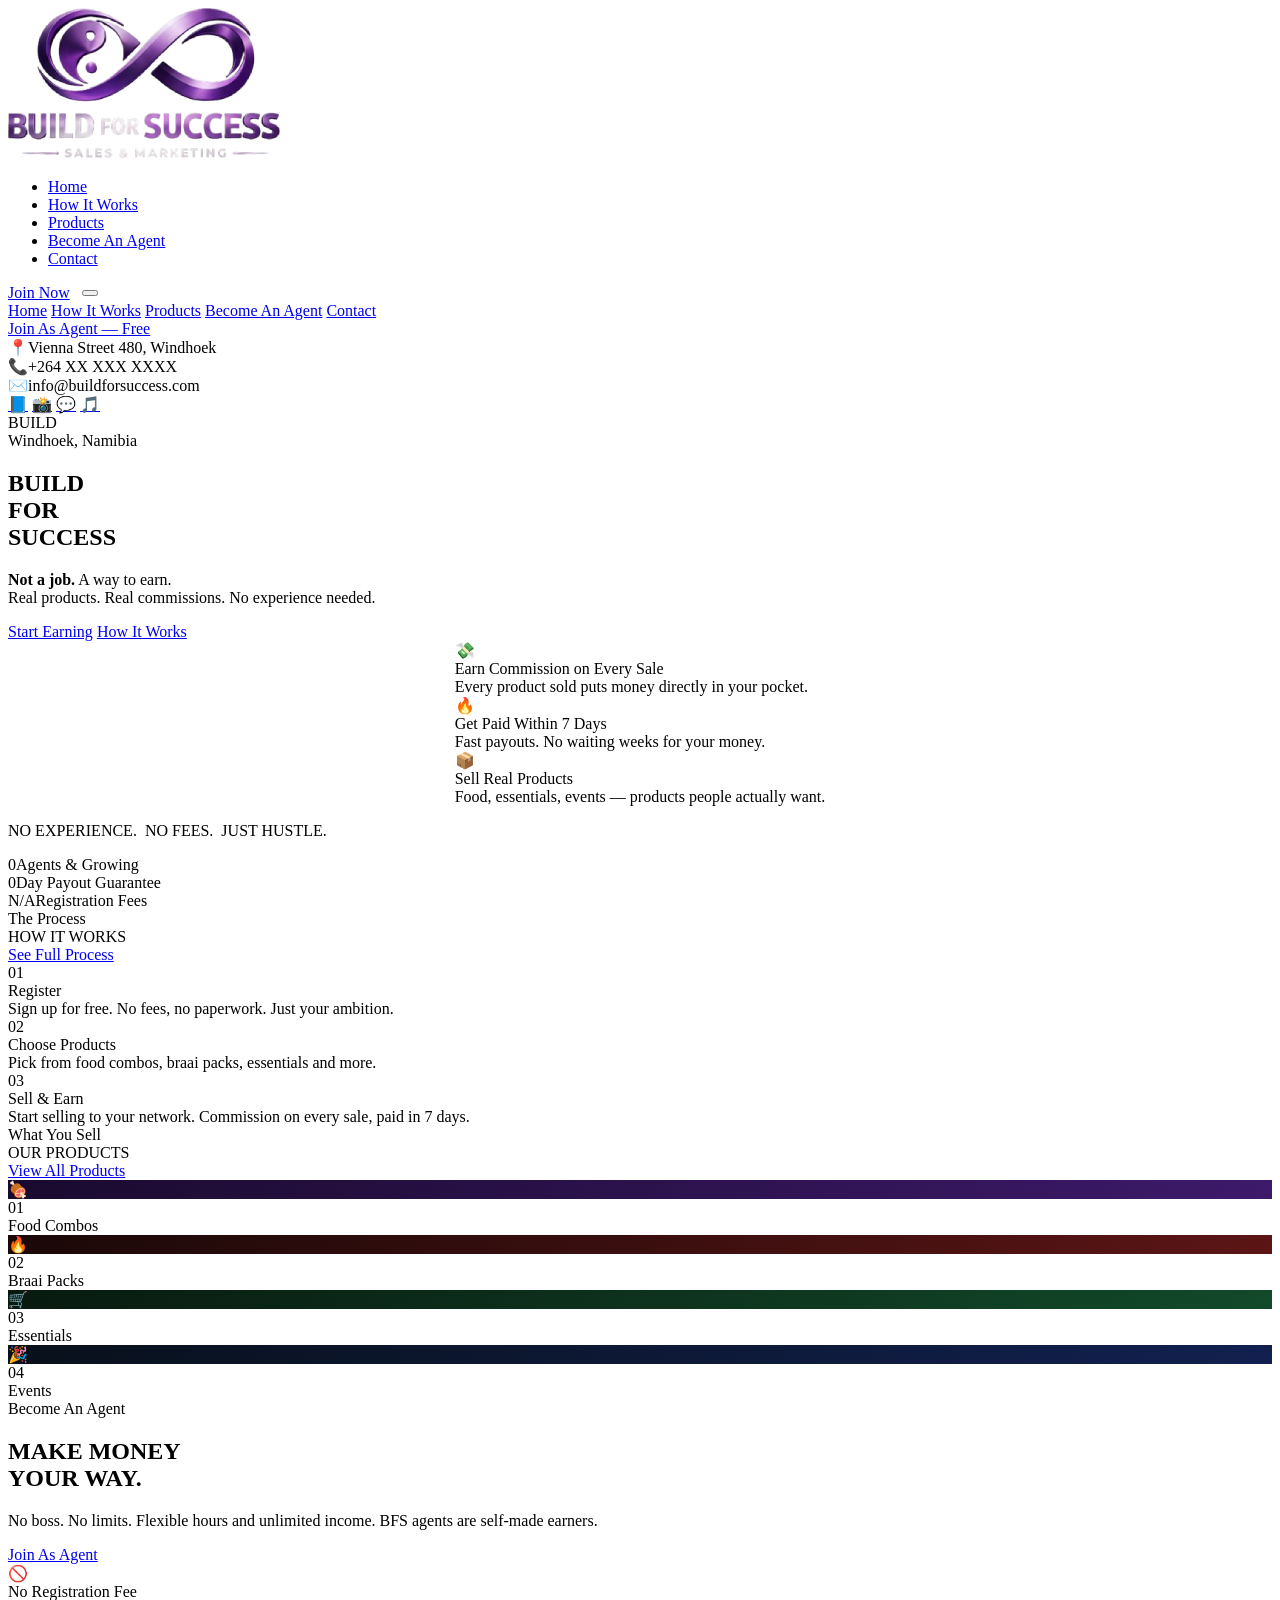
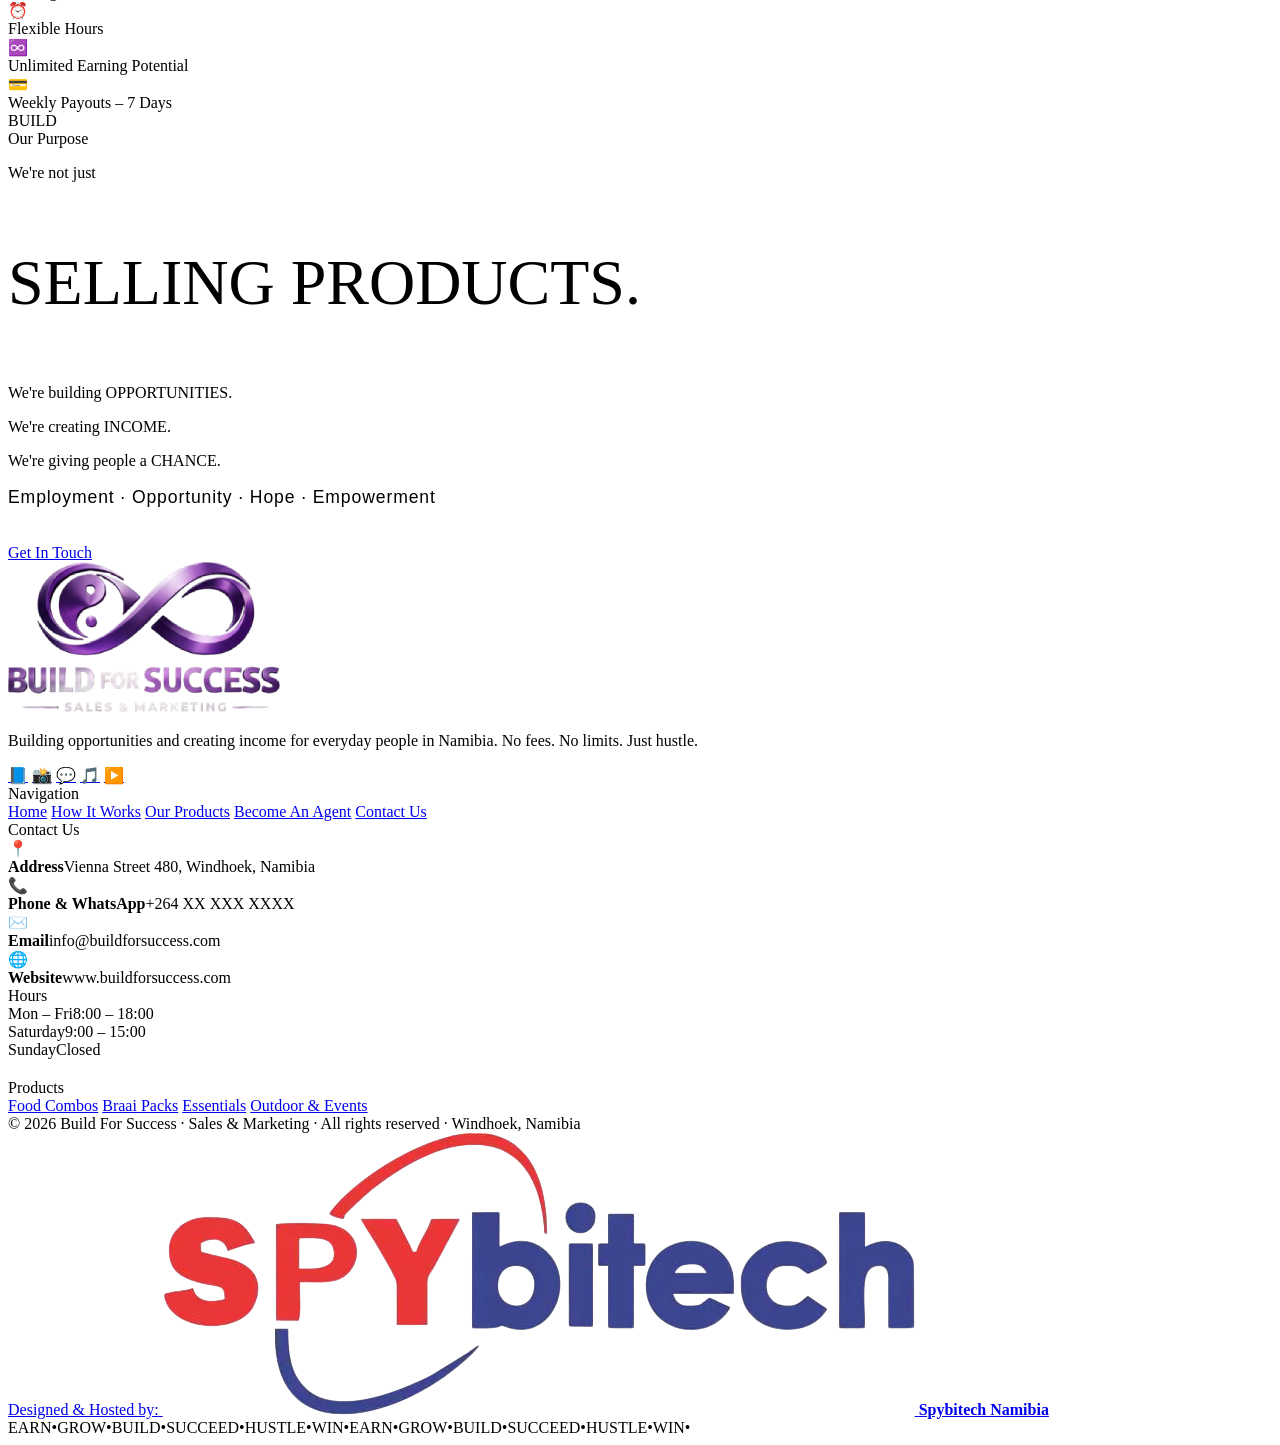
==== index.html @ 1c4d4e20 "added home page with main structure" ====
<!doctype html>
<html lang="en">
  <head>
    <meta charset="UTF-8" />
    <meta name="viewport" content="width=device-width,initial-scale=1.0" />
    <title>Build For Success – Sales & Marketing</title>
    <link rel="stylesheet" href="style.css" />
  </head>
  <body>
    <div class="cursor" id="cursor"></div>
    <div class="cursor-ring" id="cursorRing"></div>

    <nav>
      <a class="nav-logo" href="index.html"
        ><img src="image.png" alt="Build For Success"
      /></a>
      <ul class="nav-links">
        <li><a href="index.html" class="active">Home</a></li>
        <li><a href="how-it-works.html">How It Works</a></li>
        <li><a href="products.html">Products</a></li>
        <li><a href="become-agent.html">Become An Agent</a></li>
        <li><a href="contact.html">Contact</a></li>
      </ul>
      <div style="display: flex; align-items: center; gap: 12px">
        <a href="become-agent.html" class="nav-cta">Join Now</a>
        <button class="hamburger" id="hamburger" aria-label="Menu">
          <span></span><span></span><span></span>
        </button>
      </div>
    </nav>

    <div class="mobile-menu" id="mobileMenu">
      <div class="mobile-menu-links">
        <a href="index.html" class="active">Home</a>
        <a href="how-it-works.html">How It Works</a>
        <a href="products.html">Products</a>
        <a href="become-agent.html">Become An Agent</a>
        <a href="contact.html">Contact</a>
      </div>
      <a href="become-agent.html" class="mobile-menu-cta"
        >Join As Agent — Free</a
      >
      <div class="mobile-menu-contact">
        <div class="mobile-menu-contact-item">
          <span>📍</span><span>Vienna Street 480, Windhoek</span>
        </div>
        <div class="mobile-menu-contact-item">
          <span>📞</span><span>+264 XX XXX XXXX</span>
        </div>
        <div class="mobile-menu-contact-item">
          <span>✉️</span><span>info@buildforsuccess.com</span>
        </div>
      </div>
      <div class="mobile-menu-socials">
        <a href="#" title="Facebook">📘</a>
        <a href="#" title="Instagram">📸</a>
        <a href="#" title="WhatsApp">💬</a>
        <a href="#" title="TikTok">🎵</a>
      </div>
    </div>

    <!-- HERO -->
    <section id="hero">
      <div class="hero-bg"></div>
      <div class="hero-grid"></div>
      <span class="hero-bg-word">BUILD</span>
      <div class="reveal" style="position: relative; z-index: 2">
        <div class="hero-eyebrow">Windhoek, Namibia</div>
        <h1 class="hero-h1">
          BUILD<br />FOR<br /><span class="neon">SUCCESS</span>
        </h1>
        <p class="hero-sub">
          <strong>Not a job.</strong> A way to earn.<br />Real products. Real
          commissions. No experience needed.
        </p>
        <div class="btn-group">
          <a href="become-agent.html" class="btn-primary">Start Earning</a>
          <a href="how-it-works.html" class="btn-ghost">How It Works</a>
        </div>
      </div>
      <div
        class="reveal"
        style="
          display: flex;
          justify-content: center;
          align-items: center;
          position: relative;
          z-index: 2;
          transition-delay: 0.15s;
        "
      >
        <div class="cards-stack">
          <div class="float-card">
            <div class="fc-icon">💸</div>
            <div class="fc-title">Earn Commission on Every Sale</div>
            <div class="fc-sub">
              Every product sold puts money directly in your pocket.
            </div>
          </div>
          <div class="float-card">
            <div class="fc-icon">🔥</div>
            <div class="fc-title">Get Paid Within 7 Days</div>
            <div class="fc-sub">
              Fast payouts. No waiting weeks for your money.
            </div>
          </div>
          <div class="float-card">
            <div class="fc-icon">📦</div>
            <div class="fc-title">Sell Real Products</div>
            <div class="fc-sub">
              Food, essentials, events — products people actually want.
            </div>
          </div>
        </div>
      </div>
    </section>

    <!-- STRIP -->
    <div class="strip">
      <p>NO EXPERIENCE. &nbsp;<span>NO FEES.</span>&nbsp; JUST HUSTLE.</p>
    </div>

    <!-- COUNTERS -->
    <div class="counters-bar">
      <div class="counter-item reveal">
        <span class="counter-num" data-target="100">0</span
        ><span class="counter-label">Agents & Growing</span>
      </div>
      <div class="counter-item reveal" style="transition-delay: 0.1s">
        <span class="counter-num" data-target="7">0</span
        ><span class="counter-label">Day Payout Guarantee</span>
      </div>
      <div class="counter-item reveal" style="transition-delay: 0.2s">
        <span class="counter-num">N/A</span
        ><span class="counter-label">Registration Fees</span>
      </div>
    </div>

    <!-- HOW IT WORKS PREVIEW -->
    <section class="preview-section">
      <div class="preview-header">
        <div>
          <div class="section-label reveal">The Process</div>
          <div class="section-title reveal">
            HOW IT <span class="neon">WORKS</span>
          </div>
        </div>
        <a href="how-it-works.html" class="preview-link reveal"
          >See Full Process</a
        >
      </div>
      <div class="steps-preview">
        <div class="step-prev reveal">
          <div class="step-prev-num">01</div>
          <div class="step-prev-title">Register</div>
          <div class="step-prev-desc">
            Sign up for free. No fees, no paperwork. Just your ambition.
          </div>
        </div>
        <div class="step-prev reveal" style="transition-delay: 0.1s">
          <div class="step-prev-num">02</div>
          <div class="step-prev-title">Choose Products</div>
          <div class="step-prev-desc">
            Pick from food combos, braai packs, essentials and more.
          </div>
        </div>
        <div class="step-prev reveal" style="transition-delay: 0.2s">
          <div class="step-prev-num">03</div>
          <div class="step-prev-title">Sell & Earn</div>
          <div class="step-prev-desc">
            Start selling to your network. Commission on every sale, paid in 7
            days.
          </div>
        </div>
      </div>
    </section>

    <!-- PRODUCTS PREVIEW -->
    <section class="preview-section">
      <div class="preview-header">
        <div>
          <div class="section-label reveal">What You Sell</div>
          <div class="section-title reveal">
            OUR <span class="neon">PRODUCTS</span>
          </div>
        </div>
        <a href="products.html" class="preview-link reveal"
          >View All Products</a
        >
      </div>
      <div class="prod-scroll-wrap">
        <div class="prod-scroll">
          <div class="prod-card-prev reveal">
            <div
              class="prod-card-bg"
              style="background: linear-gradient(135deg, #1a0a2e, #3d1a6b)"
            >
              🍖
            </div>
            <div class="prod-overlay">
              <div class="prod-cat">01</div>
              <div class="prod-name">Food Combos</div>
            </div>
          </div>
          <div class="prod-card-prev reveal" style="transition-delay: 0.1s">
            <div
              class="prod-card-bg"
              style="background: linear-gradient(135deg, #1a0808, #5c1515)"
            >
              🔥
            </div>
            <div class="prod-overlay">
              <div class="prod-cat">02</div>
              <div class="prod-name">Braai Packs</div>
            </div>
          </div>
          <div class="prod-card-prev reveal" style="transition-delay: 0.2s">
            <div
              class="prod-card-bg"
              style="background: linear-gradient(135deg, #081a10, #124a2a)"
            >
              🛒
            </div>
            <div class="prod-overlay">
              <div class="prod-cat">03</div>
              <div class="prod-name">Essentials</div>
            </div>
          </div>
          <div class="prod-card-prev reveal" style="transition-delay: 0.3s">
            <div
              class="prod-card-bg"
              style="background: linear-gradient(135deg, #08101a, #122050)"
            >
              🎉
            </div>
            <div class="prod-overlay">
              <div class="prod-cat">04</div>
              <div class="prod-name">Events</div>
            </div>
          </div>
        </div>
      </div>
    </section>

    <!-- AGENT PREVIEW -->
    <section class="preview-section">
      <div class="agent-preview">
        <div class="agent-prev-left">
          <div class="section-label reveal">Become An Agent</div>
          <h2 class="reveal">
            MAKE MONEY<br /><span class="neon">YOUR WAY.</span>
          </h2>
          <p class="reveal">
            No boss. No limits. Flexible hours and unlimited income. BFS agents
            are self-made earners.
          </p>
          <a href="become-agent.html" class="btn-primary reveal"
            >Join As Agent</a
          >
        </div>
        <div class="benefit-mini reveal" style="transition-delay: 0.15s">
          <div class="bm-item">
            <div class="bm-icon">🚫</div>
            <div class="bm-text">No Registration Fee</div>
          </div>
          <div class="bm-item">
            <div class="bm-icon">⏰</div>
            <div class="bm-text">Flexible Hours</div>
          </div>
          <div class="bm-item">
            <div class="bm-icon">♾️</div>
            <div class="bm-text">Unlimited Earning Potential</div>
          </div>
          <div class="bm-item">
            <div class="bm-icon">💳</div>
            <div class="bm-text">Weekly Payouts – 7 Days</div>
          </div>
        </div>
      </div>
    </section>

    <!-- WHY -->
    <div class="why-preview">
      <span class="why-bg-word">BUILD</span>
      <div class="why-inner">
        <div class="section-label">Our Purpose</div>
        <p class="why-line">We're not just</p>
        <p
          class="why-line"
          style="font-size: clamp(2.5rem, 5vw, 4rem); transition-delay: 0.12s"
        >
          <span class="hl">SELLING PRODUCTS.</span>
        </p>
        <div class="why-divider"></div>
        <p class="why-line" style="transition-delay: 0.24s">
          We're building <span class="hl">OPPORTUNITIES.</span>
        </p>
        <p class="why-line" style="transition-delay: 0.36s">
          We're creating <span class="hl">INCOME.</span>
        </p>
        <p class="why-line" style="transition-delay: 0.48s">
          We're giving people a <span class="hl">CHANCE.</span>
        </p>
        <div class="why-divider"></div>
        <p
          class="why-line"
          style="
            font-size: clamp(0.9rem, 1.5vw, 1.1rem);
            color: var(--grey);
            font-family: &quot;Inter&quot;, sans-serif;
            font-weight: 400;
            letter-spacing: 0.05em;
            transition-delay: 0.6s;
          "
        >
          Employment · Opportunity · Hope · Empowerment
        </p>
        <div style="margin-top: 36px">
          <a
            href="contact.html"
            class="btn-ghost why-line"
            style="transition-delay: 0.72s"
            >Get In Touch</a
          >
        </div>
      </div>
    </div>

    <footer>
      <div class="footer-top">
        <!-- BRAND COLUMN -->
        <div class="footer-brand">
          <div class="footer-logo">
            <img src="image.png" alt="Build For Success" />
          </div>
          <p class="footer-tagline">
            Building opportunities and creating income for everyday people in
            Namibia. No fees. No limits. Just hustle.
          </p>
          <div class="footer-socials">
            <a class="footer-social-btn" href="#" title="Facebook">📘</a>
            <a class="footer-social-btn" href="#" title="Instagram">📸</a>
            <a class="footer-social-btn" href="#" title="WhatsApp">💬</a>
            <a class="footer-social-btn" href="#" title="TikTok">🎵</a>
            <a class="footer-social-btn" href="#" title="YouTube">▶️</a>
          </div>
        </div>

        <!-- NAVIGATION COLUMN -->
        <div>
          <div class="footer-col-title">Navigation</div>
          <div class="footer-nav-links">
            <a href="index.html">Home</a>
            <a href="how-it-works.html">How It Works</a>
            <a href="products.html">Our Products</a>
            <a href="become-agent.html">Become An Agent</a>
            <a href="contact.html">Contact Us</a>
          </div>
        </div>

        <!-- CONTACT COLUMN -->
        <div>
          <div class="footer-col-title">Contact Us</div>
          <div class="footer-contact-item">
            <span class="footer-contact-icon">📍</span>
            <div class="footer-contact-text">
              <strong>Address</strong>Vienna Street 480, Windhoek, Namibia
            </div>
          </div>
          <div class="footer-contact-item">
            <span class="footer-contact-icon">📞</span>
            <div class="footer-contact-text">
              <strong>Phone & WhatsApp</strong>+264 XX XXX XXXX
            </div>
          </div>
          <div class="footer-contact-item">
            <span class="footer-contact-icon">✉️</span>
            <div class="footer-contact-text">
              <strong>Email</strong>info@buildforsuccess.com
            </div>
          </div>
          <div class="footer-contact-item">
            <span class="footer-contact-icon">🌐</span>
            <div class="footer-contact-text">
              <strong>Website</strong>www.buildforsuccess.com
            </div>
          </div>
        </div>

        <!-- HOURS COLUMN -->
        <!-- HOURS + PRODUCTS (hidden on mobile via .footer-col-hours) -->
        <div class="footer-col-section footer-col-hours">
          <div class="footer-col-title">Hours</div>
          <div class="footer-hours-row">
            <span class="footer-hours-day">Mon – Fri</span
            ><span class="footer-hours-time">8:00 – 18:00</span>
          </div>
          <div class="footer-hours-row">
            <span class="footer-hours-day">Saturday</span
            ><span class="footer-hours-time">9:00 – 15:00</span>
          </div>
          <div class="footer-hours-row">
            <span class="footer-hours-day footer-hours-closed">Sunday</span
            ><span class="footer-hours-time footer-hours-closed">Closed</span>
          </div>
          <div style="margin-top: 20px">
            <div class="footer-col-title">Products</div>
            <div class="footer-nav-links">
              <a href="products.html">Food Combos</a>
              <a href="products.html">Braai Packs</a>
              <a href="products.html">Essentials</a>
              <a href="products.html">Outdoor &amp; Events</a>
            </div>
          </div>
        </div>
      </div>

      <!-- BOTTOM BAR -->
      <div class="footer-bottom">
        <div class="footer-copy">
          © 2026 <span>Build For Success</span> · Sales &amp; Marketing · All
          rights reserved · Windhoek, Namibia
        </div>
        <a class="spybitech-badge" href="#" title="Spybitech Namibia">
          <span>Designed &amp; Hosted by:</span>
          <img
            src="spybitechlogo.webp"
            alt="Spybitech Namibia Logo"
            loading="lazy"
          />
          <strong>Spybitech Namibia</strong>
        </a>
      </div>
    </footer>

    <div class="ticker-wrap">
      <div class="ticker-track">
        <span class="ticker-item">EARN</span><span class="ticker-sep">•</span
        ><span class="ticker-item">GROW</span><span class="ticker-sep">•</span
        ><span class="ticker-item">BUILD</span><span class="ticker-sep">•</span
        ><span class="ticker-item">SUCCEED</span
        ><span class="ticker-sep">•</span><span class="ticker-item">HUSTLE</span
        ><span class="ticker-sep">•</span><span class="ticker-item">WIN</span
        ><span class="ticker-sep">•</span><span class="ticker-item">EARN</span
        ><span class="ticker-sep">•</span><span class="ticker-item">GROW</span
        ><span class="ticker-sep">•</span><span class="ticker-item">BUILD</span
        ><span class="ticker-sep">•</span
        ><span class="ticker-item">SUCCEED</span
        ><span class="ticker-sep">•</span><span class="ticker-item">HUSTLE</span
        ><span class="ticker-sep">•</span><span class="ticker-item">WIN</span
        ><span class="ticker-sep">•</span>
      </div>
    </div>

    <script src="main.js"></script>
  </body>
</html>
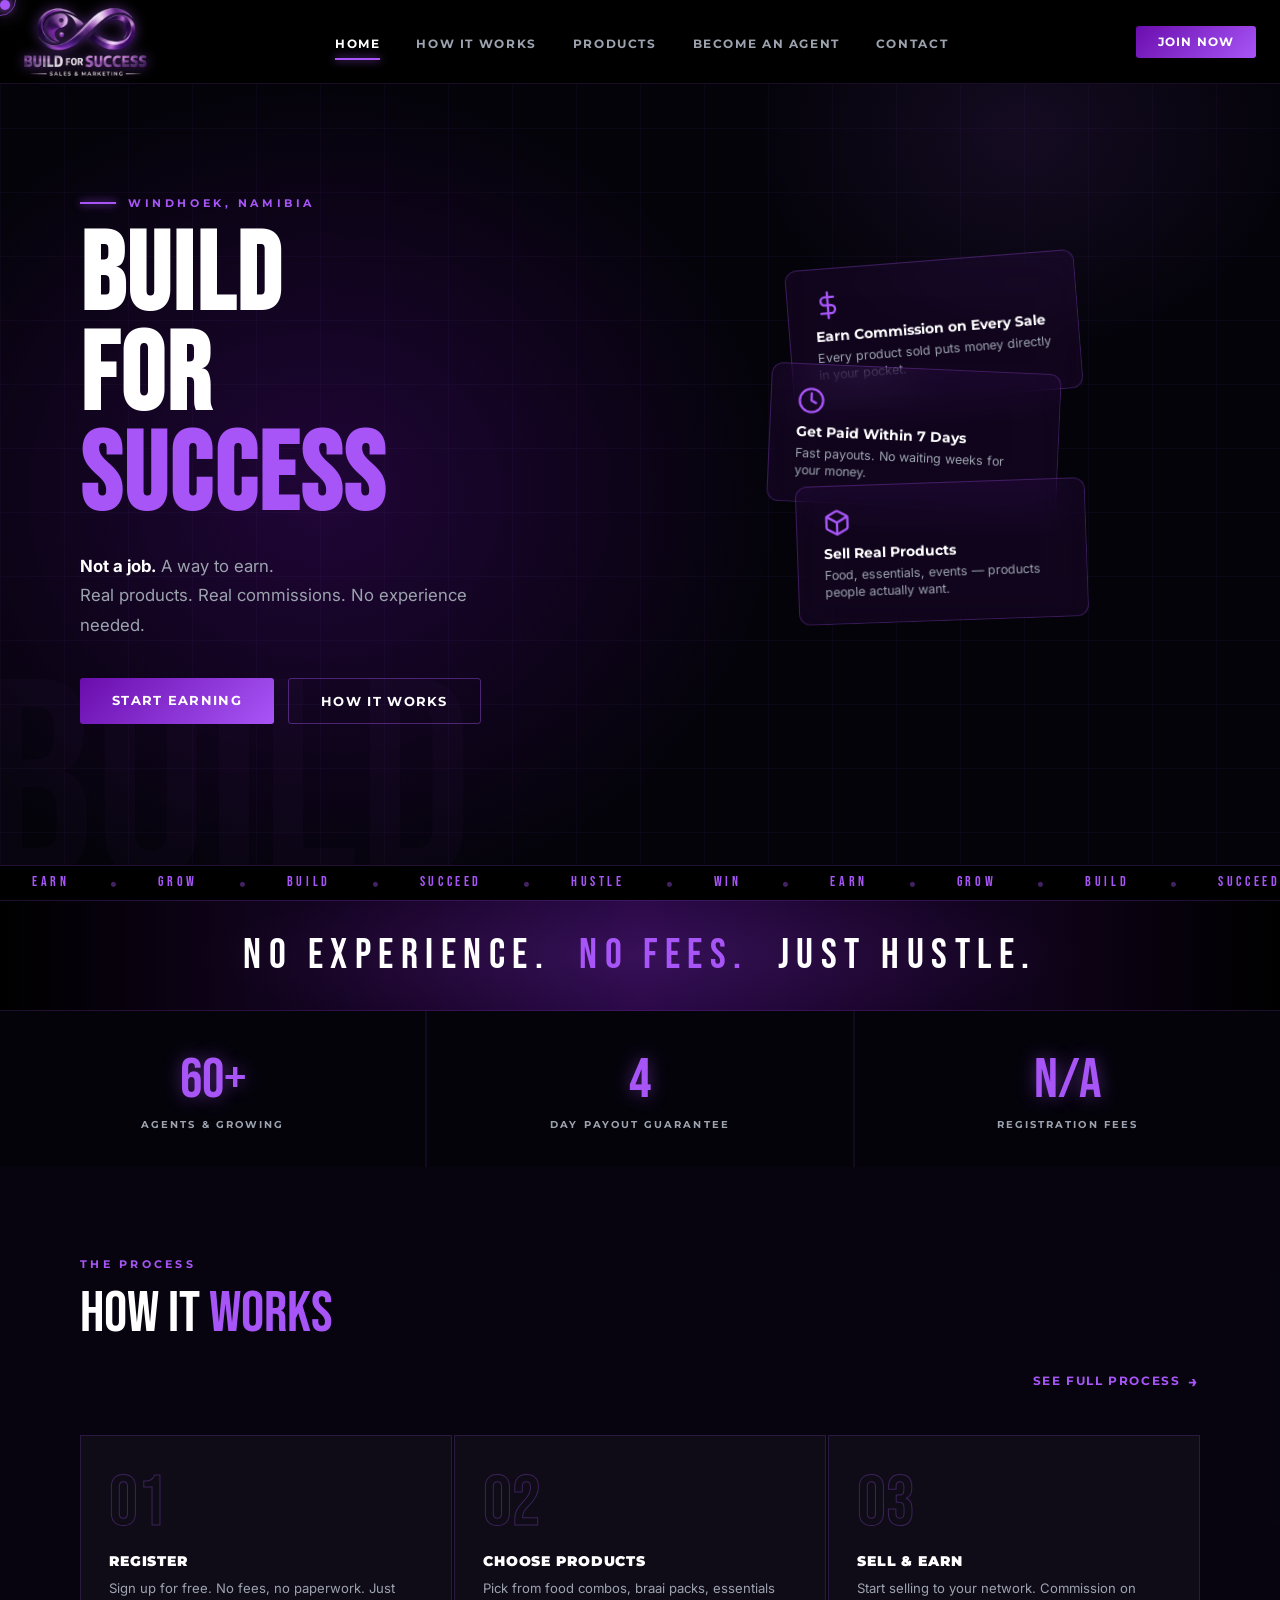
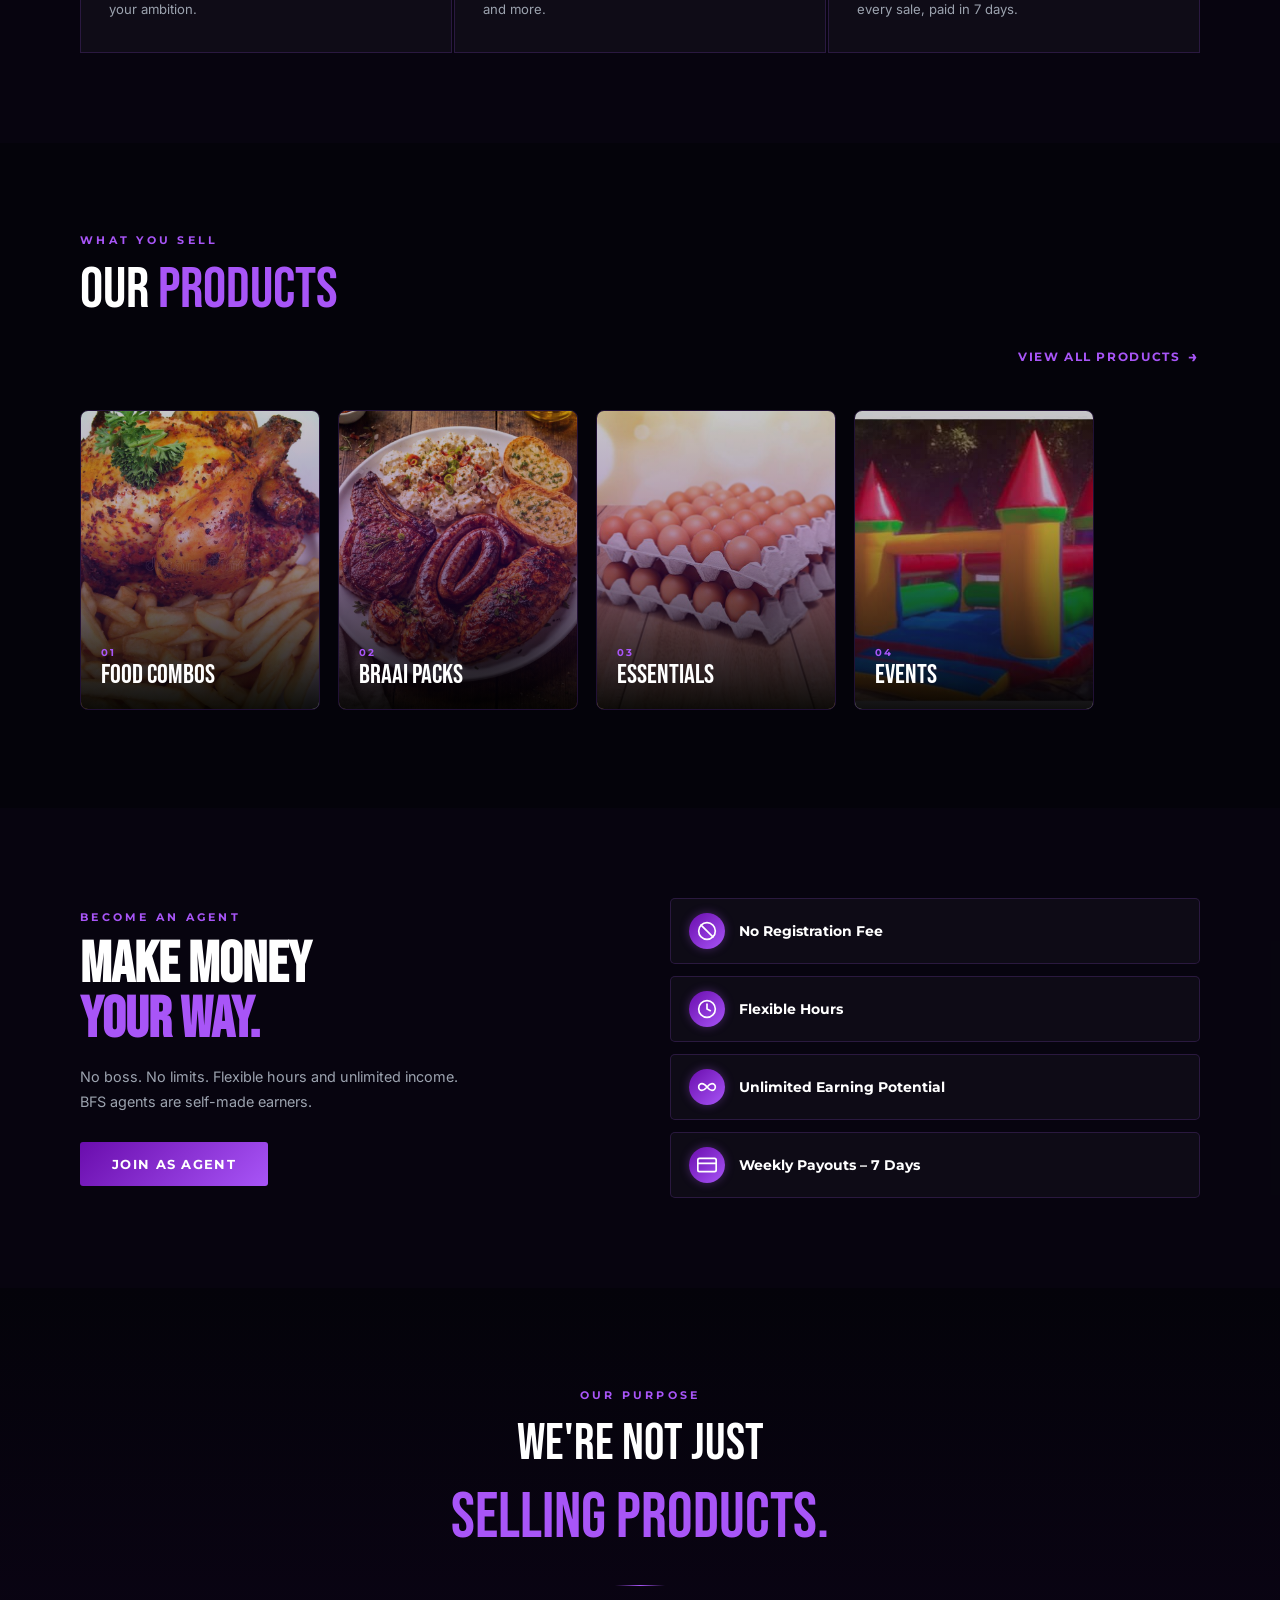
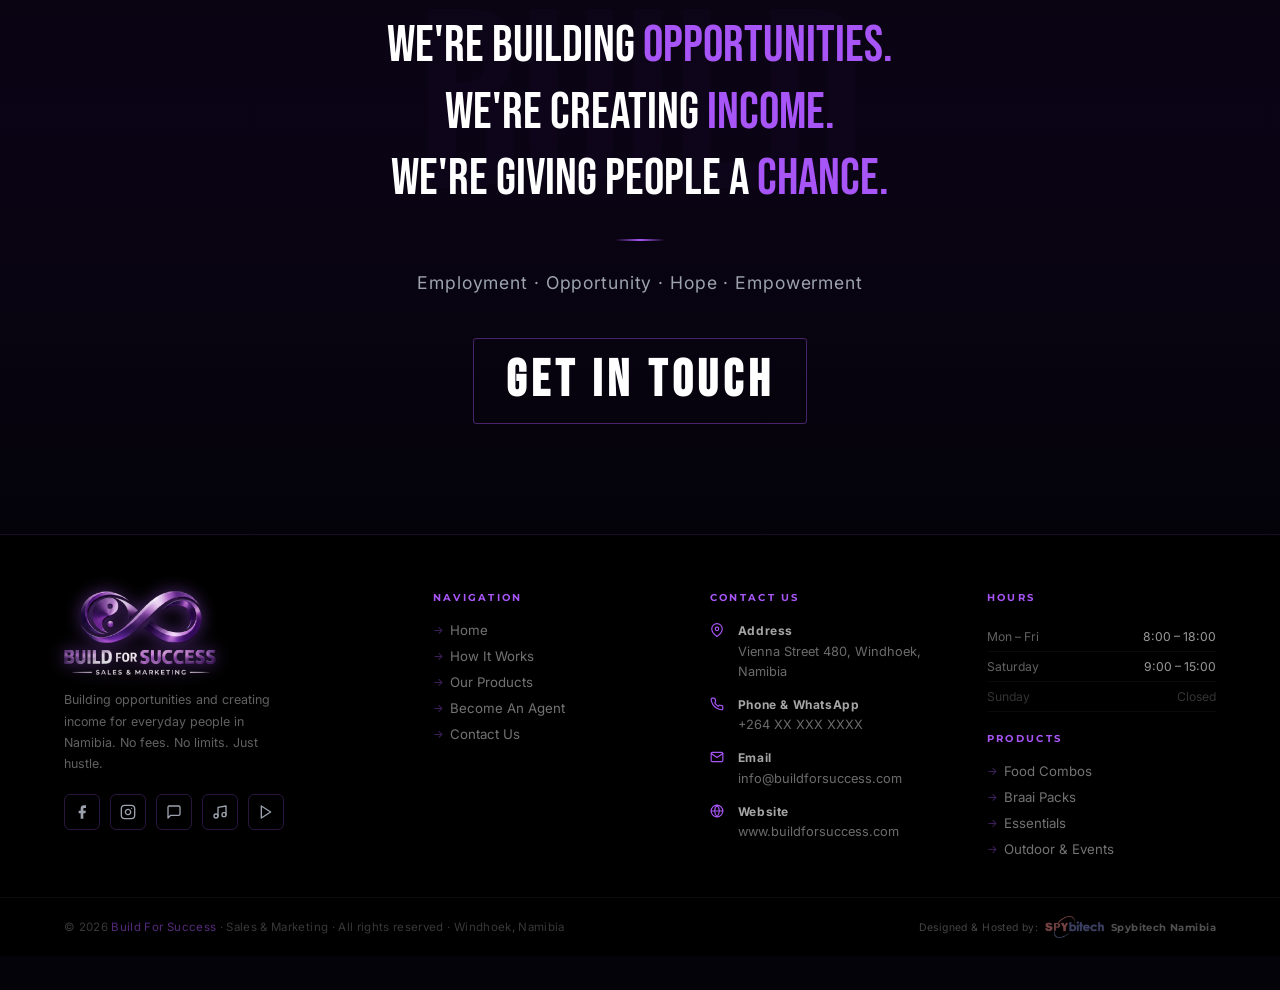
==== commit bf64d71f: "add product images and replace all emojis with SVG icons - Replaced emoji placeholders in all 12 pro" ====
--- a/index.html
+++ b/index.html
@@ -42,20 +42,20 @@
       >
       <div class="mobile-menu-contact">
         <div class="mobile-menu-contact-item">
-          <span>📍</span><span>Vienna Street 480, Windhoek</span>
+          <span><svg xmlns="http://www.w3.org/2000/svg" width="14" height="14" viewBox="0 0 24 24" fill="none" stroke="currentColor" stroke-width="2" stroke-linecap="round" stroke-linejoin="round"><path d="M21 10c0 7-9 13-9 13s-9-6-9-13a9 9 0 0 1 18 0z"/><circle cx="12" cy="10" r="3"/></svg></span><span>Vienna Street 480, Windhoek</span>
         </div>
         <div class="mobile-menu-contact-item">
-          <span>📞</span><span>+264 XX XXX XXXX</span>
+          <span><svg xmlns="http://www.w3.org/2000/svg" width="14" height="14" viewBox="0 0 24 24" fill="none" stroke="currentColor" stroke-width="2" stroke-linecap="round" stroke-linejoin="round"><path d="M22 16.92v3a2 2 0 0 1-2.18 2 19.79 19.79 0 0 1-8.63-3.07A19.5 19.5 0 0 1 4.99 13a19.79 19.79 0 0 1-3.07-8.67A2 2 0 0 1 3.92 2h3a2 2 0 0 1 2 1.72 12.84 12.84 0 0 0 .7 2.81 2 2 0 0 1-.45 2.11L8.09 9.91a16 16 0 0 0 6 6l1.27-1.27a2 2 0 0 1 2.11-.45 12.84 12.84 0 0 0 2.81.7A2 2 0 0 1 22 16.92z"/></svg></span><span>+264 XX XXX XXXX</span>
         </div>
         <div class="mobile-menu-contact-item">
-          <span>✉️</span><span>info@buildforsuccess.com</span>
+          <span><svg xmlns="http://www.w3.org/2000/svg" width="14" height="14" viewBox="0 0 24 24" fill="none" stroke="currentColor" stroke-width="2" stroke-linecap="round" stroke-linejoin="round"><path d="M4 4h16c1.1 0 2 .9 2 2v12c0 1.1-.9 2-2 2H4c-1.1 0-2-.9-2-2V6c0-1.1.9-2 2-2z"/><polyline points="22,6 12,13 2,6"/></svg></span><span>info@buildforsuccess.com</span>
         </div>
       </div>
       <div class="mobile-menu-socials">
-        <a href="#" title="Facebook">📘</a>
-        <a href="#" title="Instagram">📸</a>
-        <a href="#" title="WhatsApp">💬</a>
-        <a href="#" title="TikTok">🎵</a>
+        <a href="#" title="Facebook"><svg xmlns="http://www.w3.org/2000/svg" width="16" height="16" viewBox="0 0 24 24" fill="currentColor"><path d="M18 2h-3a5 5 0 0 0-5 5v3H7v4h3v8h4v-8h3l1-4h-4V7a1 1 0 0 1 1-1h3z"/></svg></a>
+        <a href="#" title="Instagram"><svg xmlns="http://www.w3.org/2000/svg" width="16" height="16" viewBox="0 0 24 24" fill="none" stroke="currentColor" stroke-width="2" stroke-linecap="round" stroke-linejoin="round"><rect x="2" y="2" width="20" height="20" rx="5" ry="5"/><path d="M16 11.37A4 4 0 1 1 12.63 8 4 4 0 0 1 16 11.37z"/><line x1="17.5" y1="6.5" x2="17.51" y2="6.5"/></svg></a>
+        <a href="#" title="WhatsApp"><svg xmlns="http://www.w3.org/2000/svg" width="16" height="16" viewBox="0 0 24 24" fill="none" stroke="currentColor" stroke-width="2" stroke-linecap="round" stroke-linejoin="round"><path d="M21 15a2 2 0 0 1-2 2H7l-4 4V5a2 2 0 0 1 2-2h14a2 2 0 0 1 2 2z"/></svg></a>
+        <a href="#" title="TikTok"><svg xmlns="http://www.w3.org/2000/svg" width="16" height="16" viewBox="0 0 24 24" fill="none" stroke="currentColor" stroke-width="2" stroke-linecap="round" stroke-linejoin="round"><path d="M9 18V5l12-2v13"/><circle cx="6" cy="18" r="3"/><circle cx="18" cy="16" r="3"/></svg></a>
       </div>
     </div>
 
@@ -91,21 +91,21 @@
       >
         <div class="cards-stack">
           <div class="float-card">
-            <div class="fc-icon">💸</div>
+            <div class="fc-icon"><svg xmlns="http://www.w3.org/2000/svg" width="28" height="28" viewBox="0 0 24 24" fill="none" stroke="currentColor" stroke-width="2" stroke-linecap="round" stroke-linejoin="round"><line x1="12" y1="1" x2="12" y2="23"/><path d="M17 5H9.5a3.5 3.5 0 0 0 0 7h5a3.5 3.5 0 0 1 0 7H6"/></svg></div>
             <div class="fc-title">Earn Commission on Every Sale</div>
             <div class="fc-sub">
               Every product sold puts money directly in your pocket.
             </div>
           </div>
           <div class="float-card">
-            <div class="fc-icon">🔥</div>
+            <div class="fc-icon"><svg xmlns="http://www.w3.org/2000/svg" width="28" height="28" viewBox="0 0 24 24" fill="none" stroke="currentColor" stroke-width="2" stroke-linecap="round" stroke-linejoin="round"><circle cx="12" cy="12" r="10"/><polyline points="12 6 12 12 16 14"/></svg></div>
             <div class="fc-title">Get Paid Within 7 Days</div>
             <div class="fc-sub">
               Fast payouts. No waiting weeks for your money.
             </div>
           </div>
           <div class="float-card">
-            <div class="fc-icon">📦</div>
+            <div class="fc-icon"><svg xmlns="http://www.w3.org/2000/svg" width="28" height="28" viewBox="0 0 24 24" fill="none" stroke="currentColor" stroke-width="2" stroke-linecap="round" stroke-linejoin="round"><path d="M21 16V8a2 2 0 0 0-1-1.73l-7-4a2 2 0 0 0-2 0l-7 4A2 2 0 0 0 3 8v8a2 2 0 0 0 1 1.73l7 4a2 2 0 0 0 2 0l7-4A2 2 0 0 0 21 16z"/><polyline points="3.27 6.96 12 12.01 20.73 6.96"/><line x1="12" y1="22.08" x2="12" y2="12"/></svg></div>
             <div class="fc-title">Sell Real Products</div>
             <div class="fc-sub">
               Food, essentials, events — products people actually want.
@@ -191,11 +191,8 @@
       <div class="prod-scroll-wrap">
         <div class="prod-scroll">
           <div class="prod-card-prev reveal">
-            <div
-              class="prod-card-bg"
-              style="background: linear-gradient(135deg, #1a0a2e, #3d1a6b)"
-            >
-              🍖
+            <div class="prod-card-bg">
+              <img src="assets/img10.jpeg" alt="Food Combos" loading="lazy" />
             </div>
             <div class="prod-overlay">
               <div class="prod-cat">01</div>
@@ -203,11 +200,8 @@
             </div>
           </div>
           <div class="prod-card-prev reveal" style="transition-delay: 0.1s">
-            <div
-              class="prod-card-bg"
-              style="background: linear-gradient(135deg, #1a0808, #5c1515)"
-            >
-              🔥
+            <div class="prod-card-bg">
+              <img src="assets/img17.jpeg" alt="Braai Packs" loading="lazy" />
             </div>
             <div class="prod-overlay">
               <div class="prod-cat">02</div>
@@ -215,11 +209,8 @@
             </div>
           </div>
           <div class="prod-card-prev reveal" style="transition-delay: 0.2s">
-            <div
-              class="prod-card-bg"
-              style="background: linear-gradient(135deg, #081a10, #124a2a)"
-            >
-              🛒
+            <div class="prod-card-bg">
+              <img src="assets/img5.jpeg" alt="Essentials" loading="lazy" />
             </div>
             <div class="prod-overlay">
               <div class="prod-cat">03</div>
@@ -227,11 +218,8 @@
             </div>
           </div>
           <div class="prod-card-prev reveal" style="transition-delay: 0.3s">
-            <div
-              class="prod-card-bg"
-              style="background: linear-gradient(135deg, #08101a, #122050)"
-            >
-              🎉
+            <div class="prod-card-bg">
+              <img src="assets/img1.jpeg" alt="Events" loading="lazy" />
             </div>
             <div class="prod-overlay">
               <div class="prod-cat">04</div>
@@ -260,19 +248,19 @@
         </div>
         <div class="benefit-mini reveal" style="transition-delay: 0.15s">
           <div class="bm-item">
-            <div class="bm-icon">🚫</div>
+            <div class="bm-icon"><svg xmlns="http://www.w3.org/2000/svg" width="20" height="20" viewBox="0 0 24 24" fill="none" stroke="currentColor" stroke-width="2" stroke-linecap="round" stroke-linejoin="round"><circle cx="12" cy="12" r="10"/><line x1="4.93" y1="4.93" x2="19.07" y2="19.07"/></svg></div>
             <div class="bm-text">No Registration Fee</div>
           </div>
           <div class="bm-item">
-            <div class="bm-icon">⏰</div>
+            <div class="bm-icon"><svg xmlns="http://www.w3.org/2000/svg" width="20" height="20" viewBox="0 0 24 24" fill="none" stroke="currentColor" stroke-width="2" stroke-linecap="round" stroke-linejoin="round"><circle cx="12" cy="12" r="10"/><polyline points="12 6 12 12 16 14"/></svg></div>
             <div class="bm-text">Flexible Hours</div>
           </div>
           <div class="bm-item">
-            <div class="bm-icon">♾️</div>
+            <div class="bm-icon"><svg xmlns="http://www.w3.org/2000/svg" width="20" height="20" viewBox="0 0 24 24" fill="none" stroke="currentColor" stroke-width="2" stroke-linecap="round" stroke-linejoin="round"><path d="M12 12c-2-2.5-4-4-6-4a4 4 0 0 0 0 8c2 0 4-1.5 6-4z"/><path d="M12 12c2 2.5 4 4 6 4a4 4 0 0 0 0-8c-2 0-4 1.5-6 4z"/></svg></div>
             <div class="bm-text">Unlimited Earning Potential</div>
           </div>
           <div class="bm-item">
-            <div class="bm-icon">💳</div>
+            <div class="bm-icon"><svg xmlns="http://www.w3.org/2000/svg" width="20" height="20" viewBox="0 0 24 24" fill="none" stroke="currentColor" stroke-width="2" stroke-linecap="round" stroke-linejoin="round"><rect x="1" y="4" width="22" height="16" rx="2" ry="2"/><line x1="1" y1="10" x2="23" y2="10"/></svg></div>
             <div class="bm-text">Weekly Payouts – 7 Days</div>
           </div>
         </div>
@@ -338,11 +326,11 @@
             Namibia. No fees. No limits. Just hustle.
           </p>
           <div class="footer-socials">
-            <a class="footer-social-btn" href="#" title="Facebook">📘</a>
-            <a class="footer-social-btn" href="#" title="Instagram">📸</a>
-            <a class="footer-social-btn" href="#" title="WhatsApp">💬</a>
-            <a class="footer-social-btn" href="#" title="TikTok">🎵</a>
-            <a class="footer-social-btn" href="#" title="YouTube">▶️</a>
+            <a class="footer-social-btn" href="#" title="Facebook"><svg xmlns="http://www.w3.org/2000/svg" width="16" height="16" viewBox="0 0 24 24" fill="currentColor"><path d="M18 2h-3a5 5 0 0 0-5 5v3H7v4h3v8h4v-8h3l1-4h-4V7a1 1 0 0 1 1-1h3z"/></svg></a>
+            <a class="footer-social-btn" href="#" title="Instagram"><svg xmlns="http://www.w3.org/2000/svg" width="16" height="16" viewBox="0 0 24 24" fill="none" stroke="currentColor" stroke-width="2" stroke-linecap="round" stroke-linejoin="round"><rect x="2" y="2" width="20" height="20" rx="5" ry="5"/><path d="M16 11.37A4 4 0 1 1 12.63 8 4 4 0 0 1 16 11.37z"/><line x1="17.5" y1="6.5" x2="17.51" y2="6.5"/></svg></a>
+            <a class="footer-social-btn" href="#" title="WhatsApp"><svg xmlns="http://www.w3.org/2000/svg" width="16" height="16" viewBox="0 0 24 24" fill="none" stroke="currentColor" stroke-width="2" stroke-linecap="round" stroke-linejoin="round"><path d="M21 15a2 2 0 0 1-2 2H7l-4 4V5a2 2 0 0 1 2-2h14a2 2 0 0 1 2 2z"/></svg></a>
+            <a class="footer-social-btn" href="#" title="TikTok"><svg xmlns="http://www.w3.org/2000/svg" width="16" height="16" viewBox="0 0 24 24" fill="none" stroke="currentColor" stroke-width="2" stroke-linecap="round" stroke-linejoin="round"><path d="M9 18V5l12-2v13"/><circle cx="6" cy="18" r="3"/><circle cx="18" cy="16" r="3"/></svg></a>
+            <a class="footer-social-btn" href="#" title="YouTube"><svg xmlns="http://www.w3.org/2000/svg" width="16" height="16" viewBox="0 0 24 24" fill="none" stroke="currentColor" stroke-width="2" stroke-linecap="round" stroke-linejoin="round"><polygon points="5 3 19 12 5 21 5 3"/></svg></a>
           </div>
         </div>
 
@@ -362,25 +350,25 @@
         <div>
           <div class="footer-col-title">Contact Us</div>
           <div class="footer-contact-item">
-            <span class="footer-contact-icon">📍</span>
+            <span class="footer-contact-icon"><svg xmlns="http://www.w3.org/2000/svg" width="14" height="14" viewBox="0 0 24 24" fill="none" stroke="currentColor" stroke-width="2" stroke-linecap="round" stroke-linejoin="round"><path d="M21 10c0 7-9 13-9 13s-9-6-9-13a9 9 0 0 1 18 0z"/><circle cx="12" cy="10" r="3"/></svg></span>
             <div class="footer-contact-text">
               <strong>Address</strong>Vienna Street 480, Windhoek, Namibia
             </div>
           </div>
           <div class="footer-contact-item">
-            <span class="footer-contact-icon">📞</span>
+            <span class="footer-contact-icon"><svg xmlns="http://www.w3.org/2000/svg" width="14" height="14" viewBox="0 0 24 24" fill="none" stroke="currentColor" stroke-width="2" stroke-linecap="round" stroke-linejoin="round"><path d="M22 16.92v3a2 2 0 0 1-2.18 2 19.79 19.79 0 0 1-8.63-3.07A19.5 19.5 0 0 1 4.99 13a19.79 19.79 0 0 1-3.07-8.67A2 2 0 0 1 3.92 2h3a2 2 0 0 1 2 1.72 12.84 12.84 0 0 0 .7 2.81 2 2 0 0 1-.45 2.11L8.09 9.91a16 16 0 0 0 6 6l1.27-1.27a2 2 0 0 1 2.11-.45 12.84 12.84 0 0 0 2.81.7A2 2 0 0 1 22 16.92z"/></svg></span>
             <div class="footer-contact-text">
               <strong>Phone & WhatsApp</strong>+264 XX XXX XXXX
             </div>
           </div>
           <div class="footer-contact-item">
-            <span class="footer-contact-icon">✉️</span>
+            <span class="footer-contact-icon"><svg xmlns="http://www.w3.org/2000/svg" width="14" height="14" viewBox="0 0 24 24" fill="none" stroke="currentColor" stroke-width="2" stroke-linecap="round" stroke-linejoin="round"><path d="M4 4h16c1.1 0 2 .9 2 2v12c0 1.1-.9 2-2 2H4c-1.1 0-2-.9-2-2V6c0-1.1.9-2 2-2z"/><polyline points="22,6 12,13 2,6"/></svg></span>
             <div class="footer-contact-text">
               <strong>Email</strong>info@buildforsuccess.com
             </div>
           </div>
           <div class="footer-contact-item">
-            <span class="footer-contact-icon">🌐</span>
+            <span class="footer-contact-icon"><svg xmlns="http://www.w3.org/2000/svg" width="14" height="14" viewBox="0 0 24 24" fill="none" stroke="currentColor" stroke-width="2" stroke-linecap="round" stroke-linejoin="round"><circle cx="12" cy="12" r="10"/><line x1="2" y1="12" x2="22" y2="12"/><path d="M12 2a15.3 15.3 0 0 1 4 10 15.3 15.3 0 0 1-4 10 15.3 15.3 0 0 1-4-10 15.3 15.3 0 0 1 4-10z"/></svg></span>
             <div class="footer-contact-text">
               <strong>Website</strong>www.buildforsuccess.com
             </div>
--- a/style.css
+++ b/style.css
@@ -0,0 +1,2869 @@
+/* ============================================================
+   BUILD FOR SUCCESS – style.css
+   Shared + Page-specific styles
+   ============================================================ */
+
+@import url("https://fonts.googleapis.com/css2?family=Bebas+Neue&family=Montserrat:wght@400;700;900&family=Inter:wght@300;400;500&display=swap");
+
+/* ── RESET & VARIABLES ── */
+*,
+*::before,
+*::after {
+  box-sizing: border-box;
+  margin: 0;
+  padding: 0;
+}
+:root {
+  --black: #000000;
+  --deep: #6a0dad;
+  --neon: #a855f7;
+  --glow: #c084fc;
+  --white: #ffffff;
+  --grey: #9ca3af;
+  --bg: #04030a;
+  --card-bg: rgba(255, 255, 255, 0.03);
+  --card-border: rgba(168, 85, 247, 0.18);
+}
+html {
+  scroll-behavior: smooth;
+}
+body {
+  background: var(--bg);
+  color: var(--white);
+  font-family: "Inter", sans-serif;
+  overflow-x: hidden;
+  cursor: none;
+}
+::-webkit-scrollbar {
+  width: 3px;
+}
+::-webkit-scrollbar-track {
+  background: #000;
+}
+::-webkit-scrollbar-thumb {
+  background: var(--deep);
+}
+
+/* ── CURSOR ── */
+.cursor {
+  width: 10px;
+  height: 10px;
+  background: var(--neon);
+  border-radius: 50%;
+  position: fixed;
+  top: 0;
+  left: 0;
+  pointer-events: none;
+  z-index: 9999;
+  box-shadow:
+    0 0 10px var(--neon),
+    0 0 20px var(--glow);
+  transition: transform 0.1s;
+}
+.cursor-ring {
+  width: 32px;
+  height: 32px;
+  border: 1px solid rgba(168, 85, 247, 0.6);
+  border-radius: 50%;
+  position: fixed;
+  top: 0;
+  left: 0;
+  pointer-events: none;
+  z-index: 9998;
+}
+
+/* ── NAV ── */
+nav {
+  position: fixed;
+  top: 0;
+  left: 0;
+  width: 100%;
+  z-index: 200;
+  padding: 0 24px;
+  height: 84px;
+  display: flex;
+  align-items: center;
+  justify-content: space-between;
+  background: rgba(4, 3, 10, 0.9);
+  backdrop-filter: blur(24px);
+  border-bottom: 1px solid rgba(168, 85, 247, 0.12);
+}
+.nav-logo {
+  display: flex;
+  align-items: center;
+  text-decoration: none;
+}
+.nav-logo img {
+  height: 68px;
+  width: auto;
+  filter: drop-shadow(0 0 6px rgba(168, 85, 247, 0.5));
+  /* filter: drop-shadow(0 0 6px rgba(168, 85, 247, 0.6)); */
+}
+.nav-links {
+  display: flex;
+  gap: 0;
+  list-style: none;
+}
+.nav-links a {
+  color: var(--grey);
+  text-decoration: none;
+  font-family: "Montserrat", sans-serif;
+  font-weight: 700;
+  font-size: 0.72rem;
+  letter-spacing: 0.14em;
+  text-transform: uppercase;
+  padding: 8px 18px;
+  border-radius: 3px;
+  transition:
+    color 0.2s,
+    background 0.2s;
+  position: relative;
+}
+.nav-links a:hover,
+.nav-links a.active {
+  color: var(--white);
+}
+.nav-links a.active::after {
+  content: "";
+  position: absolute;
+  bottom: -1px;
+  left: 18px;
+  right: 18px;
+  height: 2px;
+  background: var(--neon);
+  box-shadow: 0 0 8px var(--neon);
+}
+.nav-cta {
+  background: linear-gradient(135deg, var(--deep), var(--neon));
+  color: #fff;
+  border: none;
+  padding: 9px 22px;
+  border-radius: 3px;
+  font-family: "Montserrat", sans-serif;
+  font-weight: 700;
+  font-size: 0.72rem;
+  letter-spacing: 0.1em;
+  text-transform: uppercase;
+  cursor: none;
+  transition:
+    box-shadow 0.3s,
+    transform 0.2s;
+  text-decoration: none;
+  display: inline-flex;
+  align-items: center;
+}
+.nav-cta:hover {
+  box-shadow: 0 0 24px rgba(168, 85, 247, 0.6);
+  transform: scale(1.04);
+}
+
+/* ── TICKER ── */
+.ticker-wrap {
+  position: fixed;
+  bottom: 0;
+  left: 0;
+  width: 100%;
+  z-index: 99;
+  background: #000;
+  border-top: 1px solid rgba(168, 85, 247, 0.2);
+  padding: 7px 0;
+  overflow: hidden;
+}
+.ticker-track {
+  display: flex;
+  gap: 0;
+  white-space: nowrap;
+  animation: ticker 28s linear infinite;
+}
+.ticker-item {
+  font-family: "Bebas Neue", sans-serif;
+  font-size: 0.9rem;
+  color: var(--neon);
+  letter-spacing: 0.25em;
+  padding: 0 32px;
+}
+.ticker-sep {
+  color: rgba(168, 85, 247, 0.4);
+  padding: 0 8px;
+}
+@keyframes ticker {
+  from {
+    transform: translateX(0);
+  }
+  to {
+    transform: translateX(-50%);
+  }
+}
+
+/* ── FOOTER ── */
+footer {
+  background: #000;
+  border-top: 1px solid rgba(168, 85, 247, 0.15);
+  margin-bottom: 34px;
+  font-family: "Inter", sans-serif;
+}
+
+/* Top bar */
+.footer-top {
+  padding: 56px 64px 40px;
+  display: grid;
+  grid-template-columns: 1.4fr 1fr 1fr 1fr;
+  gap: 48px;
+  border-bottom: 1px solid rgba(255, 255, 255, 0.05);
+}
+
+.footer-brand .footer-logo img {
+  height: 84px;
+  display: block;
+  filter: drop-shadow(0 0 8px rgba(168, 85, 247, 0.5));
+}
+.footer-tagline {
+  font-size: 0.78rem;
+  color: rgba(255, 255, 255, 0.38);
+  line-height: 1.7;
+  margin-top: 14px;
+  max-width: 220px;
+}
+.footer-socials {
+  display: flex;
+  gap: 10px;
+  margin-top: 20px;
+}
+.footer-social-btn {
+  width: 36px;
+  height: 36px;
+  border: 1px solid rgba(168, 85, 247, 0.25);
+  border-radius: 6px;
+  display: flex;
+  align-items: center;
+  justify-content: center;
+  font-size: 0.95rem;
+  text-decoration: none;
+  transition:
+    border-color 0.25s,
+    background 0.25s,
+    box-shadow 0.25s;
+  cursor: none;
+  color: var(--grey);
+}
+.footer-social-btn:hover {
+  border-color: var(--neon);
+  background: rgba(168, 85, 247, 0.12);
+  box-shadow: 0 0 12px rgba(168, 85, 247, 0.2);
+  color: var(--white);
+}
+
+/* Column headings */
+.footer-col-title {
+  font-family: "Montserrat", sans-serif;
+  font-weight: 700;
+  font-size: 0.65rem;
+  letter-spacing: 0.22em;
+  text-transform: uppercase;
+  color: var(--neon);
+  margin-bottom: 18px;
+}
+
+/* Nav links column */
+.footer-nav-links {
+  display: flex;
+  flex-direction: column;
+  gap: 10px;
+}
+.footer-nav-links a {
+  font-size: 0.83rem;
+  color: rgba(255, 255, 255, 0.45);
+  text-decoration: none;
+  transition: color 0.2s;
+  display: flex;
+  align-items: center;
+  gap: 6px;
+}
+.footer-nav-links a::before {
+  content: "→";
+  font-size: 0.7rem;
+  color: rgba(168, 85, 247, 0.4);
+  transition:
+    color 0.2s,
+    transform 0.2s;
+  transform: translateX(0);
+}
+.footer-nav-links a:hover {
+  color: var(--white);
+}
+.footer-nav-links a:hover::before {
+  color: var(--neon);
+  transform: translateX(3px);
+}
+
+/* Contact column */
+.footer-contact-item {
+  display: flex;
+  align-items: flex-start;
+  gap: 10px;
+  margin-bottom: 14px;
+}
+.footer-contact-icon {
+  font-size: 0.95rem;
+  margin-top: 1px;
+  min-width: 18px;
+}
+.footer-contact-text {
+  font-size: 0.8rem;
+  color: rgba(255, 255, 255, 0.42);
+  line-height: 1.55;
+}
+.footer-contact-text strong {
+  display: block;
+  color: rgba(255, 255, 255, 0.65);
+  font-size: 0.75rem;
+  letter-spacing: 0.05em;
+  margin-bottom: 1px;
+}
+
+/* Hours column */
+.footer-hours-row {
+  display: flex;
+  justify-content: space-between;
+  gap: 12px;
+  padding: 7px 0;
+  border-bottom: 1px solid rgba(255, 255, 255, 0.04);
+}
+.footer-hours-row:last-child {
+  border-bottom: none;
+}
+.footer-hours-day {
+  font-size: 0.76rem;
+  color: rgba(255, 255, 255, 0.38);
+}
+.footer-hours-time {
+  font-size: 0.76rem;
+  color: rgba(255, 255, 255, 0.6);
+  text-align: right;
+}
+.footer-hours-closed {
+  color: rgba(255, 255, 255, 0.2);
+}
+
+/* Bottom bar */
+.footer-bottom {
+  padding: 18px 64px;
+  display: flex;
+  align-items: center;
+  justify-content: space-between;
+  flex-wrap: wrap;
+  gap: 12px;
+}
+.footer-copy {
+  font-size: 0.72rem;
+  color: rgba(255, 255, 255, 0.22);
+  letter-spacing: 0.03em;
+}
+.footer-copy span {
+  color: rgba(168, 85, 247, 0.5);
+}
+
+/* Spybitech signature */
+.spybitech-badge {
+  display: flex;
+  align-items: center;
+  gap: 7px;
+  opacity: 0.45;
+  transition: opacity 0.25s;
+  text-decoration: none;
+}
+.spybitech-badge:hover {
+  opacity: 0.75;
+}
+.spybitech-badge span {
+  font-size: 0.65rem;
+  color: rgba(255, 255, 255, 0.6);
+  letter-spacing: 0.04em;
+}
+.spybitech-badge img {
+  height: 22px;
+  width: auto;
+  filter: grayscale(0.5) brightness(2);
+}
+.spybitech-badge strong {
+  font-size: 0.65rem;
+  color: rgba(255, 255, 255, 0.7);
+  font-family: "Montserrat", sans-serif;
+  font-weight: 700;
+  letter-spacing: 0.04em;
+}
+
+/* ── BUTTONS ── */
+.btn-primary {
+  background: linear-gradient(135deg, var(--deep), var(--neon));
+  color: #fff;
+  border: none;
+  padding: 14px 32px;
+  font-family: "Montserrat", sans-serif;
+  font-weight: 700;
+  font-size: 0.82rem;
+  letter-spacing: 0.1em;
+  text-transform: uppercase;
+  cursor: none;
+  border-radius: 3px;
+  transition:
+    box-shadow 0.3s,
+    transform 0.2s;
+  text-decoration: none;
+  display: inline-block;
+}
+.btn-primary:hover {
+  box-shadow:
+    0 0 30px rgba(168, 85, 247, 0.65),
+    0 0 60px rgba(168, 85, 247, 0.25);
+  transform: scale(1.05);
+}
+.btn-ghost {
+  background: transparent;
+  color: var(--white);
+  border: 1px solid rgba(168, 85, 247, 0.4);
+  padding: 14px 32px;
+  font-family: "Montserrat", sans-serif;
+  font-weight: 700;
+  font-size: 0.82rem;
+  letter-spacing: 0.1em;
+  text-transform: uppercase;
+  cursor: none;
+  border-radius: 3px;
+  transition:
+    border-color 0.3s,
+    box-shadow 0.3s,
+    transform 0.2s;
+  text-decoration: none;
+  display: inline-block;
+}
+.btn-ghost:hover {
+  border-color: var(--neon);
+  box-shadow: 0 0 20px rgba(168, 85, 247, 0.25);
+  transform: scale(1.05);
+}
+
+/* ── SECTION UTILS ── */
+.section-label {
+  font-family: "Montserrat", sans-serif;
+  font-weight: 700;
+  font-size: 0.68rem;
+  letter-spacing: 0.3em;
+  color: var(--neon);
+  text-transform: uppercase;
+  margin-bottom: 14px;
+}
+.section-title {
+  font-family: "Bebas Neue", sans-serif;
+  font-size: clamp(2.2rem, 4.5vw, 4rem);
+  line-height: 1;
+  margin-bottom: 48px;
+}
+.section-title .neon {
+  color: var(--neon);
+}
+.bg-word {
+  position: absolute;
+  font-family: "Bebas Neue", sans-serif;
+  font-size: clamp(8rem, 18vw, 18rem);
+  color: rgba(168, 85, 247, 0.03);
+  pointer-events: none;
+  white-space: nowrap;
+  user-select: none;
+  right: -40px;
+  top: 50%;
+  transform: translateY(-50%);
+}
+
+/* ── PAGE HERO (inner pages) ── */
+.page-hero {
+  padding: 140px 80px 80px;
+  position: relative;
+  overflow: hidden;
+}
+.page-hero-bg {
+  position: absolute;
+  inset: 0;
+  background: radial-gradient(
+    ellipse 55% 70% at 15% 55%,
+    rgba(106, 13, 173, 0.22) 0%,
+    transparent 65%
+  );
+  pointer-events: none;
+}
+.page-hero-grid {
+  position: absolute;
+  inset: 0;
+  background-image:
+    linear-gradient(rgba(168, 85, 247, 0.03) 1px, transparent 1px),
+    linear-gradient(90deg, rgba(168, 85, 247, 0.03) 1px, transparent 1px);
+  background-size: 60px 60px;
+  pointer-events: none;
+}
+.page-eyebrow {
+  font-family: "Montserrat", sans-serif;
+  font-weight: 700;
+  font-size: 0.68rem;
+  letter-spacing: 0.35em;
+  color: var(--neon);
+  text-transform: uppercase;
+  margin-bottom: 16px;
+  display: flex;
+  align-items: center;
+  gap: 12px;
+}
+.page-eyebrow::before {
+  content: "";
+  width: 32px;
+  height: 1.5px;
+  background: var(--neon);
+  box-shadow: 0 0 6px var(--neon);
+}
+.page-title {
+  font-family: "Bebas Neue", sans-serif;
+  font-size: clamp(3.5rem, 7vw, 6.5rem);
+  line-height: 0.95;
+  letter-spacing: 0.02em;
+}
+.page-title .neon {
+  color: var(--neon);
+}
+.page-subtitle {
+  font-size: 1rem;
+  color: var(--grey);
+  line-height: 1.7;
+  max-width: 520px;
+  margin-top: 20px;
+}
+
+/* ── REVEAL ANIMATION ── */
+.reveal {
+  opacity: 0;
+  transform: translateY(32px);
+  transition:
+    opacity 0.65s ease,
+    transform 0.65s ease;
+}
+.reveal.visible {
+  opacity: 1;
+  transform: translateY(0);
+}
+
+/* ── FORM ELEMENTS ── */
+.form-group {
+  display: flex;
+  flex-direction: column;
+  gap: 6px;
+}
+.form-row {
+  display: grid;
+  grid-template-columns: 1fr 1fr;
+  gap: 14px;
+}
+.form-label {
+  font-family: "Montserrat", sans-serif;
+  font-weight: 700;
+  font-size: 0.65rem;
+  letter-spacing: 0.15em;
+  text-transform: uppercase;
+  color: var(--grey);
+}
+.form-input,
+.form-textarea,
+.form-select {
+  background: rgba(255, 255, 255, 0.04);
+  border: 1px solid rgba(168, 85, 247, 0.2);
+  border-radius: 4px;
+  padding: 13px 16px;
+  color: var(--white);
+  font-family: "Inter", sans-serif;
+  font-size: 0.88rem;
+  outline: none;
+  transition:
+    border-color 0.3s,
+    box-shadow 0.3s;
+  width: 100%;
+}
+.form-input:focus,
+.form-textarea:focus,
+.form-select:focus {
+  border-color: var(--neon);
+  box-shadow: 0 0 14px rgba(168, 85, 247, 0.2);
+}
+.form-input::placeholder,
+.form-textarea::placeholder {
+  color: rgba(255, 255, 255, 0.2);
+}
+.form-textarea {
+  height: 130px;
+  resize: vertical;
+}
+.form-select {
+  appearance: none;
+  cursor: none;
+}
+.form-select option {
+  background: #100820;
+  color: #fff;
+}
+
+/* ── CTA BAND (shared) ── */
+.cta-band {
+  margin: 0 80px 100px;
+  padding: 60px 64px;
+  background: linear-gradient(
+    135deg,
+    rgba(106, 13, 173, 0.25),
+    rgba(168, 85, 247, 0.12)
+  );
+  border: 1px solid rgba(168, 85, 247, 0.25);
+  border-radius: 8px;
+  display: flex;
+  align-items: center;
+  justify-content: space-between;
+  gap: 32px;
+  flex-wrap: wrap;
+}
+.cta-band h3 {
+  font-family: "Bebas Neue", sans-serif;
+  font-size: clamp(2rem, 4vw, 3rem);
+  line-height: 1;
+  max-width: 500px;
+}
+.cta-band h3 .neon {
+  color: var(--neon);
+}
+
+/* ============================================================
+   HOME PAGE
+   ============================================================ */
+#hero {
+  min-height: 100vh;
+  display: grid;
+  grid-template-columns: 1fr 1fr;
+  align-items: center;
+  padding: 100px 80px 80px;
+  position: relative;
+  overflow: hidden;
+  gap: 60px;
+}
+.hero-bg {
+  position: absolute;
+  inset: 0;
+  background:
+    radial-gradient(
+      ellipse 55% 70% at 25% 55%,
+      rgba(106, 13, 173, 0.28) 0%,
+      transparent 65%
+    ),
+    radial-gradient(
+      ellipse 35% 40% at 80% 15%,
+      rgba(168, 85, 247, 0.1) 0%,
+      transparent 60%
+    );
+  pointer-events: none;
+}
+.hero-grid {
+  position: absolute;
+  inset: 0;
+  background-image:
+    linear-gradient(rgba(168, 85, 247, 0.04) 1px, transparent 1px),
+    linear-gradient(90deg, rgba(168, 85, 247, 0.04) 1px, transparent 1px);
+  background-size: 64px 64px;
+  pointer-events: none;
+}
+.hero-eyebrow {
+  font-family: "Montserrat", sans-serif;
+  font-weight: 700;
+  font-size: 0.7rem;
+  letter-spacing: 0.32em;
+  color: var(--neon);
+  text-transform: uppercase;
+  margin-bottom: 18px;
+  display: flex;
+  align-items: center;
+  gap: 12px;
+}
+.hero-eyebrow::before {
+  content: "";
+  width: 36px;
+  height: 1.5px;
+  background: var(--neon);
+  box-shadow: 0 0 8px var(--neon);
+}
+.hero-h1 {
+  font-family: "Bebas Neue", sans-serif;
+  font-size: clamp(4.5rem, 8.5vw, 7.5rem);
+  line-height: 0.92;
+  letter-spacing: 0.02em;
+  margin-bottom: 24px;
+}
+.hero-h1 .neon {
+  color: var(--neon);
+}
+.hero-sub {
+  font-size: 1.05rem;
+  color: var(--grey);
+  line-height: 1.75;
+  margin-bottom: 38px;
+  max-width: 440px;
+}
+.hero-sub strong {
+  color: var(--white);
+}
+.btn-group {
+  display: flex;
+  gap: 14px;
+  flex-wrap: wrap;
+}
+.hero-bg-word {
+  position: absolute;
+  font-family: "Bebas Neue", sans-serif;
+  font-size: clamp(10rem, 22vw, 22rem);
+  color: rgba(168, 85, 247, 0.025);
+  pointer-events: none;
+  bottom: -60px;
+  left: -20px;
+  white-space: nowrap;
+  user-select: none;
+}
+
+.cards-stack {
+  position: relative;
+  width: 340px;
+  height: 400px;
+  margin: auto;
+}
+.float-card {
+  position: absolute;
+  background: rgba(106, 13, 173, 0.1);
+  border: 1px solid rgba(168, 85, 247, 0.28);
+  backdrop-filter: blur(20px);
+  border-radius: 12px;
+  padding: 22px 26px;
+  width: 290px;
+  transition: box-shadow 0.3s;
+}
+.float-card:hover {
+  box-shadow: 0 0 28px rgba(168, 85, 247, 0.3);
+}
+.float-card:nth-child(1) {
+  top: 0;
+  left: 24px;
+  transform: rotate(-4.5deg);
+  animation: fl1 4s ease-in-out infinite;
+}
+.float-card:nth-child(2) {
+  top: 108px;
+  left: 4px;
+  transform: rotate(2.5deg);
+  animation: fl2 4.8s ease-in-out infinite;
+}
+.float-card:nth-child(3) {
+  top: 222px;
+  left: 32px;
+  transform: rotate(-2deg);
+  animation: fl3 5.2s ease-in-out infinite;
+}
+@keyframes fl1 {
+  0%,
+  100% {
+    transform: rotate(-4.5deg) translateY(0);
+  }
+  50% {
+    transform: rotate(-4.5deg) translateY(-10px);
+  }
+}
+@keyframes fl2 {
+  0%,
+  100% {
+    transform: rotate(2.5deg) translateY(0);
+  }
+  50% {
+    transform: rotate(2.5deg) translateY(-8px);
+  }
+}
+@keyframes fl3 {
+  0%,
+  100% {
+    transform: rotate(-2deg) translateY(0);
+  }
+  50% {
+    transform: rotate(-2deg) translateY(-12px);
+  }
+}
+.fc-icon {
+  font-size: 1.7rem;
+  margin-bottom: 8px;
+}
+.fc-title {
+  font-family: "Montserrat", sans-serif;
+  font-weight: 700;
+  font-size: 0.9rem;
+  margin-bottom: 4px;
+}
+.fc-sub {
+  font-size: 0.78rem;
+  color: var(--grey);
+  line-height: 1.4;
+}
+
+.strip {
+  padding: 30px 0;
+  background: linear-gradient(
+    90deg,
+    #000 0%,
+    rgba(106, 13, 173, 0.35) 50%,
+    #000 100%
+  );
+  border-top: 1px solid rgba(168, 85, 247, 0.18);
+  border-bottom: 1px solid rgba(168, 85, 247, 0.18);
+  overflow: hidden;
+  position: relative;
+  text-align: center;
+}
+.strip::before {
+  content: "";
+  position: absolute;
+  inset: 0;
+  background: radial-gradient(
+    ellipse 50% 100% at 50% 50%,
+    rgba(168, 85, 247, 0.12) 0%,
+    transparent 70%
+  );
+}
+.strip p {
+  font-family: "Bebas Neue", sans-serif;
+  font-size: clamp(1.6rem, 3.5vw, 2.6rem);
+  letter-spacing: 0.18em;
+  position: relative;
+  z-index: 1;
+}
+.strip span {
+  color: var(--neon);
+}
+
+.counters-bar {
+  display: grid;
+  grid-template-columns: repeat(3, 1fr);
+  gap: 2px;
+  background: rgba(168, 85, 247, 0.08);
+}
+.counter-item {
+  text-align: center;
+  padding: 36px 20px;
+  background: var(--bg);
+}
+.counter-num {
+  font-family: "Bebas Neue", sans-serif;
+  font-size: 3.5rem;
+  color: var(--neon);
+  display: block;
+  text-shadow: 0 0 18px rgba(168, 85, 247, 0.45);
+}
+.counter-label {
+  font-family: "Montserrat", sans-serif;
+  font-weight: 700;
+  font-size: 0.65rem;
+  letter-spacing: 0.2em;
+  text-transform: uppercase;
+  color: var(--grey);
+  margin-top: 4px;
+  display: block;
+}
+
+.preview-section {
+  padding: 90px 80px;
+  position: relative;
+  overflow: hidden;
+}
+.preview-section:nth-child(even) {
+  background: rgba(168, 85, 247, 0.02);
+}
+.preview-header {
+  display: flex;
+  align-items: flex-end;
+  justify-content: space-between;
+  margin-bottom: 44px;
+  flex-wrap: wrap;
+  gap: 16px;
+}
+.preview-link {
+  font-family: "Montserrat", sans-serif;
+  font-weight: 700;
+  font-size: 0.72rem;
+  letter-spacing: 0.14em;
+  text-transform: uppercase;
+  color: var(--neon);
+  text-decoration: none;
+  display: flex;
+  align-items: center;
+  gap: 8px;
+  transition: gap 0.2s;
+}
+.preview-link:hover {
+  gap: 14px;
+}
+.preview-link::after {
+  content: "→";
+  font-size: 1rem;
+}
+
+.steps-preview {
+  display: grid;
+  grid-template-columns: repeat(3, 1fr);
+  gap: 2px;
+}
+.step-prev {
+  padding: 32px 28px;
+  background: var(--card-bg);
+  border: 1px solid var(--card-border);
+  position: relative;
+  transition:
+    border-color 0.3s,
+    background 0.3s;
+}
+.step-prev:hover {
+  border-color: rgba(168, 85, 247, 0.45);
+  background: rgba(168, 85, 247, 0.06);
+}
+.step-prev-num {
+  font-family: "Bebas Neue", sans-serif;
+  font-size: 4.5rem;
+  line-height: 1;
+  color: transparent;
+  -webkit-text-stroke: 1px rgba(168, 85, 247, 0.3);
+  margin-bottom: 12px;
+}
+.step-prev-title {
+  font-family: "Montserrat", sans-serif;
+  font-weight: 900;
+  font-size: 0.9rem;
+  letter-spacing: 0.06em;
+  text-transform: uppercase;
+  margin-bottom: 8px;
+}
+.step-prev-desc {
+  font-size: 0.82rem;
+  color: var(--grey);
+  line-height: 1.6;
+}
+
+.prod-scroll-wrap {
+  overflow: hidden;
+  position: relative;
+}
+.prod-scroll-wrap::after {
+  content: "";
+  position: absolute;
+  right: 0;
+  top: 0;
+  bottom: 0;
+  width: 80px;
+  background: linear-gradient(to right, transparent, var(--bg));
+  pointer-events: none;
+  z-index: 2;
+}
+.prod-scroll {
+  display: flex;
+  gap: 18px;
+  overflow-x: auto;
+  padding-bottom: 8px;
+  scrollbar-width: none;
+}
+.prod-scroll::-webkit-scrollbar {
+  display: none;
+}
+.prod-card-prev {
+  flex: 0 0 240px;
+  height: 300px;
+  border-radius: 8px;
+  overflow: hidden;
+  position: relative;
+  border: 1px solid rgba(168, 85, 247, 0.18);
+  transition:
+    transform 0.3s,
+    box-shadow 0.3s;
+}
+.prod-card-prev:hover {
+  transform: scale(1.03);
+  box-shadow: 0 0 30px rgba(168, 85, 247, 0.25);
+}
+.prod-card-bg {
+  width: 100%;
+  height: 100%;
+  display: flex;
+  align-items: center;
+  justify-content: center;
+  font-size: 4rem;
+}
+.prod-overlay {
+  position: absolute;
+  inset: 0;
+  background: linear-gradient(
+    to top,
+    rgba(0, 0, 0, 0.92) 0%,
+    rgba(106, 13, 173, 0.25) 60%,
+    transparent 100%
+  );
+  display: flex;
+  flex-direction: column;
+  justify-content: flex-end;
+  padding: 20px;
+}
+.prod-cat {
+  font-family: "Montserrat", sans-serif;
+  font-weight: 700;
+  font-size: 0.6rem;
+  letter-spacing: 0.2em;
+  color: var(--neon);
+  text-transform: uppercase;
+  margin-bottom: 4px;
+}
+.prod-name {
+  font-family: "Bebas Neue", sans-serif;
+  font-size: 1.7rem;
+  line-height: 1;
+}
+
+.agent-preview {
+  display: grid;
+  grid-template-columns: 1fr 1fr;
+  gap: 60px;
+  align-items: center;
+}
+.agent-prev-left h2 {
+  font-family: "Bebas Neue", sans-serif;
+  font-size: clamp(2.5rem, 4.5vw, 4rem);
+  line-height: 0.95;
+  margin-bottom: 16px;
+}
+.agent-prev-left h2 .neon {
+  color: var(--neon);
+}
+.agent-prev-left p {
+  font-size: 0.9rem;
+  color: var(--grey);
+  line-height: 1.75;
+  margin-bottom: 28px;
+  max-width: 380px;
+}
+.benefit-mini {
+  display: flex;
+  flex-direction: column;
+  gap: 12px;
+}
+.bm-item {
+  display: flex;
+  align-items: center;
+  gap: 14px;
+  padding: 14px 18px;
+  background: var(--card-bg);
+  border: 1px solid var(--card-border);
+  border-radius: 5px;
+  transition:
+    border-color 0.25s,
+    background 0.25s;
+}
+.bm-item:hover {
+  border-color: rgba(168, 85, 247, 0.4);
+  background: rgba(168, 85, 247, 0.06);
+}
+.bm-icon {
+  width: 36px;
+  height: 36px;
+  min-width: 36px;
+  background: linear-gradient(135deg, var(--deep), var(--neon));
+  border-radius: 50%;
+  display: flex;
+  align-items: center;
+  justify-content: center;
+  font-size: 1rem;
+  box-shadow: 0 0 10px rgba(168, 85, 247, 0.35);
+}
+.bm-text {
+  font-family: "Montserrat", sans-serif;
+  font-weight: 700;
+  font-size: 0.85rem;
+}
+
+.why-preview {
+  text-align: center;
+  padding: 100px 80px;
+  background: linear-gradient(
+    180deg,
+    var(--bg) 0%,
+    rgba(106, 13, 173, 0.07) 50%,
+    var(--bg) 100%
+  );
+  position: relative;
+  overflow: hidden;
+}
+.why-bg-word {
+  position: absolute;
+  font-family: "Bebas Neue", sans-serif;
+  font-size: clamp(8rem, 20vw, 22rem);
+  color: rgba(168, 85, 247, 0.025);
+  top: 50%;
+  left: 50%;
+  transform: translate(-50%, -50%);
+  white-space: nowrap;
+  pointer-events: none;
+  user-select: none;
+}
+.why-inner {
+  position: relative;
+  z-index: 1;
+}
+.why-line {
+  font-family: "Bebas Neue", sans-serif;
+  font-size: clamp(2rem, 4vw, 3.2rem);
+  line-height: 1.1;
+  margin: 10px 0;
+  opacity: 0;
+  transform: translateY(18px);
+  transition:
+    opacity 0.55s,
+    transform 0.55s;
+}
+.why-line.visible {
+  opacity: 1;
+  transform: translateY(0);
+}
+.why-line .hl {
+  color: var(--neon);
+}
+.why-divider {
+  width: 50px;
+  height: 1.5px;
+  background: linear-gradient(to right, transparent, var(--neon), transparent);
+  margin: 32px auto;
+}
+
+/* ============================================================
+   HOW IT WORKS PAGE
+   ============================================================ */
+.timeline-section {
+  padding: 80px 80px 120px;
+  position: relative;
+  overflow: hidden;
+}
+.timeline-bg-word {
+  position: absolute;
+  font-family: "Bebas Neue", sans-serif;
+  font-size: clamp(10rem, 20vw, 20rem);
+  color: rgba(168, 85, 247, 0.025);
+  pointer-events: none;
+  right: -60px;
+  top: 50%;
+  transform: translateY(-50%);
+  user-select: none;
+}
+.timeline {
+  display: flex;
+  flex-direction: column;
+  gap: 0;
+  max-width: 900px;
+  margin: 0 auto;
+  position: relative;
+  z-index: 1;
+}
+.timeline::before {
+  content: "";
+  position: absolute;
+  left: 50%;
+  top: 0;
+  bottom: 0;
+  width: 1px;
+  background: linear-gradient(
+    to bottom,
+    transparent,
+    rgba(168, 85, 247, 0.4) 10%,
+    rgba(168, 85, 247, 0.4) 90%,
+    transparent
+  );
+  transform: translateX(-50%);
+}
+.tl-item {
+  display: grid;
+  grid-template-columns: 1fr 100px 1fr;
+  align-items: center;
+  min-height: 160px;
+  gap: 0;
+}
+.tl-content {
+  padding: 28px 36px;
+  transition: all 0.3s;
+}
+.tl-item:nth-child(odd) .tl-content {
+  text-align: right;
+  order: 1;
+}
+.tl-item:nth-child(odd) .tl-center {
+  order: 2;
+}
+.tl-item:nth-child(odd) .tl-empty {
+  order: 3;
+}
+.tl-item:nth-child(even) .tl-empty {
+  order: 1;
+}
+.tl-item:nth-child(even) .tl-center {
+  order: 2;
+}
+.tl-item:nth-child(even) .tl-content {
+  order: 3;
+  text-align: left;
+}
+.tl-center {
+  display: flex;
+  flex-direction: column;
+  align-items: center;
+  gap: 0;
+  position: relative;
+}
+.tl-dot {
+  width: 14px;
+  height: 14px;
+  background: var(--neon);
+  border-radius: 50%;
+  box-shadow:
+    0 0 14px var(--neon),
+    0 0 28px rgba(168, 85, 247, 0.4);
+  flex-shrink: 0;
+  transition: transform 0.3s;
+}
+.tl-item:hover .tl-dot {
+  transform: scale(1.5);
+}
+.tl-num {
+  font-family: "Bebas Neue", sans-serif;
+  font-size: 5.5rem;
+  line-height: 1;
+  color: transparent;
+  -webkit-text-stroke: 1.5px rgba(168, 85, 247, 0.25);
+  transition:
+    color 0.3s,
+    -webkit-text-stroke 0.3s;
+  position: absolute;
+  top: -28px;
+}
+.tl-item:hover .tl-num {
+  color: rgba(168, 85, 247, 0.15);
+  -webkit-text-stroke: 1.5px rgba(168, 85, 247, 0.6);
+}
+.tl-title {
+  font-family: "Montserrat", sans-serif;
+  font-weight: 900;
+  font-size: 1rem;
+  letter-spacing: 0.07em;
+  text-transform: uppercase;
+  margin-bottom: 10px;
+  color: var(--white);
+}
+.tl-desc {
+  font-size: 0.88rem;
+  color: var(--grey);
+  line-height: 1.7;
+}
+.tl-tag {
+  display: inline-block;
+  background: rgba(168, 85, 247, 0.12);
+  border: 1px solid rgba(168, 85, 247, 0.3);
+  border-radius: 3px;
+  padding: 3px 10px;
+  font-family: "Montserrat", sans-serif;
+  font-weight: 700;
+  font-size: 0.62rem;
+  letter-spacing: 0.12em;
+  text-transform: uppercase;
+  color: var(--neon);
+  margin-top: 10px;
+}
+
+.faq-section {
+  padding: 80px 80px 100px;
+  max-width: 800px;
+  margin: 0 auto;
+}
+.faq-item {
+  border-bottom: 1px solid rgba(168, 85, 247, 0.15);
+  overflow: hidden;
+}
+.faq-q {
+  padding: 22px 0;
+  display: flex;
+  align-items: center;
+  justify-content: space-between;
+  cursor: none;
+  font-family: "Montserrat", sans-serif;
+  font-weight: 700;
+  font-size: 0.95rem;
+  letter-spacing: 0.03em;
+  transition: color 0.2s;
+  gap: 20px;
+}
+.faq-q:hover {
+  color: var(--neon);
+}
+.faq-icon {
+  width: 28px;
+  height: 28px;
+  min-width: 28px;
+  border: 1px solid rgba(168, 85, 247, 0.3);
+  border-radius: 50%;
+  display: flex;
+  align-items: center;
+  justify-content: center;
+  font-size: 1rem;
+  transition:
+    transform 0.3s,
+    border-color 0.3s;
+  color: var(--neon);
+}
+.faq-item.open .faq-icon {
+  transform: rotate(45deg);
+  border-color: var(--neon);
+}
+.faq-a {
+  max-height: 0;
+  overflow: hidden;
+  transition:
+    max-height 0.4s ease,
+    padding 0.3s;
+  font-size: 0.88rem;
+  color: var(--grey);
+  line-height: 1.75;
+}
+.faq-item.open .faq-a {
+  max-height: 200px;
+  padding-bottom: 20px;
+}
+
+/* ============================================================
+   PRODUCTS PAGE
+   ============================================================ */
+.filter-bar {
+  padding: 0 80px 48px;
+  display: flex;
+  gap: 10px;
+  flex-wrap: wrap;
+}
+.filter-btn {
+  background: transparent;
+  border: 1px solid rgba(168, 85, 247, 0.25);
+  color: var(--grey);
+  padding: 9px 22px;
+  border-radius: 3px;
+  font-family: "Montserrat", sans-serif;
+  font-weight: 700;
+  font-size: 0.7rem;
+  letter-spacing: 0.12em;
+  text-transform: uppercase;
+  cursor: none;
+  transition: all 0.25s;
+}
+.filter-btn:hover,
+.filter-btn.active {
+  background: rgba(168, 85, 247, 0.15);
+  border-color: var(--neon);
+  color: var(--white);
+  box-shadow: 0 0 16px rgba(168, 85, 247, 0.2);
+}
+
+.cat-section {
+  padding: 0 80px 80px;
+}
+.cat-header {
+  display: flex;
+  align-items: center;
+  gap: 20px;
+  margin-bottom: 32px;
+  padding-bottom: 20px;
+  border-bottom: 1px solid rgba(168, 85, 247, 0.12);
+}
+.cat-num {
+  font-family: "Bebas Neue", sans-serif;
+  font-size: 3.5rem;
+  line-height: 1;
+  color: transparent;
+  -webkit-text-stroke: 1px rgba(168, 85, 247, 0.3);
+}
+.cat-name {
+  font-family: "Bebas Neue", sans-serif;
+  font-size: 2.2rem;
+  line-height: 1;
+}
+.cat-name .neon {
+  color: var(--neon);
+}
+.cat-desc-short {
+  font-size: 0.82rem;
+  color: var(--grey);
+  margin-top: 4px;
+}
+
+.product-grid {
+  display: grid;
+  grid-template-columns: repeat(4, 1fr);
+  gap: 16px;
+}
+.prod-card {
+  border-radius: 6px;
+  overflow: hidden;
+  position: relative;
+  border: 1px solid rgba(168, 85, 247, 0.15);
+  transition:
+    transform 0.3s,
+    box-shadow 0.3s;
+  background: var(--card-bg);
+  cursor: none;
+}
+.prod-card:hover {
+  transform: translateY(-6px);
+  box-shadow: 0 12px 40px rgba(168, 85, 247, 0.2);
+}
+.prod-card-img {
+  height: 200px;
+  display: flex;
+  align-items: center;
+  justify-content: center;
+  font-size: 4rem;
+  position: relative;
+  overflow: hidden;
+}
+.prod-card-img::after {
+  content: "";
+  position: absolute;
+  inset: 0;
+  background: linear-gradient(
+    to bottom,
+    transparent 50%,
+    rgba(0, 0, 0, 0.6) 100%
+  );
+}
+.prod-card-body {
+  padding: 18px;
+}
+.prod-card-cat {
+  font-family: "Montserrat", sans-serif;
+  font-weight: 700;
+  font-size: 0.6rem;
+  letter-spacing: 0.18em;
+  text-transform: uppercase;
+  color: var(--neon);
+  margin-bottom: 6px;
+}
+.prod-card-name {
+  font-family: "Montserrat", sans-serif;
+  font-weight: 900;
+  font-size: 0.92rem;
+  margin-bottom: 8px;
+}
+.prod-card-desc {
+  font-size: 0.78rem;
+  color: var(--grey);
+  line-height: 1.6;
+}
+.prod-card-tag {
+  display: inline-block;
+  margin-top: 12px;
+  background: rgba(168, 85, 247, 0.1);
+  border: 1px solid rgba(168, 85, 247, 0.25);
+  border-radius: 2px;
+  padding: 3px 9px;
+  font-family: "Montserrat", sans-serif;
+  font-weight: 700;
+  font-size: 0.58rem;
+  letter-spacing: 0.12em;
+  text-transform: uppercase;
+  color: var(--glow);
+}
+.prod-card-soon {
+  border: 1.5px dashed rgba(168, 85, 247, 0.25);
+  background: transparent;
+  display: flex;
+  align-items: center;
+  justify-content: center;
+  flex-direction: column;
+  gap: 10px;
+  min-height: 300px;
+}
+.prod-card-soon span {
+  font-family: "Montserrat", sans-serif;
+  font-weight: 700;
+  font-size: 0.7rem;
+  letter-spacing: 0.15em;
+  text-transform: uppercase;
+  color: rgba(168, 85, 247, 0.4);
+}
+
+.commission-band {
+  margin: 0 80px 80px;
+  padding: 56px 64px;
+  background: linear-gradient(
+    135deg,
+    rgba(106, 13, 173, 0.2),
+    rgba(168, 85, 247, 0.08)
+  );
+  border: 1px solid rgba(168, 85, 247, 0.2);
+  border-radius: 8px;
+  display: grid;
+  grid-template-columns: 1fr 1fr;
+  gap: 60px;
+  align-items: center;
+}
+.cb-left h2 {
+  font-family: "Bebas Neue", sans-serif;
+  font-size: clamp(2rem, 4vw, 3.2rem);
+  line-height: 1;
+  margin-bottom: 16px;
+}
+.cb-left h2 .neon {
+  color: var(--neon);
+}
+.cb-left p {
+  font-size: 0.9rem;
+  color: var(--grey);
+  line-height: 1.75;
+}
+.cb-right {
+  display: flex;
+  flex-direction: column;
+  gap: 14px;
+}
+.cb-item {
+  display: flex;
+  align-items: center;
+  gap: 16px;
+  padding: 16px 20px;
+  background: rgba(0, 0, 0, 0.3);
+  border: 1px solid rgba(168, 85, 247, 0.15);
+  border-radius: 5px;
+}
+.cb-icon {
+  font-size: 1.4rem;
+  min-width: 36px;
+  text-align: center;
+}
+.cb-text {
+  font-family: "Montserrat", sans-serif;
+  font-weight: 700;
+  font-size: 0.85rem;
+}
+.cb-sub {
+  font-size: 0.75rem;
+  color: var(--grey);
+  margin-top: 2px;
+}
+
+/* ============================================================
+   BECOME AN AGENT PAGE
+   ============================================================ */
+.agent-split {
+  display: grid;
+  grid-template-columns: 1fr 1fr;
+  gap: 80px;
+  padding: 80px;
+  align-items: start;
+  position: relative;
+}
+.agent-split-bg {
+  position: absolute;
+  inset: 0;
+  background: radial-gradient(
+    ellipse 40% 60% at 0% 50%,
+    rgba(106, 13, 173, 0.12) 0%,
+    transparent 55%
+  );
+  pointer-events: none;
+}
+
+.benefits-full {
+  display: flex;
+  flex-direction: column;
+  gap: 16px;
+}
+.bf-item {
+  display: flex;
+  gap: 20px;
+  align-items: flex-start;
+  padding: 22px 24px;
+  background: var(--card-bg);
+  border: 1px solid var(--card-border);
+  border-radius: 6px;
+  transition:
+    border-color 0.3s,
+    background 0.3s,
+    transform 0.3s;
+  opacity: 0;
+  transform: translateX(24px);
+}
+.bf-item.visible {
+  opacity: 1;
+  transform: translateX(0);
+}
+.bf-item:hover {
+  border-color: rgba(168, 85, 247, 0.45);
+  background: rgba(168, 85, 247, 0.07);
+  transform: translateX(-3px) !important;
+}
+.bf-icon {
+  width: 48px;
+  height: 48px;
+  min-width: 48px;
+  background: linear-gradient(135deg, var(--deep), var(--neon));
+  border-radius: 50%;
+  display: flex;
+  align-items: center;
+  justify-content: center;
+  font-size: 1.3rem;
+  box-shadow: 0 0 14px rgba(168, 85, 247, 0.35);
+}
+.bf-title {
+  font-family: "Montserrat", sans-serif;
+  font-weight: 700;
+  font-size: 0.95rem;
+  margin-bottom: 5px;
+}
+.bf-desc {
+  font-size: 0.82rem;
+  color: var(--grey);
+  line-height: 1.65;
+}
+
+.reg-form-wrap {
+  background: rgba(255, 255, 255, 0.02);
+  border: 1px solid rgba(168, 85, 247, 0.18);
+  border-radius: 8px;
+  padding: 40px;
+  position: sticky;
+  top: 90px;
+}
+.reg-form-title {
+  font-family: "Bebas Neue", sans-serif;
+  font-size: 2rem;
+  margin-bottom: 6px;
+}
+.reg-form-title .neon {
+  color: var(--neon);
+}
+.reg-form-sub {
+  font-size: 0.82rem;
+  color: var(--grey);
+  margin-bottom: 28px;
+  line-height: 1.6;
+}
+.reg-form {
+  display: flex;
+  flex-direction: column;
+  gap: 14px;
+}
+.form-check {
+  display: flex;
+  align-items: flex-start;
+  gap: 10px;
+  padding: 14px 16px;
+  background: rgba(168, 85, 247, 0.05);
+  border: 1px solid rgba(168, 85, 247, 0.15);
+  border-radius: 4px;
+}
+.form-check input {
+  width: 16px;
+  height: 16px;
+  min-width: 16px;
+  margin-top: 1px;
+  accent-color: var(--neon);
+}
+.form-check-label {
+  font-size: 0.8rem;
+  color: var(--grey);
+  line-height: 1.5;
+}
+.form-check-label strong {
+  color: var(--white);
+}
+.submit-btn {
+  background: linear-gradient(135deg, var(--deep), var(--neon));
+  color: #fff;
+  border: none;
+  padding: 16px;
+  font-family: "Montserrat", sans-serif;
+  font-weight: 700;
+  font-size: 0.88rem;
+  letter-spacing: 0.1em;
+  text-transform: uppercase;
+  cursor: none;
+  border-radius: 4px;
+  transition:
+    box-shadow 0.3s,
+    transform 0.2s;
+  width: 100%;
+  margin-top: 4px;
+}
+.submit-btn:hover {
+  box-shadow:
+    0 0 30px rgba(168, 85, 247, 0.6),
+    0 0 60px rgba(168, 85, 247, 0.2);
+  transform: scale(1.02);
+}
+
+.testimonials-section {
+  padding: 80px;
+  background: radial-gradient(
+    ellipse 70% 60% at 50% 50%,
+    rgba(106, 13, 173, 0.07) 0%,
+    transparent 65%
+  );
+}
+.testi-grid {
+  display: grid;
+  grid-template-columns: repeat(3, 1fr);
+  gap: 20px;
+  margin-top: 48px;
+}
+.testi-card {
+  background: var(--card-bg);
+  border: 1px solid var(--card-border);
+  border-radius: 8px;
+  padding: 28px;
+  transition:
+    border-color 0.3s,
+    box-shadow 0.3s;
+}
+.testi-card:nth-child(2) {
+  transform: translateY(-16px);
+}
+.testi-card:hover {
+  border-color: rgba(168, 85, 247, 0.4);
+  box-shadow: 0 0 28px rgba(168, 85, 247, 0.12);
+}
+.testi-quote {
+  font-size: 2.5rem;
+  line-height: 1;
+  color: var(--neon);
+  opacity: 0.35;
+  font-family: "Georgia", serif;
+  margin-bottom: 12px;
+}
+.testi-text {
+  font-size: 0.85rem;
+  color: var(--grey);
+  line-height: 1.75;
+  font-style: italic;
+  margin-bottom: 20px;
+}
+.testi-author {
+  display: flex;
+  align-items: center;
+  gap: 12px;
+}
+.testi-av {
+  width: 40px;
+  height: 40px;
+  border-radius: 50%;
+  background: linear-gradient(135deg, var(--deep), var(--neon));
+  display: flex;
+  align-items: center;
+  justify-content: center;
+  font-weight: 700;
+  font-size: 0.85rem;
+}
+.testi-name {
+  font-family: "Montserrat", sans-serif;
+  font-weight: 700;
+  font-size: 0.85rem;
+}
+.testi-role {
+  font-size: 0.72rem;
+  color: var(--neon);
+}
+
+.why-band {
+  padding: 80px;
+  display: grid;
+  grid-template-columns: 1fr 1fr;
+  gap: 80px;
+  align-items: center;
+  border-top: 1px solid rgba(168, 85, 247, 0.08);
+  border-bottom: 1px solid rgba(168, 85, 247, 0.08);
+}
+.why-left h2 {
+  font-family: "Bebas Neue", sans-serif;
+  font-size: clamp(2.5rem, 5vw, 4.5rem);
+  line-height: 0.95;
+  margin-bottom: 20px;
+}
+.why-left h2 .neon {
+  color: var(--neon);
+}
+.why-left p {
+  font-size: 0.9rem;
+  color: var(--grey);
+  line-height: 1.8;
+}
+.why-stats {
+  display: grid;
+  grid-template-columns: 1fr 1fr;
+  gap: 16px;
+}
+.why-stat {
+  padding: 24px;
+  background: var(--card-bg);
+  border: 1px solid var(--card-border);
+  border-radius: 6px;
+  text-align: center;
+  transition: border-color 0.3s;
+}
+.why-stat:hover {
+  border-color: rgba(168, 85, 247, 0.4);
+}
+.why-stat-num {
+  font-family: "Bebas Neue", sans-serif;
+  font-size: 3rem;
+  color: var(--neon);
+  text-shadow: 0 0 16px rgba(168, 85, 247, 0.4);
+  display: block;
+}
+.why-stat-label {
+  font-family: "Montserrat", sans-serif;
+  font-weight: 700;
+  font-size: 0.65rem;
+  letter-spacing: 0.15em;
+  text-transform: uppercase;
+  color: var(--grey);
+  margin-top: 4px;
+  display: block;
+}
+
+/* ============================================================
+   CONTACT PAGE
+   ============================================================ */
+.contact-body {
+  display: grid;
+  grid-template-columns: 1fr 1.3fr;
+  gap: 80px;
+  padding: 80px;
+  align-items: start;
+}
+.contact-info-title {
+  font-family: "Bebas Neue", sans-serif;
+  font-size: clamp(2rem, 4vw, 3.5rem);
+  line-height: 1;
+  margin-bottom: 20px;
+}
+.contact-info-title .neon {
+  color: var(--neon);
+}
+.contact-info-desc {
+  font-size: 0.9rem;
+  color: var(--grey);
+  line-height: 1.8;
+  margin-bottom: 40px;
+  max-width: 400px;
+}
+
+.contact-cards {
+  display: flex;
+  flex-direction: column;
+  gap: 14px;
+  margin-bottom: 44px;
+}
+.contact-card {
+  display: flex;
+  align-items: flex-start;
+  gap: 16px;
+  padding: 20px 22px;
+  background: var(--card-bg);
+  border: 1px solid var(--card-border);
+  border-radius: 6px;
+  transition:
+    border-color 0.3s,
+    background 0.3s;
+}
+.contact-card:hover {
+  border-color: rgba(168, 85, 247, 0.4);
+  background: rgba(168, 85, 247, 0.06);
+}
+.cc-icon {
+  width: 44px;
+  height: 44px;
+  min-width: 44px;
+  background: linear-gradient(135deg, var(--deep), var(--neon));
+  border-radius: 8px;
+  display: flex;
+  align-items: center;
+  justify-content: center;
+  font-size: 1.1rem;
+  box-shadow: 0 0 12px rgba(168, 85, 247, 0.3);
+}
+.cc-label {
+  font-family: "Montserrat", sans-serif;
+  font-weight: 700;
+  font-size: 0.65rem;
+  letter-spacing: 0.18em;
+  text-transform: uppercase;
+  color: var(--neon);
+  margin-bottom: 4px;
+}
+.cc-value {
+  font-size: 0.9rem;
+  color: var(--white);
+  line-height: 1.5;
+}
+.cc-sub {
+  font-size: 0.77rem;
+  color: var(--grey);
+  margin-top: 2px;
+}
+
+.hours-title {
+  font-family: "Montserrat", sans-serif;
+  font-weight: 700;
+  font-size: 0.68rem;
+  letter-spacing: 0.18em;
+  text-transform: uppercase;
+  color: var(--neon);
+  margin-bottom: 14px;
+}
+.hours-grid {
+  display: flex;
+  flex-direction: column;
+  gap: 8px;
+}
+.hours-row {
+  display: flex;
+  justify-content: space-between;
+  align-items: center;
+  padding: 10px 0;
+  border-bottom: 1px solid rgba(255, 255, 255, 0.05);
+}
+.hours-row:last-child {
+  border-bottom: none;
+}
+.hours-day {
+  font-family: "Montserrat", sans-serif;
+  font-weight: 700;
+  font-size: 0.82rem;
+  color: var(--grey);
+}
+.hours-time {
+  font-size: 0.82rem;
+  color: var(--white);
+}
+.hours-closed {
+  color: rgba(255, 255, 255, 0.3);
+}
+.hours-dot {
+  width: 7px;
+  height: 7px;
+  border-radius: 50%;
+  background: var(--neon);
+  box-shadow: 0 0 6px var(--neon);
+  display: inline-block;
+  margin-right: 6px;
+}
+
+.social-row {
+  display: flex;
+  gap: 12px;
+  margin-top: 4px;
+}
+.social-btn {
+  width: 42px;
+  height: 42px;
+  border: 1px solid rgba(168, 85, 247, 0.25);
+  border-radius: 6px;
+  display: flex;
+  align-items: center;
+  justify-content: center;
+  font-size: 1.1rem;
+  text-decoration: none;
+  transition:
+    border-color 0.25s,
+    background 0.25s,
+    box-shadow 0.25s;
+  cursor: none;
+}
+.social-btn:hover {
+  border-color: var(--neon);
+  background: rgba(168, 85, 247, 0.12);
+  box-shadow: 0 0 14px rgba(168, 85, 247, 0.2);
+}
+
+.contact-form-wrap {
+  background: rgba(255, 255, 255, 0.02);
+  border: 1px solid rgba(168, 85, 247, 0.15);
+  border-radius: 8px;
+  padding: 44px;
+  position: sticky;
+  top: 90px;
+}
+.cf-title {
+  font-family: "Bebas Neue", sans-serif;
+  font-size: 1.9rem;
+  margin-bottom: 4px;
+}
+.cf-title .neon {
+  color: var(--neon);
+}
+.cf-sub {
+  font-size: 0.82rem;
+  color: var(--grey);
+  margin-bottom: 28px;
+  line-height: 1.6;
+}
+.cf-form {
+  display: flex;
+  flex-direction: column;
+  gap: 14px;
+}
+.send-btn {
+  background: linear-gradient(135deg, var(--deep), var(--neon));
+  color: #fff;
+  border: none;
+  padding: 15px;
+  font-family: "Montserrat", sans-serif;
+  font-weight: 700;
+  font-size: 0.85rem;
+  letter-spacing: 0.1em;
+  text-transform: uppercase;
+  cursor: none;
+  border-radius: 4px;
+  transition:
+    box-shadow 0.3s,
+    transform 0.2s;
+  width: 100%;
+}
+.send-btn:hover {
+  box-shadow:
+    0 0 30px rgba(168, 85, 247, 0.55),
+    0 0 60px rgba(168, 85, 247, 0.2);
+  transform: scale(1.02);
+}
+
+.map-section {
+  padding: 0 80px 80px;
+}
+.map-wrap {
+  height: 300px;
+  border-radius: 8px;
+  overflow: hidden;
+  border: 1px solid rgba(168, 85, 247, 0.15);
+  position: relative;
+  background: linear-gradient(135deg, #08051a, #120a28);
+  display: flex;
+  align-items: center;
+  justify-content: center;
+  flex-direction: column;
+  gap: 16px;
+}
+.map-label {
+  font-family: "Bebas Neue", sans-serif;
+  font-size: 1.5rem;
+  color: rgba(168, 85, 247, 0.5);
+  letter-spacing: 0.15em;
+}
+.map-sub {
+  font-size: 0.82rem;
+  color: rgba(168, 85, 247, 0.35);
+}
+.map-pin {
+  font-size: 2.5rem;
+  animation: bounce 2s ease-in-out infinite;
+}
+@keyframes bounce {
+  0%,
+  100% {
+    transform: translateY(0);
+  }
+  50% {
+    transform: translateY(-10px);
+  }
+}
+.map-grid-overlay {
+  position: absolute;
+  inset: 0;
+  background-image:
+    linear-gradient(rgba(168, 85, 247, 0.06) 1px, transparent 1px),
+    linear-gradient(90deg, rgba(168, 85, 247, 0.06) 1px, transparent 1px);
+  background-size: 40px 40px;
+  pointer-events: none;
+}
+
+.agent-cta-strip {
+  margin: 0 80px 80px;
+  padding: 50px 60px;
+  background: linear-gradient(
+    135deg,
+    rgba(106, 13, 173, 0.22),
+    rgba(168, 85, 247, 0.1)
+  );
+  border: 1px solid rgba(168, 85, 247, 0.22);
+  border-radius: 8px;
+  display: flex;
+  align-items: center;
+  justify-content: space-between;
+  gap: 32px;
+  flex-wrap: wrap;
+}
+.agent-cta-strip h3 {
+  font-family: "Bebas Neue", sans-serif;
+  font-size: clamp(1.8rem, 3.5vw, 2.8rem);
+  line-height: 1;
+}
+.agent-cta-strip h3 .neon {
+  color: var(--neon);
+}
+.agent-cta-strip p {
+  font-size: 0.85rem;
+  color: var(--grey);
+  margin-top: 6px;
+}
+
+/* ============================================================
+   RESPONSIVE
+   ============================================================ */
+@media (max-width: 1100px) {
+  .product-grid {
+    grid-template-columns: repeat(2, 1fr);
+  }
+}
+@media (max-width: 900px) {
+  nav {
+    padding: 0 20px;
+  }
+  .nav-links {
+    display: none;
+  }
+  #hero {
+    grid-template-columns: 1fr;
+    padding: 110px 24px 60px;
+  }
+  .cards-stack {
+    display: none;
+  }
+  .preview-section {
+    padding: 60px 24px;
+  }
+  .steps-preview {
+    grid-template-columns: 1fr;
+  }
+  .agent-preview {
+    grid-template-columns: 1fr;
+    gap: 32px;
+  }
+  .why-preview {
+    padding: 70px 24px;
+  }
+  .counters-bar {
+    grid-template-columns: 1fr;
+  }
+  .preview-header {
+    flex-direction: column;
+    align-items: flex-start;
+  }
+  .page-hero {
+    padding: 120px 24px 60px;
+  }
+  .timeline-section {
+    padding: 40px 24px 60px;
+  }
+  .timeline::before {
+    left: 30px;
+  }
+  .tl-item {
+    grid-template-columns: 60px 1fr;
+    min-height: auto;
+  }
+  .tl-item:nth-child(odd) .tl-content,
+  .tl-item:nth-child(even) .tl-content {
+    text-align: left;
+    order: 2;
+  }
+  .tl-item:nth-child(odd) .tl-center,
+  .tl-item:nth-child(even) .tl-center {
+    order: 1;
+  }
+  .tl-item .tl-empty {
+    display: none;
+  }
+  .tl-center {
+    justify-content: flex-start;
+    padding-top: 28px;
+  }
+  .tl-num {
+    font-size: 3rem;
+    top: -14px;
+  }
+  .faq-section {
+    padding: 40px 24px 60px;
+  }
+  .cta-band {
+    margin: 0 24px 60px;
+    padding: 36px 28px;
+    flex-direction: column;
+  }
+  .filter-bar {
+    padding: 0 24px 32px;
+  }
+  .cat-section {
+    padding: 0 24px 60px;
+  }
+  .product-grid {
+    grid-template-columns: 1fr 1fr;
+  }
+  .commission-band {
+    margin: 0 24px 60px;
+    padding: 36px 28px;
+    grid-template-columns: 1fr;
+    gap: 32px;
+  }
+  .agent-split {
+    grid-template-columns: 1fr;
+    gap: 48px;
+    padding: 48px 24px;
+  }
+  .reg-form-wrap {
+    position: static;
+  }
+  .testimonials-section {
+    padding: 60px 24px;
+  }
+  .testi-grid {
+    grid-template-columns: 1fr;
+    gap: 16px;
+  }
+  .testi-card:nth-child(2) {
+    transform: none;
+  }
+  .why-band {
+    grid-template-columns: 1fr;
+    gap: 40px;
+    padding: 60px 24px;
+  }
+  .contact-body {
+    grid-template-columns: 1fr;
+    gap: 48px;
+    padding: 48px 24px;
+  }
+  .contact-form-wrap {
+    position: static;
+    padding: 28px;
+  }
+  .map-section {
+    padding: 0 24px 60px;
+  }
+  .agent-cta-strip {
+    margin: 0 24px 60px;
+    padding: 32px 24px;
+    flex-direction: column;
+  }
+  footer {
+    padding: 24px;
+    flex-direction: column;
+    text-align: center;
+  }
+  .footer-copy,
+  .footer-links {
+    text-align: center;
+    justify-content: center;
+  }
+}
+@media (max-width: 540px) {
+  .product-grid {
+    grid-template-columns: 1fr;
+  }
+}
+
+/* ============================================================
+   RESPONSIVE
+   ============================================================ */
+
+/* ── HAMBURGER BUTTON ── */
+.hamburger {
+  display: none;
+  flex-direction: column;
+  justify-content: center;
+  align-items: center;
+  width: 44px;
+  height: 44px;
+  background: transparent;
+  border: 1px solid rgba(168, 85, 247, 0.3);
+  border-radius: 6px;
+  cursor: pointer;
+  gap: 5px;
+  transition: border-color 0.3s;
+  z-index: 301;
+  flex-shrink: 0;
+}
+.hamburger:hover {
+  border-color: var(--neon);
+  box-shadow: 0 0 12px rgba(168, 85, 247, 0.2);
+}
+.hamburger span {
+  display: block;
+  width: 20px;
+  height: 1.5px;
+  background: var(--white);
+  border-radius: 2px;
+  transition:
+    transform 0.3s ease,
+    opacity 0.3s ease,
+    width 0.3s ease;
+}
+.hamburger.open span:nth-child(1) {
+  transform: translateY(6.5px) rotate(45deg);
+}
+.hamburger.open span:nth-child(2) {
+  opacity: 0;
+  width: 0;
+}
+.hamburger.open span:nth-child(3) {
+  transform: translateY(-6.5px) rotate(-45deg);
+}
+
+/* ── MOBILE MENU OVERLAY ── */
+.mobile-menu {
+  display: none;
+  position: fixed;
+  top: 80px;
+  left: 0;
+  width: 100%;
+  height: calc(100vh - 80px);
+  background: rgba(0, 0, 0, 0.97);
+  backdrop-filter: blur(24px);
+  z-index: 299;
+  flex-direction: column;
+  padding: 40px 32px;
+  border-top: 1px solid rgba(168, 85, 247, 0.2);
+  overflow-y: auto;
+}
+.mobile-menu.open {
+  display: flex;
+}
+.mobile-menu-links {
+  display: flex;
+  flex-direction: column;
+  gap: 4px;
+  margin-bottom: 40px;
+}
+.mobile-menu-links a {
+  font-family: "Bebas Neue", sans-serif;
+  font-size: 2.4rem;
+  letter-spacing: 0.05em;
+  color: rgba(255, 255, 255, 0.55);
+  text-decoration: none;
+  padding: 10px 0;
+  border-bottom: 1px solid rgba(168, 85, 247, 0.08);
+  transition: color 0.2s;
+}
+.mobile-menu-links a:hover,
+.mobile-menu-links a.active {
+  color: var(--white);
+}
+.mobile-menu-links a.active {
+  color: var(--neon);
+}
+.mobile-menu-cta {
+  background: linear-gradient(135deg, var(--deep), var(--neon));
+  color: #fff;
+  text-decoration: none;
+  padding: 16px 32px;
+  border-radius: 4px;
+  font-family: "Montserrat", sans-serif;
+  font-weight: 700;
+  font-size: 0.85rem;
+  letter-spacing: 0.1em;
+  text-transform: uppercase;
+  text-align: center;
+  margin-bottom: 40px;
+  display: block;
+  box-shadow: 0 0 20px rgba(168, 85, 247, 0.3);
+}
+.mobile-menu-contact {
+  display: flex;
+  flex-direction: column;
+  gap: 10px;
+}
+.mobile-menu-contact-item {
+  display: flex;
+  align-items: center;
+  gap: 10px;
+  font-size: 0.82rem;
+  color: rgba(255, 255, 255, 0.4);
+}
+.mobile-menu-contact-item span:first-child {
+  font-size: 1rem;
+}
+.mobile-menu-socials {
+  display: flex;
+  gap: 12px;
+  margin-top: 24px;
+}
+.mobile-menu-socials a {
+  width: 40px;
+  height: 40px;
+  border: 1px solid rgba(168, 85, 247, 0.25);
+  border-radius: 6px;
+  display: flex;
+  align-items: center;
+  justify-content: center;
+  font-size: 0.95rem;
+  text-decoration: none;
+  transition:
+    border-color 0.2s,
+    background 0.2s;
+}
+.mobile-menu-socials a:hover {
+  border-color: var(--neon);
+  background: rgba(168, 85, 247, 0.1);
+}
+
+/* ── 1100px – TABLET LANDSCAPE ── */
+@media (max-width: 1100px) {
+  .product-grid {
+    grid-template-columns: repeat(2, 1fr);
+  }
+  .footer-top {
+    grid-template-columns: 1fr 1fr;
+    gap: 32px;
+  }
+}
+
+/* ── 900px – TABLET PORTRAIT ── */
+@media (max-width: 900px) {
+  /* NAV */
+  nav {
+    padding: 0 20px;
+    height: 72px;
+  }
+  .nav-links,
+  .nav-cta {
+    display: none;
+  }
+  .hamburger {
+    display: flex;
+  }
+  .mobile-menu {
+    top: 72px;
+    height: calc(100vh - 72px);
+  }
+
+  /* CURSOR – disable on touch */
+  .cursor,
+  .cursor-ring {
+    display: none;
+  }
+  body {
+    cursor: auto;
+  }
+
+  /* HERO */
+  #hero {
+    grid-template-columns: 1fr;
+    padding: 110px 20px 56px;
+    gap: 32px;
+    min-height: auto;
+  }
+  .cards-stack {
+    display: none;
+  }
+  .hero-h1 {
+    font-size: clamp(3.2rem, 12vw, 5rem);
+  }
+  .hero-bg-word {
+    display: none;
+  }
+
+  /* STRIP */
+  .strip p {
+    font-size: clamp(1rem, 4vw, 1.6rem);
+    letter-spacing: 0.08em;
+    padding: 0 16px;
+  }
+
+  /* COUNTERS */
+  .counters-bar {
+    grid-template-columns: repeat(3, 1fr);
+  }
+  .counter-num {
+    font-size: 2.4rem;
+  }
+  .counter-label {
+    font-size: 0.58rem;
+  }
+
+  /* HOME PREVIEWS */
+  .preview-section {
+    padding: 52px 20px;
+  }
+  .preview-header {
+    flex-direction: column;
+    align-items: flex-start;
+    gap: 12px;
+    margin-bottom: 28px;
+  }
+  .steps-preview {
+    grid-template-columns: 1fr;
+    gap: 2px;
+  }
+  .agent-preview {
+    grid-template-columns: 1fr;
+    gap: 28px;
+  }
+  .why-preview {
+    padding: 60px 20px;
+  }
+
+  /* PAGE HERO */
+  .page-hero {
+    padding: 116px 20px 48px;
+  }
+  .page-title {
+    font-size: clamp(2.8rem, 10vw, 4.5rem);
+  }
+  .page-subtitle {
+    font-size: 0.88rem;
+  }
+  .bg-word {
+    display: none;
+  }
+
+  /* HOW IT WORKS */
+  .timeline-section {
+    padding: 36px 20px 56px;
+  }
+  .timeline-bg-word {
+    display: none;
+  }
+  .timeline::before {
+    left: 24px;
+    transform: none;
+  }
+  .tl-item {
+    display: flex;
+    flex-direction: column;
+    gap: 0;
+    min-height: auto;
+    padding-left: 52px;
+    position: relative;
+    margin-bottom: 32px;
+  }
+  .tl-item:nth-child(odd) .tl-content,
+  .tl-item:nth-child(even) .tl-content {
+    text-align: left;
+    order: unset;
+    padding: 12px 0 0;
+  }
+  .tl-item:nth-child(odd) .tl-center,
+  .tl-item:nth-child(even) .tl-center {
+    order: unset;
+  }
+  .tl-empty {
+    display: none;
+  }
+  .tl-center {
+    position: absolute;
+    left: 0;
+    top: 0;
+    width: 48px;
+    align-items: center;
+  }
+  .tl-dot {
+    margin-top: 8px;
+  }
+  .tl-num {
+    position: static;
+    font-size: 2rem;
+    -webkit-text-stroke: 0.8px rgba(168, 85, 247, 0.4);
+  }
+  .faq-section {
+    padding: 36px 20px 52px;
+    max-width: 100%;
+  }
+  .cta-band {
+    margin: 0 20px 56px;
+    padding: 28px 20px;
+    flex-direction: column;
+    gap: 20px;
+  }
+  .cta-band h3 {
+    font-size: clamp(1.6rem, 7vw, 2.4rem);
+  }
+
+  /* PRODUCTS */
+  .filter-bar {
+    padding: 0 20px 24px;
+    gap: 8px;
+  }
+  .filter-btn {
+    padding: 7px 14px;
+    font-size: 0.65rem;
+  }
+  .cat-section {
+    padding: 0 20px 52px;
+  }
+  .cat-header {
+    gap: 12px;
+  }
+  .cat-num {
+    font-size: 2.5rem;
+  }
+  .cat-name {
+    font-size: 1.6rem;
+  }
+  .product-grid {
+    grid-template-columns: 1fr 1fr;
+    gap: 12px;
+  }
+  .prod-card-img {
+    height: 140px;
+    font-size: 2.8rem;
+  }
+  .prod-card-body {
+    padding: 12px;
+  }
+  .prod-card-name {
+    font-size: 0.82rem;
+  }
+  .prod-card-desc {
+    display: none;
+  }
+  .commission-band {
+    margin: 0 20px 52px;
+    padding: 28px 20px;
+    grid-template-columns: 1fr;
+    gap: 24px;
+  }
+
+  /* AGENT PAGE */
+  .agent-split {
+    grid-template-columns: 1fr;
+    gap: 36px;
+    padding: 40px 20px;
+  }
+  .reg-form-wrap {
+    position: static;
+    padding: 24px 20px;
+  }
+  .testimonials-section {
+    padding: 48px 20px;
+  }
+  .testi-grid {
+    grid-template-columns: 1fr;
+    gap: 14px;
+  }
+  .testi-card:nth-child(2) {
+    transform: none;
+  }
+  .testi-text {
+    font-size: 0.82rem;
+  }
+  .why-band {
+    grid-template-columns: 1fr;
+    gap: 32px;
+    padding: 48px 20px;
+  }
+  .why-stats {
+    grid-template-columns: 1fr 1fr;
+  }
+
+  /* CONTACT */
+  .contact-body {
+    grid-template-columns: 1fr;
+    gap: 36px;
+    padding: 40px 20px;
+  }
+  .contact-form-wrap {
+    position: static;
+    padding: 24px 20px;
+  }
+  .map-section {
+    padding: 0 20px 52px;
+  }
+  .map-wrap {
+    height: 200px;
+  }
+  .agent-cta-strip {
+    margin: 0 20px 52px;
+    padding: 28px 20px;
+    flex-direction: column;
+    gap: 16px;
+  }
+
+  /* FOOTER */
+  .footer-top {
+    grid-template-columns: 1fr;
+    gap: 0;
+    padding: 32px 20px 0;
+  }
+  .footer-brand {
+    padding-bottom: 28px;
+    border-bottom: 1px solid rgba(168, 85, 247, 0.08);
+    margin-bottom: 0;
+  }
+  .footer-col-section {
+    padding: 20px 0;
+    border-bottom: 1px solid rgba(168, 85, 247, 0.06);
+  }
+  .footer-col-section:last-child {
+    border-bottom: none;
+  }
+  .footer-col-title {
+    margin-bottom: 12px;
+  }
+  .footer-hours-row {
+    padding: 5px 0;
+  }
+  /* Hide less essential footer columns on mobile */
+  .footer-col-hours,
+  .footer-col-products {
+    display: none;
+  }
+  .footer-bottom {
+    padding: 16px 20px;
+    flex-direction: column;
+    align-items: flex-start;
+    gap: 8px;
+  }
+  .footer-copy {
+    font-size: 0.68rem;
+  }
+
+  /* SECTION TITLE sizes */
+  .section-title {
+    font-size: clamp(1.8rem, 7vw, 3rem);
+    margin-bottom: 28px;
+  }
+}
+
+/* ── 600px – LARGE PHONES ── */
+@media (max-width: 600px) {
+  /* COUNTERS – stack */
+  .counters-bar {
+    grid-template-columns: 1fr;
+  }
+  .counter-item {
+    padding: 24px 20px;
+  }
+  .counter-num {
+    font-size: 2.8rem;
+  }
+
+  /* PRODUCTS – single column */
+  .product-grid {
+    grid-template-columns: 1fr;
+  }
+  .prod-card-img {
+    height: 160px;
+  }
+  .prod-card-desc {
+    display: block;
+  }
+
+  /* FORM ROWS */
+  .form-row {
+    grid-template-columns: 1fr;
+  }
+
+  /* AGENT STATS */
+  .why-stats {
+    grid-template-columns: 1fr 1fr;
+  }
+
+  /* BENEFITS */
+  .bf-item {
+    padding: 16px;
+  }
+  .bf-icon {
+    width: 38px;
+    height: 38px;
+    font-size: 1.1rem;
+  }
+
+  /* TIMELINE */
+  .tl-title {
+    font-size: 0.88rem;
+  }
+  .tl-desc {
+    font-size: 0.8rem;
+  }
+
+  /* BTN GROUP */
+  .btn-group {
+    flex-direction: column;
+  }
+  .btn-primary,
+  .btn-ghost {
+    width: 100%;
+    text-align: center;
+  }
+
+  /* HERO */
+  #hero {
+    padding: 100px 16px 48px;
+  }
+  .hero-sub {
+    font-size: 0.9rem;
+  }
+}
+
+/* ── IMAGES IN PRODUCT CARDS ── */
+.prod-card-bg {
+  position: relative;
+  overflow: hidden;
+}
+.prod-card-bg img {
+  width: 100%;
+  height: 100%;
+  object-fit: cover;
+  display: block;
+  opacity: 0.78;
+  transition: transform 0.4s, opacity 0.3s;
+}
+.prod-card-prev:hover .prod-card-bg img {
+  transform: scale(1.07);
+  opacity: 0.92;
+}
+.prod-card-img img {
+  width: 100%;
+  height: 100%;
+  object-fit: cover;
+  display: block;
+  transition: transform 0.4s;
+}
+.prod-card:hover .prod-card-img img {
+  transform: scale(1.07);
+}
+
+/* ── SVG ICON COLORS ── */
+.fc-icon svg { color: var(--neon); display: block; }
+.bm-icon svg, .bf-icon svg { color: #fff; display: block; }
+.cb-icon svg { color: var(--neon); display: block; }
+.footer-contact-icon { color: var(--neon); display: flex; align-items: center; }
+.mobile-menu-contact-item span:first-child { color: var(--neon); display: flex; align-items: center; }
+.footer-social-btn svg, .mobile-menu-socials a svg { display: block; pointer-events: none; }
+
+/* ── 400px – SMALL PHONES ── */
+@media (max-width: 400px) {
+  .hero-h1 {
+    font-size: 3rem;
+  }
+  .mobile-menu-links a {
+    font-size: 2rem;
+  }
+  .page-title {
+    font-size: 2.6rem;
+  }
+  .filter-btn {
+    padding: 6px 10px;
+    font-size: 0.6rem;
+  }
+  .cat-name {
+    font-size: 1.4rem;
+  }
+  .why-stats {
+    grid-template-columns: 1fr;
+  }
+}
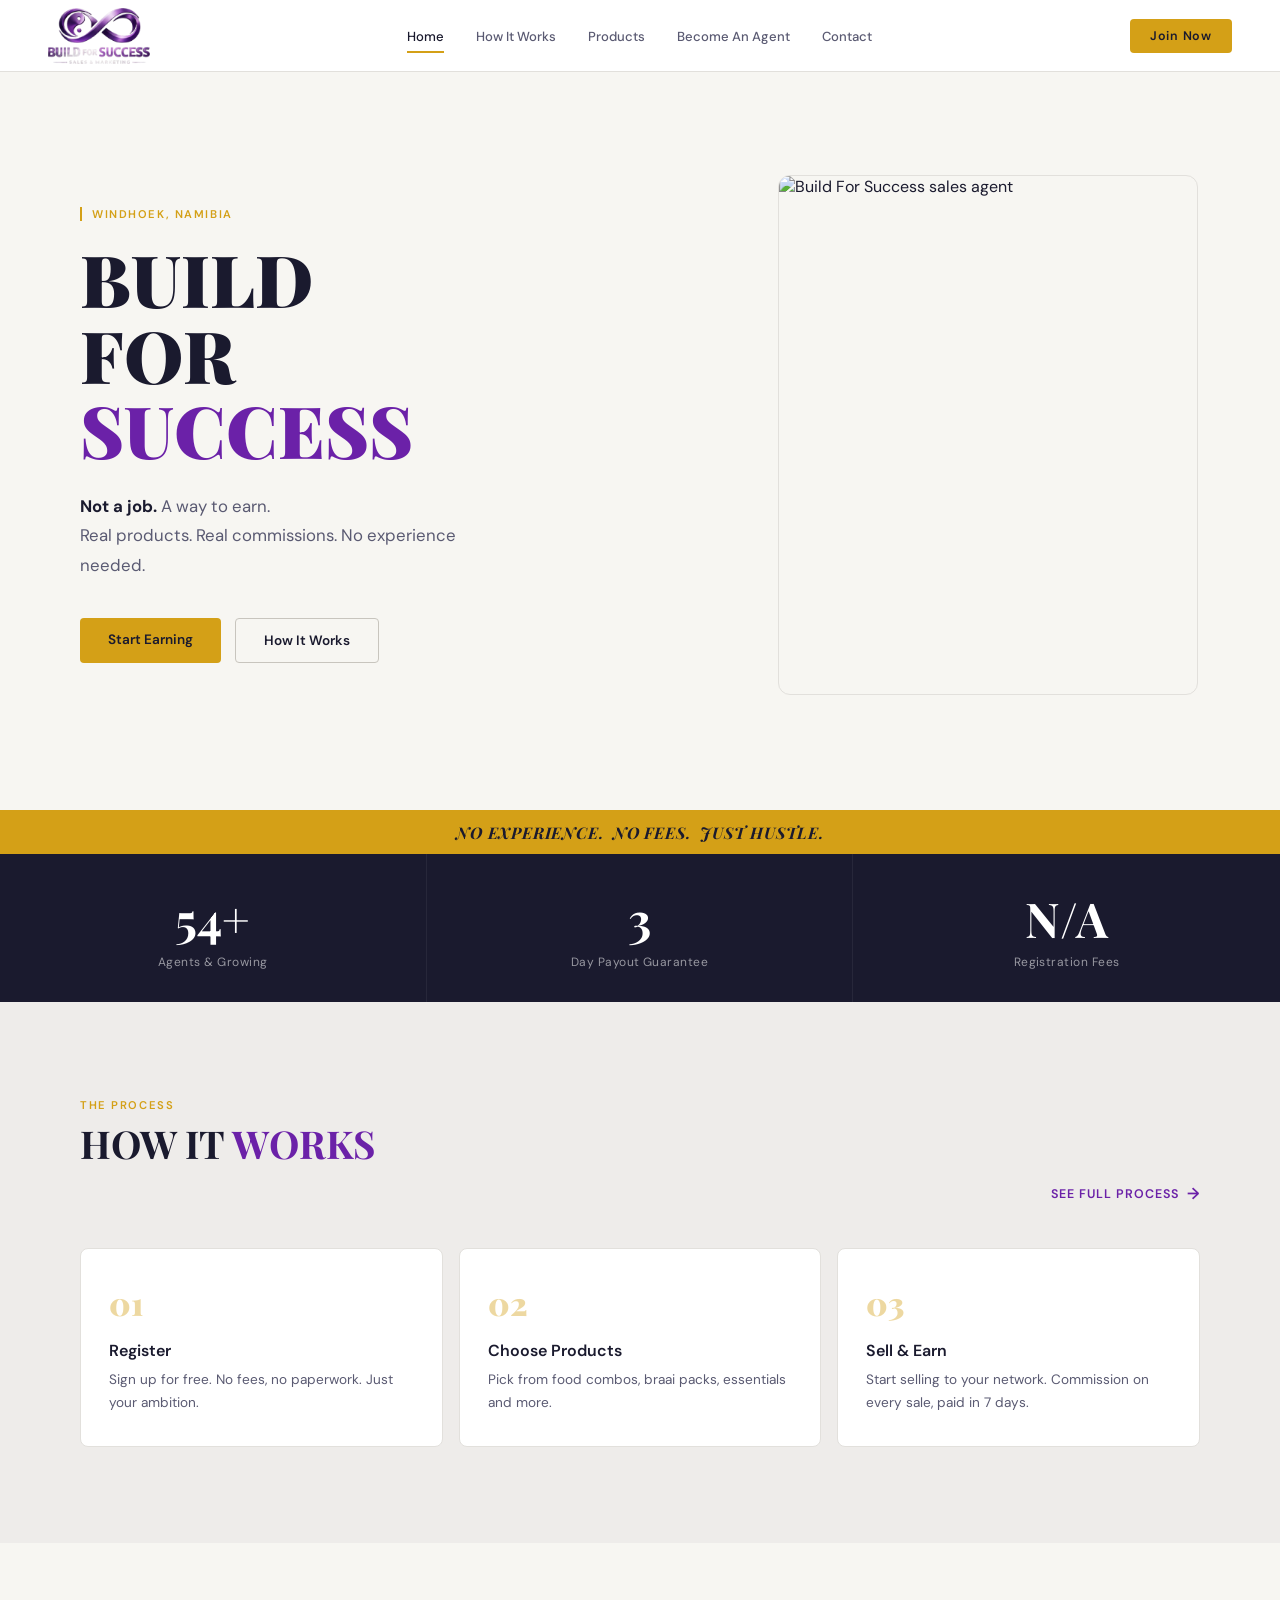
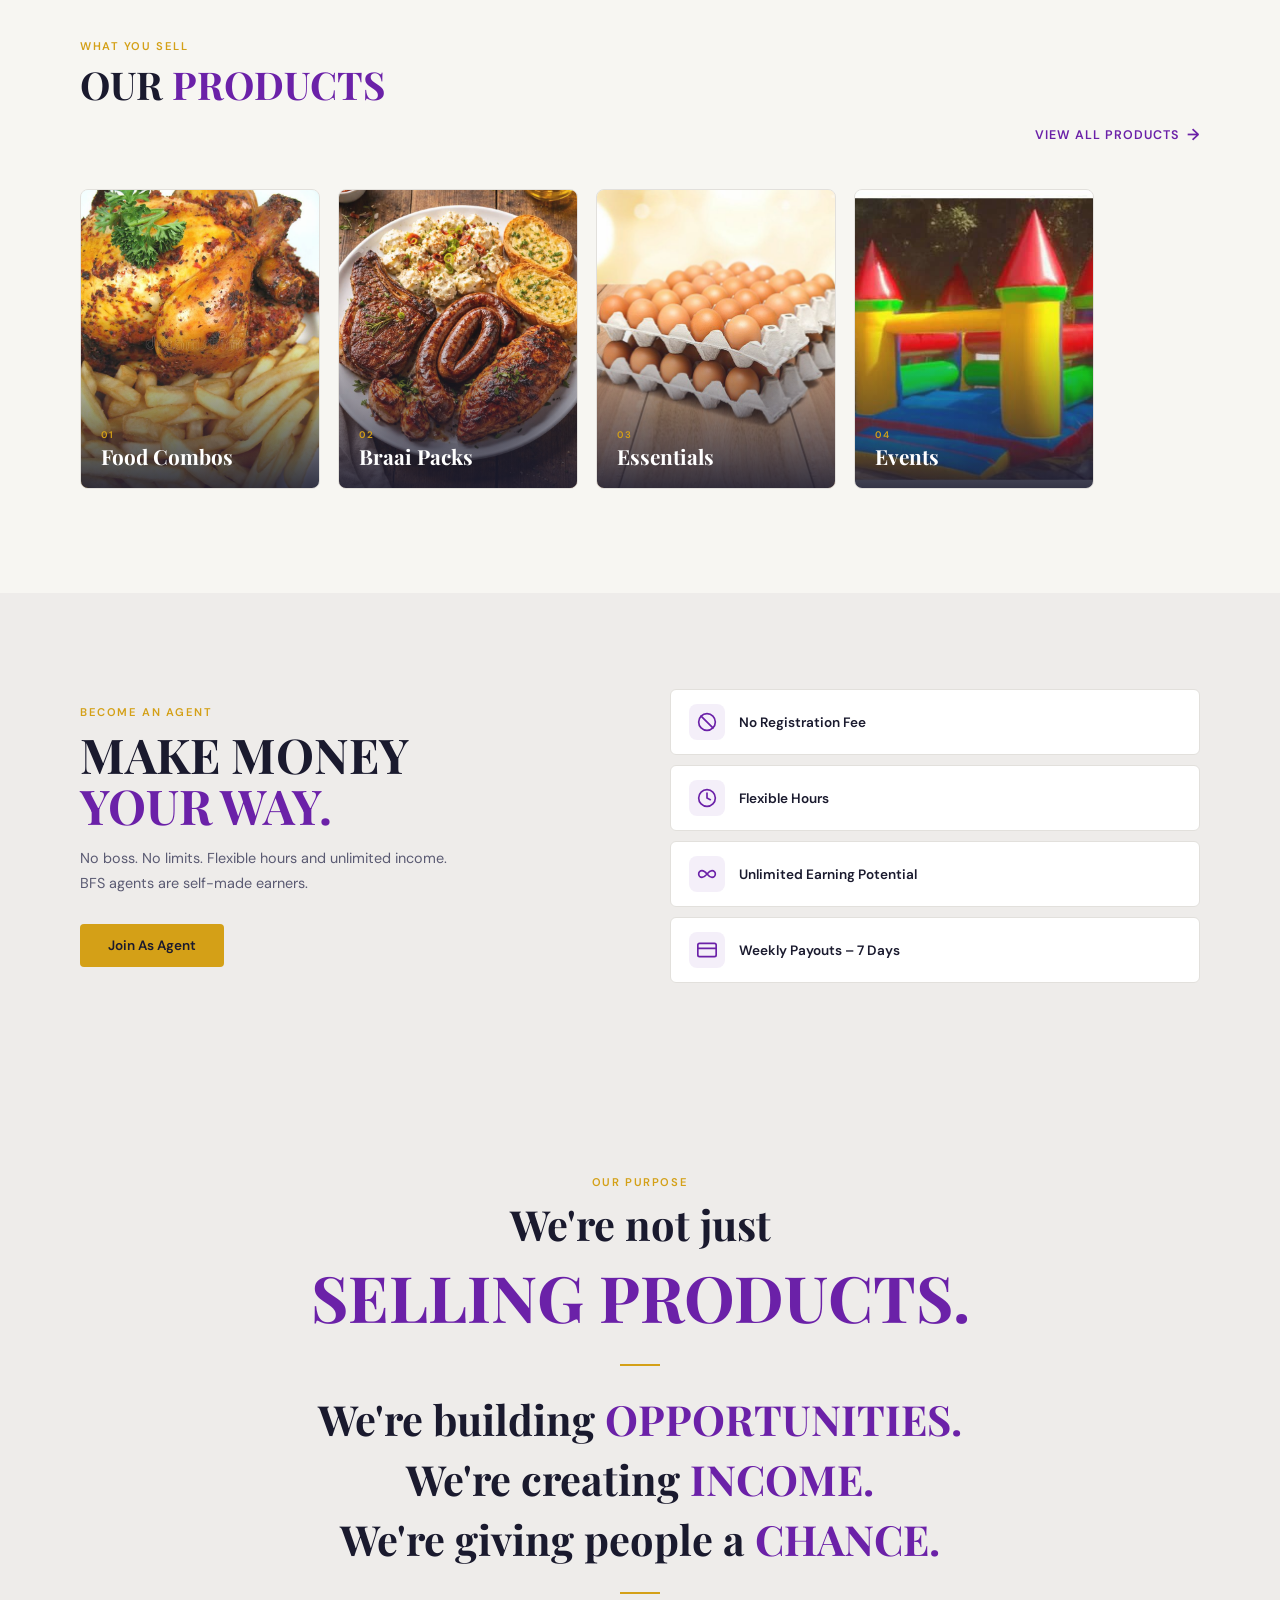
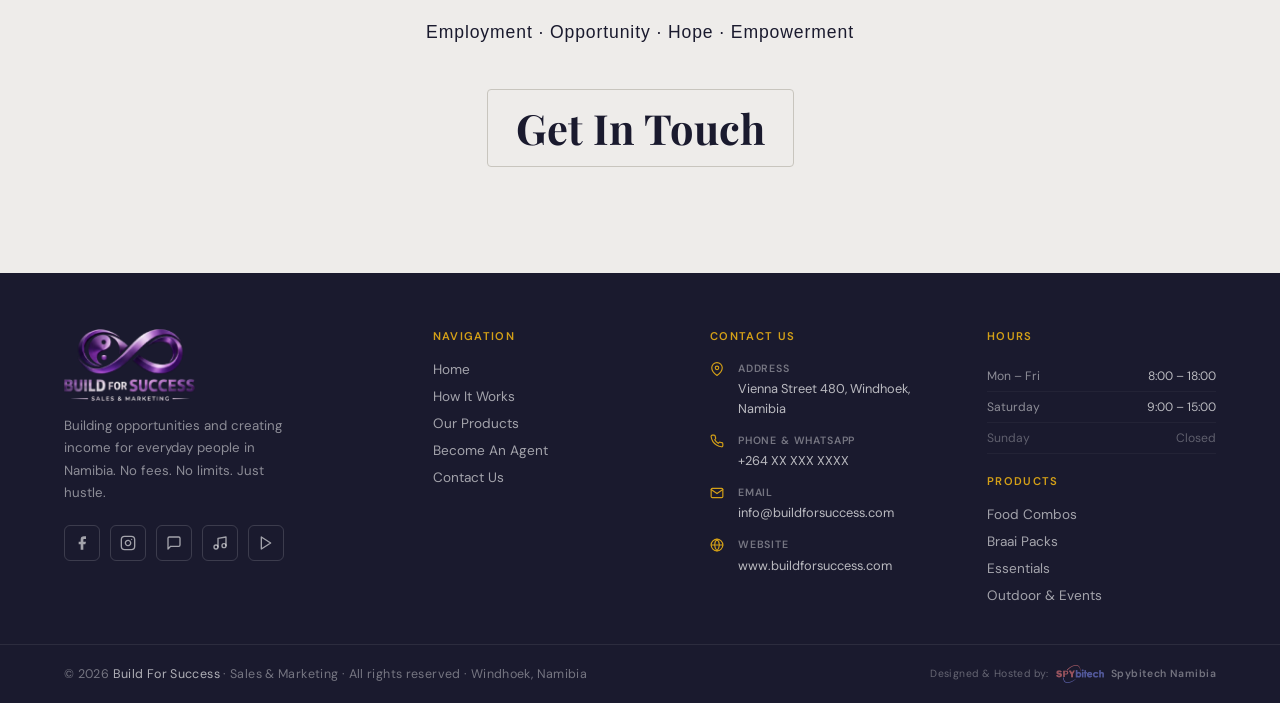
==== commit 0a9fbb27: "add stock images: hero portrait, category banners, timeline break, agent lifestyle, journey strip, t" ====
--- a/index.html
+++ b/index.html
@@ -89,7 +89,15 @@
           transition-delay: 0.15s;
         "
       >
-        <div class="cards-stack">
+        <div class="hero-img-wrap">
+            <img
+              src="https://images.unsplash.com/photo-1531482615713-2afd69097998?w=800&q=80&auto=format&fit=crop"
+              alt="Build For Success sales agent"
+              class="hero-agent-img"
+              loading="eager"
+            />
+          </div>
+          <div class="cards-stack">
           <div class="float-card">
             <div class="fc-icon"><svg xmlns="http://www.w3.org/2000/svg" width="28" height="28" viewBox="0 0 24 24" fill="none" stroke="currentColor" stroke-width="2" stroke-linecap="round" stroke-linejoin="round"><line x1="12" y1="1" x2="12" y2="23"/><path d="M17 5H9.5a3.5 3.5 0 0 0 0 7h5a3.5 3.5 0 0 1 0 7H6"/></svg></div>
             <div class="fc-title">Earn Commission on Every Sale</div>
--- a/style.css
+++ b/style.css
@@ -1,9 +1,8 @@
 /* ============================================================
-   BUILD FOR SUCCESS – style.css
-   Shared + Page-specific styles
+   BUILD FOR SUCCESS – style.css (v2 – Clean Authority)
    ============================================================ */
 
-@import url("https://fonts.googleapis.com/css2?family=Bebas+Neue&family=Montserrat:wght@400;700;900&family=Inter:wght@300;400;500&display=swap");
+@import url("https://fonts.googleapis.com/css2?family=Playfair+Display:ital,wght@0,700;0,900;1,700&family=DM+Sans:wght@400;500;600&display=swap");
 
 /* ── RESET & VARIABLES ── */
 *,
@@ -13,63 +12,70 @@
   margin: 0;
   padding: 0;
 }
+
 :root {
-  --black: #000000;
-  --deep: #6a0dad;
-  --neon: #a855f7;
-  --glow: #c084fc;
-  --white: #ffffff;
-  --grey: #9ca3af;
-  --bg: #04030a;
-  --card-bg: rgba(255, 255, 255, 0.03);
-  --card-border: rgba(168, 85, 247, 0.18);
-}
+  --brand-purple: #6B21A8;
+  --brand-gold: #D4A017;
+  --brand-dark: #1A1A2E;
+  --surface: #F7F6F2;
+  --surface-2: #EEECEA;
+  --surface-card: #FFFFFF;
+  --text-primary: #1A1A2E;
+  --text-secondary: #5A5A72;
+  --text-muted: #9898A8;
+  --border: #E2E0DC;
+  --border-strong: #C8C5BE;
+  --accent: #D4A017;
+  --accent-hover: #B8880D;
+  --success: #2D6A4F;
+}
+
 html {
   scroll-behavior: smooth;
 }
+
 body {
-  background: var(--bg);
-  color: var(--white);
-  font-family: "Inter", sans-serif;
+  background: var(--surface);
+  color: var(--text-primary);
+  font-family: "DM Sans", sans-serif;
   overflow-x: hidden;
-  cursor: none;
-}
+  cursor: auto;
+}
+
 ::-webkit-scrollbar {
-  width: 3px;
+  width: 4px;
 }
 ::-webkit-scrollbar-track {
-  background: #000;
+  background: var(--surface-2);
 }
 ::-webkit-scrollbar-thumb {
-  background: var(--deep);
-}
-
-/* ── CURSOR ── */
-.cursor {
-  width: 10px;
-  height: 10px;
-  background: var(--neon);
-  border-radius: 50%;
-  position: fixed;
-  top: 0;
-  left: 0;
-  pointer-events: none;
-  z-index: 9999;
-  box-shadow:
-    0 0 10px var(--neon),
-    0 0 20px var(--glow);
-  transition: transform 0.1s;
-}
+  background: var(--border-strong);
+  border-radius: 2px;
+}
+
+/* ── HIDE REMOVED ELEMENTS ── */
+.cursor,
 .cursor-ring {
-  width: 32px;
-  height: 32px;
-  border: 1px solid rgba(168, 85, 247, 0.6);
-  border-radius: 50%;
-  position: fixed;
-  top: 0;
-  left: 0;
-  pointer-events: none;
-  z-index: 9998;
+  display: none !important;
+}
+
+.ticker-wrap {
+  display: none !important;
+}
+
+.hero-bg-word,
+.why-bg-word,
+.bg-word,
+.timeline-bg-word {
+  display: none;
+}
+
+.hero-bg,
+.hero-grid,
+.page-hero-bg,
+.page-hero-grid,
+.agent-split-bg {
+  display: none;
 }
 
 /* ── NAV ── */
@@ -79,471 +85,230 @@
   left: 0;
   width: 100%;
   z-index: 200;
-  padding: 0 24px;
-  height: 84px;
+  padding: 0 48px;
+  height: 72px;
   display: flex;
   align-items: center;
   justify-content: space-between;
-  background: rgba(4, 3, 10, 0.9);
-  backdrop-filter: blur(24px);
-  border-bottom: 1px solid rgba(168, 85, 247, 0.12);
-}
+  background: #ffffff;
+  border-bottom: 1px solid var(--border);
+  transition: box-shadow 0.3s;
+}
+
+nav.scrolled {
+  box-shadow: 0 2px 16px rgba(0, 0, 0, 0.07);
+  border-bottom-color: transparent;
+}
+
 .nav-logo {
   display: flex;
   align-items: center;
   text-decoration: none;
 }
+
 .nav-logo img {
-  height: 68px;
+  height: 56px;
   width: auto;
-  filter: drop-shadow(0 0 6px rgba(168, 85, 247, 0.5));
-  /* filter: drop-shadow(0 0 6px rgba(168, 85, 247, 0.6)); */
-}
+}
+
 .nav-links {
   display: flex;
   gap: 0;
   list-style: none;
 }
+
 .nav-links a {
-  color: var(--grey);
+  color: var(--text-secondary);
   text-decoration: none;
-  font-family: "Montserrat", sans-serif;
-  font-weight: 700;
-  font-size: 0.72rem;
-  letter-spacing: 0.14em;
-  text-transform: uppercase;
-  padding: 8px 18px;
-  border-radius: 3px;
-  transition:
-    color 0.2s,
-    background 0.2s;
+  font-family: "DM Sans", sans-serif;
+  font-weight: 500;
+  font-size: 0.82rem;
+  padding: 8px 16px;
+  transition: color 0.2s;
   position: relative;
 }
-.nav-links a:hover,
+
+.nav-links a:hover {
+  color: var(--brand-dark);
+}
+
 .nav-links a.active {
-  color: var(--white);
-}
+  color: var(--brand-dark);
+}
+
 .nav-links a.active::after {
   content: "";
   position: absolute;
-  bottom: -1px;
-  left: 18px;
-  right: 18px;
+  bottom: 0;
+  left: 16px;
+  right: 16px;
   height: 2px;
-  background: var(--neon);
-  box-shadow: 0 0 8px var(--neon);
-}
+  background: var(--brand-gold);
+}
+
 .nav-cta {
-  background: linear-gradient(135deg, var(--deep), var(--neon));
-  color: #fff;
+  background: var(--brand-gold);
+  color: var(--brand-dark);
   border: none;
-  padding: 9px 22px;
-  border-radius: 3px;
-  font-family: "Montserrat", sans-serif;
-  font-weight: 700;
-  font-size: 0.72rem;
-  letter-spacing: 0.1em;
-  text-transform: uppercase;
-  cursor: none;
-  transition:
-    box-shadow 0.3s,
-    transform 0.2s;
+  padding: 9px 20px;
+  border-radius: 4px;
+  font-family: "DM Sans", sans-serif;
+  font-weight: 600;
+  font-size: 0.78rem;
+  letter-spacing: 0.06em;
+  cursor: pointer;
+  transition: background 0.2s;
   text-decoration: none;
   display: inline-flex;
   align-items: center;
 }
+
 .nav-cta:hover {
-  box-shadow: 0 0 24px rgba(168, 85, 247, 0.6);
-  transform: scale(1.04);
-}
-
-/* ── TICKER ── */
-.ticker-wrap {
-  position: fixed;
-  bottom: 0;
-  left: 0;
-  width: 100%;
-  z-index: 99;
-  background: #000;
-  border-top: 1px solid rgba(168, 85, 247, 0.2);
-  padding: 7px 0;
+  background: var(--accent-hover);
+}
+
+/* ── INFO STRIPE (replaces ticker) ── */
+.strip {
+  background: var(--brand-gold);
+  height: 44px;
+  display: flex;
+  align-items: center;
+  justify-content: center;
   overflow: hidden;
 }
-.ticker-track {
-  display: flex;
-  gap: 0;
+
+.strip p {
+  font-family: "Playfair Display", serif;
+  font-style: italic;
+  font-weight: 700;
+  font-size: 1rem;
+  color: var(--brand-dark);
+  letter-spacing: 0.05em;
   white-space: nowrap;
-  animation: ticker 28s linear infinite;
-}
-.ticker-item {
-  font-family: "Bebas Neue", sans-serif;
-  font-size: 0.9rem;
-  color: var(--neon);
-  letter-spacing: 0.25em;
-  padding: 0 32px;
-}
-.ticker-sep {
-  color: rgba(168, 85, 247, 0.4);
-  padding: 0 8px;
-}
-@keyframes ticker {
-  from {
-    transform: translateX(0);
-  }
-  to {
-    transform: translateX(-50%);
-  }
-}
-
-/* ── FOOTER ── */
-footer {
-  background: #000;
-  border-top: 1px solid rgba(168, 85, 247, 0.15);
-  margin-bottom: 34px;
-  font-family: "Inter", sans-serif;
-}
-
-/* Top bar */
-.footer-top {
-  padding: 56px 64px 40px;
-  display: grid;
-  grid-template-columns: 1.4fr 1fr 1fr 1fr;
-  gap: 48px;
-  border-bottom: 1px solid rgba(255, 255, 255, 0.05);
-}
-
-.footer-brand .footer-logo img {
-  height: 84px;
-  display: block;
-  filter: drop-shadow(0 0 8px rgba(168, 85, 247, 0.5));
-}
-.footer-tagline {
-  font-size: 0.78rem;
-  color: rgba(255, 255, 255, 0.38);
-  line-height: 1.7;
-  margin-top: 14px;
-  max-width: 220px;
-}
-.footer-socials {
-  display: flex;
-  gap: 10px;
-  margin-top: 20px;
-}
-.footer-social-btn {
-  width: 36px;
-  height: 36px;
-  border: 1px solid rgba(168, 85, 247, 0.25);
-  border-radius: 6px;
-  display: flex;
-  align-items: center;
-  justify-content: center;
-  font-size: 0.95rem;
-  text-decoration: none;
-  transition:
-    border-color 0.25s,
-    background 0.25s,
-    box-shadow 0.25s;
-  cursor: none;
-  color: var(--grey);
-}
-.footer-social-btn:hover {
-  border-color: var(--neon);
-  background: rgba(168, 85, 247, 0.12);
-  box-shadow: 0 0 12px rgba(168, 85, 247, 0.2);
-  color: var(--white);
-}
-
-/* Column headings */
-.footer-col-title {
-  font-family: "Montserrat", sans-serif;
-  font-weight: 700;
-  font-size: 0.65rem;
-  letter-spacing: 0.22em;
-  text-transform: uppercase;
-  color: var(--neon);
-  margin-bottom: 18px;
-}
-
-/* Nav links column */
-.footer-nav-links {
-  display: flex;
-  flex-direction: column;
-  gap: 10px;
-}
-.footer-nav-links a {
-  font-size: 0.83rem;
-  color: rgba(255, 255, 255, 0.45);
-  text-decoration: none;
-  transition: color 0.2s;
-  display: flex;
-  align-items: center;
-  gap: 6px;
-}
-.footer-nav-links a::before {
-  content: "→";
-  font-size: 0.7rem;
-  color: rgba(168, 85, 247, 0.4);
-  transition:
-    color 0.2s,
-    transform 0.2s;
-  transform: translateX(0);
-}
-.footer-nav-links a:hover {
-  color: var(--white);
-}
-.footer-nav-links a:hover::before {
-  color: var(--neon);
-  transform: translateX(3px);
-}
-
-/* Contact column */
-.footer-contact-item {
-  display: flex;
-  align-items: flex-start;
-  gap: 10px;
-  margin-bottom: 14px;
-}
-.footer-contact-icon {
-  font-size: 0.95rem;
-  margin-top: 1px;
-  min-width: 18px;
-}
-.footer-contact-text {
-  font-size: 0.8rem;
-  color: rgba(255, 255, 255, 0.42);
-  line-height: 1.55;
-}
-.footer-contact-text strong {
-  display: block;
-  color: rgba(255, 255, 255, 0.65);
-  font-size: 0.75rem;
-  letter-spacing: 0.05em;
-  margin-bottom: 1px;
-}
-
-/* Hours column */
-.footer-hours-row {
-  display: flex;
-  justify-content: space-between;
-  gap: 12px;
-  padding: 7px 0;
-  border-bottom: 1px solid rgba(255, 255, 255, 0.04);
-}
-.footer-hours-row:last-child {
-  border-bottom: none;
-}
-.footer-hours-day {
-  font-size: 0.76rem;
-  color: rgba(255, 255, 255, 0.38);
-}
-.footer-hours-time {
-  font-size: 0.76rem;
-  color: rgba(255, 255, 255, 0.6);
-  text-align: right;
-}
-.footer-hours-closed {
-  color: rgba(255, 255, 255, 0.2);
-}
-
-/* Bottom bar */
-.footer-bottom {
-  padding: 18px 64px;
-  display: flex;
-  align-items: center;
-  justify-content: space-between;
-  flex-wrap: wrap;
-  gap: 12px;
-}
-.footer-copy {
-  font-size: 0.72rem;
-  color: rgba(255, 255, 255, 0.22);
-  letter-spacing: 0.03em;
-}
-.footer-copy span {
-  color: rgba(168, 85, 247, 0.5);
-}
-
-/* Spybitech signature */
-.spybitech-badge {
-  display: flex;
-  align-items: center;
-  gap: 7px;
-  opacity: 0.45;
-  transition: opacity 0.25s;
-  text-decoration: none;
-}
-.spybitech-badge:hover {
-  opacity: 0.75;
-}
-.spybitech-badge span {
-  font-size: 0.65rem;
-  color: rgba(255, 255, 255, 0.6);
-  letter-spacing: 0.04em;
-}
-.spybitech-badge img {
-  height: 22px;
-  width: auto;
-  filter: grayscale(0.5) brightness(2);
-}
-.spybitech-badge strong {
-  font-size: 0.65rem;
-  color: rgba(255, 255, 255, 0.7);
-  font-family: "Montserrat", sans-serif;
-  font-weight: 700;
-  letter-spacing: 0.04em;
+}
+
+.strip span {
+  color: var(--brand-dark);
 }
 
 /* ── BUTTONS ── */
 .btn-primary {
-  background: linear-gradient(135deg, var(--deep), var(--neon));
-  color: #fff;
+  background: var(--brand-gold);
+  color: var(--brand-dark);
   border: none;
-  padding: 14px 32px;
-  font-family: "Montserrat", sans-serif;
-  font-weight: 700;
-  font-size: 0.82rem;
-  letter-spacing: 0.1em;
-  text-transform: uppercase;
-  cursor: none;
-  border-radius: 3px;
-  transition:
-    box-shadow 0.3s,
-    transform 0.2s;
+  padding: 13px 28px;
+  font-family: "DM Sans", sans-serif;
+  font-weight: 600;
+  font-size: 0.85rem;
+  cursor: pointer;
+  border-radius: 4px;
+  transition: background 0.2s;
   text-decoration: none;
   display: inline-block;
 }
+
 .btn-primary:hover {
-  box-shadow:
-    0 0 30px rgba(168, 85, 247, 0.65),
-    0 0 60px rgba(168, 85, 247, 0.25);
-  transform: scale(1.05);
-}
+  background: var(--accent-hover);
+}
+
 .btn-ghost {
   background: transparent;
-  color: var(--white);
-  border: 1px solid rgba(168, 85, 247, 0.4);
-  padding: 14px 32px;
-  font-family: "Montserrat", sans-serif;
-  font-weight: 700;
-  font-size: 0.82rem;
-  letter-spacing: 0.1em;
-  text-transform: uppercase;
-  cursor: none;
-  border-radius: 3px;
-  transition:
-    border-color 0.3s,
-    box-shadow 0.3s,
-    transform 0.2s;
+  color: var(--text-primary);
+  border: 1.5px solid var(--border-strong);
+  padding: 13px 28px;
+  font-family: "DM Sans", sans-serif;
+  font-weight: 600;
+  font-size: 0.85rem;
+  cursor: pointer;
+  border-radius: 4px;
+  transition: border-color 0.2s, background 0.2s;
   text-decoration: none;
   display: inline-block;
 }
+
 .btn-ghost:hover {
-  border-color: var(--neon);
-  box-shadow: 0 0 20px rgba(168, 85, 247, 0.25);
-  transform: scale(1.05);
+  border-color: var(--brand-dark);
+  background: var(--surface-2);
 }
 
 /* ── SECTION UTILS ── */
 .section-label {
-  font-family: "Montserrat", sans-serif;
+  font-family: "DM Sans", sans-serif;
+  font-weight: 600;
+  font-size: 0.7rem;
+  letter-spacing: 0.14em;
+  color: var(--brand-gold);
+  text-transform: uppercase;
+  margin-bottom: 10px;
+  display: block;
+}
+
+.section-title {
+  font-family: "Playfair Display", serif;
+  font-size: clamp(1.8rem, 3.5vw, 2.4rem);
   font-weight: 700;
-  font-size: 0.68rem;
-  letter-spacing: 0.3em;
-  color: var(--neon);
-  text-transform: uppercase;
-  margin-bottom: 14px;
-}
-.section-title {
-  font-family: "Bebas Neue", sans-serif;
-  font-size: clamp(2.2rem, 4.5vw, 4rem);
-  line-height: 1;
-  margin-bottom: 48px;
-}
+  line-height: 1.1;
+  color: var(--brand-dark);
+  margin-bottom: 40px;
+}
+
 .section-title .neon {
-  color: var(--neon);
-}
-.bg-word {
-  position: absolute;
-  font-family: "Bebas Neue", sans-serif;
-  font-size: clamp(8rem, 18vw, 18rem);
-  color: rgba(168, 85, 247, 0.03);
-  pointer-events: none;
-  white-space: nowrap;
-  user-select: none;
-  right: -40px;
-  top: 50%;
-  transform: translateY(-50%);
+  color: var(--brand-purple);
 }
 
 /* ── PAGE HERO (inner pages) ── */
 .page-hero {
   padding: 140px 80px 80px;
   position: relative;
-  overflow: hidden;
-}
-.page-hero-bg {
-  position: absolute;
-  inset: 0;
-  background: radial-gradient(
-    ellipse 55% 70% at 15% 55%,
-    rgba(106, 13, 173, 0.22) 0%,
-    transparent 65%
-  );
-  pointer-events: none;
-}
-.page-hero-grid {
-  position: absolute;
-  inset: 0;
-  background-image:
-    linear-gradient(rgba(168, 85, 247, 0.03) 1px, transparent 1px),
-    linear-gradient(90deg, rgba(168, 85, 247, 0.03) 1px, transparent 1px);
-  background-size: 60px 60px;
-  pointer-events: none;
-}
+  background: var(--surface);
+  overflow: visible;
+}
+
 .page-eyebrow {
-  font-family: "Montserrat", sans-serif;
-  font-weight: 700;
-  font-size: 0.68rem;
-  letter-spacing: 0.35em;
-  color: var(--neon);
+  font-family: "DM Sans", sans-serif;
+  font-weight: 600;
+  font-size: 0.7rem;
+  letter-spacing: 0.14em;
+  color: var(--brand-gold);
   text-transform: uppercase;
   margin-bottom: 16px;
   display: flex;
   align-items: center;
-  gap: 12px;
-}
-.page-eyebrow::before {
-  content: "";
-  width: 32px;
-  height: 1.5px;
-  background: var(--neon);
-  box-shadow: 0 0 6px var(--neon);
-}
+  gap: 10px;
+  padding-left: 12px;
+  border-left: 2px solid var(--brand-gold);
+}
+
 .page-title {
-  font-family: "Bebas Neue", sans-serif;
-  font-size: clamp(3.5rem, 7vw, 6.5rem);
-  line-height: 0.95;
-  letter-spacing: 0.02em;
-}
+  font-family: "Playfair Display", serif;
+  font-weight: 900;
+  font-size: clamp(3rem, 6vw, 5.5rem);
+  line-height: 1;
+  color: var(--brand-dark);
+  margin-bottom: 20px;
+}
+
 .page-title .neon {
-  color: var(--neon);
-}
+  color: var(--brand-purple);
+}
+
 .page-subtitle {
-  font-size: 1rem;
-  color: var(--grey);
-  line-height: 1.7;
+  font-size: 0.95rem;
+  color: var(--text-secondary);
+  line-height: 1.75;
   max-width: 520px;
-  margin-top: 20px;
+  margin-top: 0;
 }
 
 /* ── REVEAL ANIMATION ── */
 .reveal {
   opacity: 0;
-  transform: translateY(32px);
+  transform: translateY(18px);
   transition:
-    opacity 0.65s ease,
-    transform 0.65s ease;
-}
+    opacity 0.55s cubic-bezier(0.22, 1, 0.36, 1),
+    transform 0.55s cubic-bezier(0.22, 1, 0.36, 1);
+}
+
 .reveal.visible {
   opacity: 1;
   transform: translateY(0);
@@ -555,68 +320,73 @@
   flex-direction: column;
   gap: 6px;
 }
+
 .form-row {
   display: grid;
   grid-template-columns: 1fr 1fr;
   gap: 14px;
 }
+
 .form-label {
-  font-family: "Montserrat", sans-serif;
-  font-weight: 700;
+  font-family: "DM Sans", sans-serif;
+  font-weight: 600;
   font-size: 0.65rem;
-  letter-spacing: 0.15em;
+  letter-spacing: 0.12em;
   text-transform: uppercase;
-  color: var(--grey);
-}
+  color: var(--text-muted);
+}
+
 .form-input,
 .form-textarea,
 .form-select {
-  background: rgba(255, 255, 255, 0.04);
-  border: 1px solid rgba(168, 85, 247, 0.2);
-  border-radius: 4px;
-  padding: 13px 16px;
-  color: var(--white);
-  font-family: "Inter", sans-serif;
-  font-size: 0.88rem;
+  background: #ffffff;
+  border: 1.5px solid var(--border);
+  border-radius: 6px;
+  padding: 12px 16px;
+  color: var(--text-primary);
+  font-family: "DM Sans", sans-serif;
+  font-size: 0.9rem;
   outline: none;
-  transition:
-    border-color 0.3s,
-    box-shadow 0.3s;
+  transition: border-color 0.2s, box-shadow 0.2s;
   width: 100%;
 }
+
 .form-input:focus,
 .form-textarea:focus,
 .form-select:focus {
-  border-color: var(--neon);
-  box-shadow: 0 0 14px rgba(168, 85, 247, 0.2);
-}
+  border-color: var(--brand-purple);
+  box-shadow: 0 0 0 3px rgba(107, 33, 168, 0.08);
+}
+
 .form-input::placeholder,
 .form-textarea::placeholder {
-  color: rgba(255, 255, 255, 0.2);
-}
+  color: var(--text-muted);
+}
+
 .form-textarea {
   height: 130px;
   resize: vertical;
 }
+
 .form-select {
   appearance: none;
-  cursor: none;
-}
+  cursor: pointer;
+  background-image: url("data:image/svg+xml,%3Csvg xmlns='http://www.w3.org/2000/svg' width='12' height='12' viewBox='0 0 24 24' fill='none' stroke='%235A5A72' stroke-width='2'%3E%3Cpolyline points='6 9 12 15 18 9'/%3E%3C/svg%3E");
+  background-repeat: no-repeat;
+  background-position: right 14px center;
+  padding-right: 36px;
+}
+
 .form-select option {
-  background: #100820;
-  color: #fff;
-}
-
-/* ── CTA BAND (shared) ── */
+  background: #ffffff;
+  color: var(--text-primary);
+}
+
+/* ── CTA BAND ── */
 .cta-band {
   margin: 0 80px 100px;
   padding: 60px 64px;
-  background: linear-gradient(
-    135deg,
-    rgba(106, 13, 173, 0.25),
-    rgba(168, 85, 247, 0.12)
-  );
-  border: 1px solid rgba(168, 85, 247, 0.25);
+  background: var(--brand-dark);
   border-radius: 8px;
   display: flex;
   align-items: center;
@@ -624,262 +394,194 @@
   gap: 32px;
   flex-wrap: wrap;
 }
+
 .cta-band h3 {
-  font-family: "Bebas Neue", sans-serif;
-  font-size: clamp(2rem, 4vw, 3rem);
-  line-height: 1;
+  font-family: "Playfair Display", serif;
+  font-weight: 700;
+  font-size: clamp(1.8rem, 3.5vw, 2.6rem);
+  line-height: 1.1;
+  color: #ffffff;
   max-width: 500px;
 }
+
 .cta-band h3 .neon {
-  color: var(--neon);
+  color: var(--brand-gold);
 }
 
 /* ============================================================
    HOME PAGE
    ============================================================ */
 #hero {
-  min-height: 100vh;
+  min-height: 90vh;
   display: grid;
-  grid-template-columns: 1fr 1fr;
-  align-items: center;
-  padding: 100px 80px 80px;
-  position: relative;
-  overflow: hidden;
+  grid-template-columns: 60fr 40fr;
+  align-items: center;
+  padding: 140px 80px 80px;
+  background: var(--surface);
   gap: 60px;
 }
-.hero-bg {
-  position: absolute;
-  inset: 0;
-  background:
-    radial-gradient(
-      ellipse 55% 70% at 25% 55%,
-      rgba(106, 13, 173, 0.28) 0%,
-      transparent 65%
-    ),
-    radial-gradient(
-      ellipse 35% 40% at 80% 15%,
-      rgba(168, 85, 247, 0.1) 0%,
-      transparent 60%
-    );
-  pointer-events: none;
-}
-.hero-grid {
-  position: absolute;
-  inset: 0;
-  background-image:
-    linear-gradient(rgba(168, 85, 247, 0.04) 1px, transparent 1px),
-    linear-gradient(90deg, rgba(168, 85, 247, 0.04) 1px, transparent 1px);
-  background-size: 64px 64px;
-  pointer-events: none;
-}
+
 .hero-eyebrow {
-  font-family: "Montserrat", sans-serif;
-  font-weight: 700;
+  font-family: "DM Sans", sans-serif;
+  font-weight: 600;
   font-size: 0.7rem;
-  letter-spacing: 0.32em;
-  color: var(--neon);
+  letter-spacing: 0.14em;
+  color: var(--brand-gold);
   text-transform: uppercase;
-  margin-bottom: 18px;
-  display: flex;
-  align-items: center;
-  gap: 12px;
-}
-.hero-eyebrow::before {
-  content: "";
-  width: 36px;
-  height: 1.5px;
-  background: var(--neon);
-  box-shadow: 0 0 8px var(--neon);
-}
+  margin-bottom: 20px;
+  display: flex;
+  align-items: center;
+  padding-left: 10px;
+  border-left: 2px solid var(--brand-gold);
+}
+
 .hero-h1 {
-  font-family: "Bebas Neue", sans-serif;
-  font-size: clamp(4.5rem, 8.5vw, 7.5rem);
-  line-height: 0.92;
-  letter-spacing: 0.02em;
+  font-family: "Playfair Display", serif;
+  font-weight: 900;
+  font-size: clamp(2.8rem, 6vw, 4.5rem);
+  line-height: 1.05;
+  color: var(--brand-dark);
   margin-bottom: 24px;
 }
+
 .hero-h1 .neon {
-  color: var(--neon);
-}
+  color: var(--brand-purple);
+}
+
 .hero-sub {
   font-size: 1.05rem;
-  color: var(--grey);
+  color: var(--text-secondary);
   line-height: 1.75;
   margin-bottom: 38px;
   max-width: 440px;
 }
+
 .hero-sub strong {
-  color: var(--white);
-}
+  color: var(--brand-dark);
+}
+
 .btn-group {
   display: flex;
   gap: 14px;
   flex-wrap: wrap;
 }
-.hero-bg-word {
-  position: absolute;
-  font-family: "Bebas Neue", sans-serif;
-  font-size: clamp(10rem, 22vw, 22rem);
-  color: rgba(168, 85, 247, 0.025);
-  pointer-events: none;
-  bottom: -60px;
-  left: -20px;
-  white-space: nowrap;
-  user-select: none;
-}
-
+
+/* ── HERO FEATURE CARDS ── */
 .cards-stack {
+  display: flex;
+  flex-direction: column;
+  gap: 14px;
+  width: 100%;
+  max-width: 360px;
+  margin: auto;
+}
+
+.float-card {
+  background: var(--surface-card);
+  border: 1px solid var(--border);
+  border-radius: 10px;
+  padding: 24px 28px;
+  box-shadow: 0 2px 16px rgba(0, 0, 0, 0.05);
   position: relative;
-  width: 340px;
-  height: 400px;
-  margin: auto;
-}
-.float-card {
-  position: absolute;
-  background: rgba(106, 13, 173, 0.1);
-  border: 1px solid rgba(168, 85, 247, 0.28);
-  backdrop-filter: blur(20px);
-  border-radius: 12px;
-  padding: 22px 26px;
-  width: 290px;
-  transition: box-shadow 0.3s;
-}
+  animation: none;
+  transform: none;
+  transition: transform 0.25s, box-shadow 0.25s;
+}
+
+.float-card:nth-child(1) {
+  border-left: 3px solid var(--brand-gold);
+}
+
+.float-card:nth-child(2) {
+  margin-left: 24px;
+}
+
 .float-card:hover {
-  box-shadow: 0 0 28px rgba(168, 85, 247, 0.3);
-}
-.float-card:nth-child(1) {
-  top: 0;
-  left: 24px;
-  transform: rotate(-4.5deg);
-  animation: fl1 4s ease-in-out infinite;
-}
-.float-card:nth-child(2) {
-  top: 108px;
-  left: 4px;
-  transform: rotate(2.5deg);
-  animation: fl2 4.8s ease-in-out infinite;
-}
-.float-card:nth-child(3) {
-  top: 222px;
-  left: 32px;
-  transform: rotate(-2deg);
-  animation: fl3 5.2s ease-in-out infinite;
-}
-@keyframes fl1 {
-  0%,
-  100% {
-    transform: rotate(-4.5deg) translateY(0);
-  }
-  50% {
-    transform: rotate(-4.5deg) translateY(-10px);
-  }
-}
-@keyframes fl2 {
-  0%,
-  100% {
-    transform: rotate(2.5deg) translateY(0);
-  }
-  50% {
-    transform: rotate(2.5deg) translateY(-8px);
-  }
-}
-@keyframes fl3 {
-  0%,
-  100% {
-    transform: rotate(-2deg) translateY(0);
-  }
-  50% {
-    transform: rotate(-2deg) translateY(-12px);
-  }
-}
+  transform: translateY(-3px);
+  box-shadow: 0 8px 24px rgba(0, 0, 0, 0.08);
+}
+
 .fc-icon {
-  font-size: 1.7rem;
-  margin-bottom: 8px;
-}
+  width: 44px;
+  height: 44px;
+  background: var(--surface-2);
+  border-radius: 50%;
+  display: flex;
+  align-items: center;
+  justify-content: center;
+  margin-bottom: 12px;
+  color: var(--brand-purple);
+}
+
+.fc-icon svg {
+  color: var(--brand-purple);
+  display: block;
+}
+
 .fc-title {
-  font-family: "Montserrat", sans-serif;
-  font-weight: 700;
-  font-size: 0.9rem;
+  font-family: "DM Sans", sans-serif;
+  font-weight: 600;
+  font-size: 0.95rem;
+  color: var(--brand-dark);
   margin-bottom: 4px;
 }
+
 .fc-sub {
-  font-size: 0.78rem;
-  color: var(--grey);
-  line-height: 1.4;
-}
-
-.strip {
-  padding: 30px 0;
-  background: linear-gradient(
-    90deg,
-    #000 0%,
-    rgba(106, 13, 173, 0.35) 50%,
-    #000 100%
-  );
-  border-top: 1px solid rgba(168, 85, 247, 0.18);
-  border-bottom: 1px solid rgba(168, 85, 247, 0.18);
-  overflow: hidden;
-  position: relative;
-  text-align: center;
-}
-.strip::before {
-  content: "";
-  position: absolute;
-  inset: 0;
-  background: radial-gradient(
-    ellipse 50% 100% at 50% 50%,
-    rgba(168, 85, 247, 0.12) 0%,
-    transparent 70%
-  );
-}
-.strip p {
-  font-family: "Bebas Neue", sans-serif;
-  font-size: clamp(1.6rem, 3.5vw, 2.6rem);
-  letter-spacing: 0.18em;
-  position: relative;
-  z-index: 1;
-}
-.strip span {
-  color: var(--neon);
-}
-
+  font-size: 0.83rem;
+  color: var(--text-secondary);
+  line-height: 1.5;
+}
+
+/* ── STATS BAR ── */
 .counters-bar {
   display: grid;
   grid-template-columns: repeat(3, 1fr);
-  gap: 2px;
-  background: rgba(168, 85, 247, 0.08);
-}
+  background: var(--brand-dark);
+}
+
 .counter-item {
   text-align: center;
-  padding: 36px 20px;
-  background: var(--bg);
-}
+  padding: 32px 20px;
+  background: var(--brand-dark);
+  border-right: 1px solid rgba(255, 255, 255, 0.06);
+}
+
+.counter-item:last-child {
+  border-right: none;
+}
+
 .counter-num {
-  font-family: "Bebas Neue", sans-serif;
-  font-size: 3.5rem;
-  color: var(--neon);
+  font-family: "Playfair Display", serif;
+  font-weight: 700;
+  font-size: 3rem;
+  color: #ffffff;
   display: block;
-  text-shadow: 0 0 18px rgba(168, 85, 247, 0.45);
-}
+}
+
 .counter-label {
-  font-family: "Montserrat", sans-serif;
-  font-weight: 700;
-  font-size: 0.65rem;
-  letter-spacing: 0.2em;
-  text-transform: uppercase;
-  color: var(--grey);
+  font-family: "DM Sans", sans-serif;
+  font-weight: 400;
+  font-size: 0.75rem;
+  color: rgba(255, 255, 255, 0.55);
   margin-top: 4px;
   display: block;
-}
-
+  letter-spacing: 0.04em;
+}
+
+/* ── PREVIEW SECTIONS ── */
 .preview-section {
-  padding: 90px 80px;
+  padding: 96px 80px;
   position: relative;
-  overflow: hidden;
-}
+}
+
 .preview-section:nth-child(even) {
-  background: rgba(168, 85, 247, 0.02);
-}
+  background: var(--surface-2);
+}
+
+.preview-section:nth-child(odd) {
+  background: var(--surface);
+}
+
 .preview-header {
   display: flex;
   align-items: flex-end;
@@ -888,71 +590,80 @@
   flex-wrap: wrap;
   gap: 16px;
 }
+
 .preview-link {
-  font-family: "Montserrat", sans-serif;
-  font-weight: 700;
-  font-size: 0.72rem;
-  letter-spacing: 0.14em;
+  font-family: "DM Sans", sans-serif;
+  font-weight: 600;
+  font-size: 0.78rem;
+  letter-spacing: 0.08em;
   text-transform: uppercase;
-  color: var(--neon);
+  color: var(--brand-purple);
   text-decoration: none;
   display: flex;
   align-items: center;
   gap: 8px;
   transition: gap 0.2s;
 }
+
 .preview-link:hover {
   gap: 14px;
 }
+
 .preview-link::after {
   content: "→";
   font-size: 1rem;
 }
 
+/* ── STEPS PREVIEW ── */
 .steps-preview {
   display: grid;
   grid-template-columns: repeat(3, 1fr);
-  gap: 2px;
-}
+  gap: 16px;
+}
+
 .step-prev {
   padding: 32px 28px;
-  background: var(--card-bg);
-  border: 1px solid var(--card-border);
+  background: var(--surface-card);
+  border: 1px solid var(--border);
+  border-radius: 8px;
   position: relative;
-  transition:
-    border-color 0.3s,
-    background 0.3s;
-}
+  transition: transform 0.25s, box-shadow 0.25s;
+}
+
 .step-prev:hover {
-  border-color: rgba(168, 85, 247, 0.45);
-  background: rgba(168, 85, 247, 0.06);
-}
+  transform: translateY(-3px);
+  box-shadow: 0 8px 24px rgba(0, 0, 0, 0.08);
+}
+
 .step-prev-num {
-  font-family: "Bebas Neue", sans-serif;
-  font-size: 4.5rem;
-  line-height: 1;
-  color: transparent;
-  -webkit-text-stroke: 1px rgba(168, 85, 247, 0.3);
-  margin-bottom: 12px;
-}
+  font-family: "Playfair Display", serif;
+  font-weight: 900;
+  font-size: 2rem;
+  color: var(--brand-gold);
+  opacity: 0.4;
+  margin-bottom: 16px;
+}
+
 .step-prev-title {
-  font-family: "Montserrat", sans-serif;
-  font-weight: 900;
-  font-size: 0.9rem;
-  letter-spacing: 0.06em;
-  text-transform: uppercase;
+  font-family: "DM Sans", sans-serif;
+  font-weight: 600;
+  font-size: 1rem;
+  color: var(--brand-dark);
   margin-bottom: 8px;
 }
+
 .step-prev-desc {
-  font-size: 0.82rem;
-  color: var(--grey);
-  line-height: 1.6;
-}
-
+  font-size: 0.85rem;
+  color: var(--text-secondary);
+  line-height: 1.65;
+}
+
+/* ── PRODUCT SCROLL (home preview) ── */
 .prod-scroll-wrap {
   overflow: hidden;
   position: relative;
 }
+
 .prod-scroll-wrap::after {
   content: "";
   position: absolute;
@@ -960,10 +671,11 @@
   top: 0;
   bottom: 0;
   width: 80px;
-  background: linear-gradient(to right, transparent, var(--bg));
+  background: linear-gradient(to right, transparent, var(--surface));
   pointer-events: none;
   z-index: 2;
 }
+
 .prod-scroll {
   display: flex;
   gap: 18px;
@@ -971,173 +683,202 @@
   padding-bottom: 8px;
   scrollbar-width: none;
 }
+
 .prod-scroll::-webkit-scrollbar {
   display: none;
 }
+
 .prod-card-prev {
   flex: 0 0 240px;
   height: 300px;
   border-radius: 8px;
   overflow: hidden;
   position: relative;
-  border: 1px solid rgba(168, 85, 247, 0.18);
-  transition:
-    transform 0.3s,
-    box-shadow 0.3s;
-}
+  border: 1px solid var(--border);
+  transition: transform 0.3s, box-shadow 0.3s;
+  cursor: default;
+}
+
 .prod-card-prev:hover {
-  transform: scale(1.03);
-  box-shadow: 0 0 30px rgba(168, 85, 247, 0.25);
-}
+  transform: scale(1.02);
+  box-shadow: 0 8px 24px rgba(0, 0, 0, 0.1);
+}
+
 .prod-card-bg {
   width: 100%;
   height: 100%;
   display: flex;
   align-items: center;
   justify-content: center;
-  font-size: 4rem;
-}
+  background: var(--surface-2);
+  position: relative;
+  overflow: hidden;
+}
+
+.prod-card-bg img {
+  width: 100%;
+  height: 100%;
+  object-fit: cover;
+  display: block;
+  opacity: 0.92;
+  transition: transform 0.4s, opacity 0.3s;
+}
+
+.prod-card-prev:hover .prod-card-bg img {
+  transform: scale(1.05);
+  opacity: 1;
+}
+
 .prod-overlay {
   position: absolute;
   inset: 0;
   background: linear-gradient(
     to top,
-    rgba(0, 0, 0, 0.92) 0%,
-    rgba(106, 13, 173, 0.25) 60%,
-    transparent 100%
+    rgba(26, 26, 46, 0.88) 0%,
+    transparent 55%
   );
   display: flex;
   flex-direction: column;
   justify-content: flex-end;
   padding: 20px;
 }
+
 .prod-cat {
-  font-family: "Montserrat", sans-serif;
-  font-weight: 700;
+  font-family: "DM Sans", sans-serif;
+  font-weight: 600;
   font-size: 0.6rem;
-  letter-spacing: 0.2em;
-  color: var(--neon);
+  letter-spacing: 0.18em;
+  color: var(--brand-gold);
   text-transform: uppercase;
   margin-bottom: 4px;
 }
+
 .prod-name {
-  font-family: "Bebas Neue", sans-serif;
-  font-size: 1.7rem;
-  line-height: 1;
-}
-
+  font-family: "Playfair Display", serif;
+  font-weight: 700;
+  font-size: 1.3rem;
+  color: #ffffff;
+  line-height: 1.1;
+}
+
+/* ── AGENT PREVIEW ── */
 .agent-preview {
   display: grid;
   grid-template-columns: 1fr 1fr;
   gap: 60px;
   align-items: center;
 }
+
 .agent-prev-left h2 {
-  font-family: "Bebas Neue", sans-serif;
-  font-size: clamp(2.5rem, 4.5vw, 4rem);
-  line-height: 0.95;
+  font-family: "Playfair Display", serif;
+  font-weight: 700;
+  font-size: clamp(2rem, 4vw, 3rem);
+  line-height: 1.05;
+  color: var(--brand-dark);
   margin-bottom: 16px;
 }
+
 .agent-prev-left h2 .neon {
-  color: var(--neon);
-}
+  color: var(--brand-purple);
+}
+
 .agent-prev-left p {
   font-size: 0.9rem;
-  color: var(--grey);
+  color: var(--text-secondary);
   line-height: 1.75;
   margin-bottom: 28px;
   max-width: 380px;
 }
+
 .benefit-mini {
   display: flex;
   flex-direction: column;
-  gap: 12px;
-}
+  gap: 10px;
+}
+
 .bm-item {
   display: flex;
   align-items: center;
   gap: 14px;
   padding: 14px 18px;
-  background: var(--card-bg);
-  border: 1px solid var(--card-border);
-  border-radius: 5px;
-  transition:
-    border-color 0.25s,
-    background 0.25s;
-}
+  background: var(--surface-card);
+  border: 1px solid var(--border);
+  border-radius: 6px;
+  transition: border-color 0.2s, transform 0.2s;
+}
+
 .bm-item:hover {
-  border-color: rgba(168, 85, 247, 0.4);
-  background: rgba(168, 85, 247, 0.06);
-}
+  border-color: var(--border-strong);
+  transform: translateX(3px);
+}
+
 .bm-icon {
   width: 36px;
   height: 36px;
   min-width: 36px;
-  background: linear-gradient(135deg, var(--deep), var(--neon));
-  border-radius: 50%;
+  background: rgba(107, 33, 168, 0.07);
+  border-radius: 8px;
   display: flex;
   align-items: center;
   justify-content: center;
-  font-size: 1rem;
-  box-shadow: 0 0 10px rgba(168, 85, 247, 0.35);
-}
+  color: var(--brand-purple);
+}
+
+.bm-icon svg {
+  color: var(--brand-purple);
+  display: block;
+}
+
 .bm-text {
-  font-family: "Montserrat", sans-serif;
-  font-weight: 700;
+  font-family: "DM Sans", sans-serif;
+  font-weight: 600;
   font-size: 0.85rem;
-}
-
+  color: var(--brand-dark);
+}
+
+/* ── WHY PREVIEW ── */
 .why-preview {
   text-align: center;
-  padding: 100px 80px;
-  background: linear-gradient(
-    180deg,
-    var(--bg) 0%,
-    rgba(106, 13, 173, 0.07) 50%,
-    var(--bg) 100%
-  );
+  padding: 96px 80px;
+  background: var(--surface-2);
   position: relative;
-  overflow: hidden;
-}
-.why-bg-word {
-  position: absolute;
-  font-family: "Bebas Neue", sans-serif;
-  font-size: clamp(8rem, 20vw, 22rem);
-  color: rgba(168, 85, 247, 0.025);
-  top: 50%;
-  left: 50%;
-  transform: translate(-50%, -50%);
-  white-space: nowrap;
-  pointer-events: none;
-  user-select: none;
-}
+}
+
 .why-inner {
   position: relative;
   z-index: 1;
-}
+  max-width: 700px;
+  margin: 0 auto;
+}
+
 .why-line {
-  font-family: "Bebas Neue", sans-serif;
-  font-size: clamp(2rem, 4vw, 3.2rem);
-  line-height: 1.1;
+  font-family: "Playfair Display", serif;
+  font-weight: 700;
+  font-size: clamp(1.8rem, 3.5vw, 2.6rem);
+  line-height: 1.2;
+  color: var(--brand-dark);
   margin: 10px 0;
   opacity: 0;
   transform: translateY(18px);
   transition:
-    opacity 0.55s,
-    transform 0.55s;
-}
+    opacity 0.55s cubic-bezier(0.22, 1, 0.36, 1),
+    transform 0.55s cubic-bezier(0.22, 1, 0.36, 1);
+}
+
 .why-line.visible {
   opacity: 1;
   transform: translateY(0);
 }
+
 .why-line .hl {
-  color: var(--neon);
-}
+  color: var(--brand-purple);
+}
+
 .why-divider {
-  width: 50px;
-  height: 1.5px;
-  background: linear-gradient(to right, transparent, var(--neon), transparent);
-  margin: 32px auto;
+  width: 40px;
+  height: 2px;
+  background: var(--brand-gold);
+  margin: 28px auto;
 }
 
 /* ============================================================
@@ -1145,20 +886,10 @@
    ============================================================ */
 .timeline-section {
   padding: 80px 80px 120px;
+  background: var(--surface-2);
   position: relative;
-  overflow: hidden;
-}
-.timeline-bg-word {
-  position: absolute;
-  font-family: "Bebas Neue", sans-serif;
-  font-size: clamp(10rem, 20vw, 20rem);
-  color: rgba(168, 85, 247, 0.025);
-  pointer-events: none;
-  right: -60px;
-  top: 50%;
-  transform: translateY(-50%);
-  user-select: none;
-}
+}
+
 .timeline {
   display: flex;
   flex-direction: column;
@@ -1168,6 +899,7 @@
   position: relative;
   z-index: 1;
 }
+
 .timeline::before {
   content: "";
   position: absolute;
@@ -1175,15 +907,10 @@
   top: 0;
   bottom: 0;
   width: 1px;
-  background: linear-gradient(
-    to bottom,
-    transparent,
-    rgba(168, 85, 247, 0.4) 10%,
-    rgba(168, 85, 247, 0.4) 90%,
-    transparent
-  );
+  background: var(--border-strong);
   transform: translateX(-50%);
 }
+
 .tl-item {
   display: grid;
   grid-template-columns: 1fr 100px 1fr;
@@ -1191,30 +918,37 @@
   min-height: 160px;
   gap: 0;
 }
+
 .tl-content {
   padding: 28px 36px;
-  transition: all 0.3s;
-}
+}
+
 .tl-item:nth-child(odd) .tl-content {
   text-align: right;
   order: 1;
 }
+
 .tl-item:nth-child(odd) .tl-center {
   order: 2;
 }
+
 .tl-item:nth-child(odd) .tl-empty {
   order: 3;
 }
+
 .tl-item:nth-child(even) .tl-empty {
   order: 1;
 }
+
 .tl-item:nth-child(even) .tl-center {
   order: 2;
 }
+
 .tl-item:nth-child(even) .tl-content {
   order: 3;
   text-align: left;
 }
+
 .tl-center {
   display: flex;
   flex-direction: column;
@@ -1222,121 +956,129 @@
   gap: 0;
   position: relative;
 }
+
 .tl-dot {
-  width: 14px;
-  height: 14px;
-  background: var(--neon);
+  width: 12px;
+  height: 12px;
+  background: var(--brand-gold);
+  border: 2px solid var(--surface-2);
+  outline: 2px solid var(--border-strong);
   border-radius: 50%;
-  box-shadow:
-    0 0 14px var(--neon),
-    0 0 28px rgba(168, 85, 247, 0.4);
   flex-shrink: 0;
-  transition: transform 0.3s;
-}
+  transition: transform 0.3s, background 0.2s;
+}
+
 .tl-item:hover .tl-dot {
   transform: scale(1.5);
-}
+  background: var(--brand-purple);
+  outline-color: var(--brand-purple);
+}
+
 .tl-num {
-  font-family: "Bebas Neue", sans-serif;
-  font-size: 5.5rem;
+  font-family: "Playfair Display", serif;
+  font-weight: 900;
+  font-size: 3rem;
   line-height: 1;
-  color: transparent;
-  -webkit-text-stroke: 1.5px rgba(168, 85, 247, 0.25);
-  transition:
-    color 0.3s,
-    -webkit-text-stroke 0.3s;
+  color: var(--brand-gold);
+  opacity: 0.35;
   position: absolute;
   top: -28px;
 }
-.tl-item:hover .tl-num {
-  color: rgba(168, 85, 247, 0.15);
-  -webkit-text-stroke: 1.5px rgba(168, 85, 247, 0.6);
-}
+
 .tl-title {
-  font-family: "Montserrat", sans-serif;
-  font-weight: 900;
-  font-size: 1rem;
-  letter-spacing: 0.07em;
-  text-transform: uppercase;
+  font-family: "DM Sans", sans-serif;
+  font-weight: 600;
+  font-size: 1.05rem;
+  color: var(--brand-dark);
   margin-bottom: 10px;
-  color: var(--white);
-}
+}
+
 .tl-desc {
   font-size: 0.88rem;
-  color: var(--grey);
+  color: var(--text-secondary);
   line-height: 1.7;
 }
+
 .tl-tag {
   display: inline-block;
-  background: rgba(168, 85, 247, 0.12);
-  border: 1px solid rgba(168, 85, 247, 0.3);
+  background: rgba(212, 160, 23, 0.12);
   border-radius: 3px;
   padding: 3px 10px;
-  font-family: "Montserrat", sans-serif;
-  font-weight: 700;
+  font-family: "DM Sans", sans-serif;
+  font-weight: 600;
   font-size: 0.62rem;
-  letter-spacing: 0.12em;
+  letter-spacing: 0.1em;
   text-transform: uppercase;
-  color: var(--neon);
+  color: var(--brand-gold);
   margin-top: 10px;
 }
 
+/* ── FAQ ── */
 .faq-section {
   padding: 80px 80px 100px;
-  max-width: 800px;
+  max-width: 880px;
   margin: 0 auto;
-}
+  background: var(--surface);
+}
+
 .faq-item {
-  border-bottom: 1px solid rgba(168, 85, 247, 0.15);
+  border-bottom: 1px solid var(--border);
   overflow: hidden;
 }
+
 .faq-q {
-  padding: 22px 0;
+  padding: 20px 0;
   display: flex;
   align-items: center;
   justify-content: space-between;
-  cursor: none;
-  font-family: "Montserrat", sans-serif;
-  font-weight: 700;
-  font-size: 0.95rem;
-  letter-spacing: 0.03em;
+  cursor: pointer;
+  font-family: "DM Sans", sans-serif;
+  font-weight: 600;
+  font-size: 1rem;
+  color: var(--brand-dark);
   transition: color 0.2s;
   gap: 20px;
 }
+
 .faq-q:hover {
-  color: var(--neon);
-}
+  color: var(--brand-purple);
+}
+
+.faq-item.open .faq-q {
+  color: var(--brand-purple);
+}
+
 .faq-icon {
-  width: 28px;
-  height: 28px;
-  min-width: 28px;
-  border: 1px solid rgba(168, 85, 247, 0.3);
-  border-radius: 50%;
-  display: flex;
-  align-items: center;
-  justify-content: center;
-  font-size: 1rem;
-  transition:
-    transform 0.3s,
-    border-color 0.3s;
-  color: var(--neon);
-}
+  font-family: "Playfair Display", serif;
+  font-weight: 700;
+  font-size: 1.4rem;
+  color: var(--brand-gold);
+  min-width: 20px;
+  text-align: center;
+  transition: transform 0.3s;
+  line-height: 1;
+  border: none;
+  background: none;
+  width: auto;
+  height: auto;
+  border-radius: 0;
+}
+
 .faq-item.open .faq-icon {
   transform: rotate(45deg);
-  border-color: var(--neon);
-}
+}
+
 .faq-a {
   max-height: 0;
   overflow: hidden;
-  transition:
-    max-height 0.4s ease,
-    padding 0.3s;
+  transition: max-height 0.4s ease, padding 0.3s;
   font-size: 0.88rem;
-  color: var(--grey);
-  line-height: 1.75;
-}
+  color: var(--text-secondary);
+  line-height: 1.8;
+}
+
 .faq-item.open .faq-a {
-  max-height: 200px;
+  max-height: 300px;
   padding-bottom: 20px;
 }
 
@@ -1348,58 +1090,77 @@
   display: flex;
   gap: 10px;
   flex-wrap: wrap;
-}
+  background: var(--surface);
+}
+
 .filter-btn {
   background: transparent;
-  border: 1px solid rgba(168, 85, 247, 0.25);
-  color: var(--grey);
-  padding: 9px 22px;
-  border-radius: 3px;
-  font-family: "Montserrat", sans-serif;
-  font-weight: 700;
-  font-size: 0.7rem;
-  letter-spacing: 0.12em;
+  border: 1px solid var(--border);
+  color: var(--text-secondary);
+  padding: 9px 20px;
+  border-radius: 4px;
+  font-family: "DM Sans", sans-serif;
+  font-weight: 500;
+  font-size: 0.78rem;
+  letter-spacing: 0.04em;
   text-transform: uppercase;
-  cursor: none;
-  transition: all 0.25s;
-}
-.filter-btn:hover,
+  cursor: pointer;
+  transition: background 0.2s, border-color 0.2s, color 0.2s;
+}
+
+.filter-btn:hover {
+  border-color: var(--border-strong);
+  color: var(--brand-dark);
+}
+
 .filter-btn.active {
-  background: rgba(168, 85, 247, 0.15);
-  border-color: var(--neon);
-  color: var(--white);
-  box-shadow: 0 0 16px rgba(168, 85, 247, 0.2);
+  background: var(--brand-dark);
+  color: #ffffff;
+  border-color: var(--brand-dark);
 }
 
 .cat-section {
   padding: 0 80px 80px;
-}
+  background: var(--surface);
+}
+
+.cat-section:nth-of-type(even) {
+  background: var(--surface-2);
+}
+
 .cat-header {
   display: flex;
   align-items: center;
   gap: 20px;
   margin-bottom: 32px;
   padding-bottom: 20px;
-  border-bottom: 1px solid rgba(168, 85, 247, 0.12);
-}
+  border-bottom: 1px solid var(--border);
+}
+
 .cat-num {
-  font-family: "Bebas Neue", sans-serif;
-  font-size: 3.5rem;
+  font-family: "Playfair Display", serif;
+  font-weight: 900;
+  font-size: 3rem;
   line-height: 1;
-  color: transparent;
-  -webkit-text-stroke: 1px rgba(168, 85, 247, 0.3);
-}
+  color: var(--brand-gold);
+  opacity: 0.35;
+}
+
 .cat-name {
-  font-family: "Bebas Neue", sans-serif;
-  font-size: 2.2rem;
+  font-family: "Playfair Display", serif;
+  font-weight: 700;
+  font-size: 2rem;
   line-height: 1;
-}
+  color: var(--brand-dark);
+}
+
 .cat-name .neon {
-  color: var(--neon);
-}
+  color: var(--brand-purple);
+}
+
 .cat-desc-short {
-  font-size: 0.82rem;
-  color: var(--grey);
+  font-size: 0.85rem;
+  color: var(--text-secondary);
   margin-top: 4px;
 }
 
@@ -1408,152 +1169,184 @@
   grid-template-columns: repeat(4, 1fr);
   gap: 16px;
 }
+
 .prod-card {
-  border-radius: 6px;
+  border-radius: 8px;
   overflow: hidden;
-  position: relative;
-  border: 1px solid rgba(168, 85, 247, 0.15);
-  transition:
-    transform 0.3s,
-    box-shadow 0.3s;
-  background: var(--card-bg);
-  cursor: none;
-}
+  border: 1px solid var(--border);
+  transition: transform 0.25s, box-shadow 0.25s;
+  background: var(--surface-card);
+  cursor: default;
+}
+
 .prod-card:hover {
-  transform: translateY(-6px);
-  box-shadow: 0 12px 40px rgba(168, 85, 247, 0.2);
-}
+  transform: translateY(-3px);
+  box-shadow: 0 8px 24px rgba(0, 0, 0, 0.08);
+}
+
 .prod-card-img {
-  height: 200px;
+  height: 180px;
   display: flex;
   align-items: center;
   justify-content: center;
-  font-size: 4rem;
+  background: var(--surface-2);
   position: relative;
   overflow: hidden;
-}
-.prod-card-img::after {
-  content: "";
-  position: absolute;
-  inset: 0;
-  background: linear-gradient(
-    to bottom,
-    transparent 50%,
-    rgba(0, 0, 0, 0.6) 100%
-  );
-}
+  border-bottom: 1px solid var(--border);
+}
+
+.prod-card-img img {
+  width: 100%;
+  height: 100%;
+  object-fit: cover;
+  display: block;
+  transition: transform 0.4s;
+}
+
+.prod-card:hover .prod-card-img img {
+  transform: scale(1.05);
+}
+
 .prod-card-body {
   padding: 18px;
 }
+
 .prod-card-cat {
-  font-family: "Montserrat", sans-serif;
-  font-weight: 700;
-  font-size: 0.6rem;
-  letter-spacing: 0.18em;
+  display: inline-block;
+  background: rgba(212, 160, 23, 0.12);
+  color: var(--brand-gold);
+  font-family: "DM Sans", sans-serif;
+  font-weight: 600;
+  font-size: 0.65rem;
+  letter-spacing: 0.1em;
   text-transform: uppercase;
-  color: var(--neon);
+  padding: 2px 8px;
+  border-radius: 3px;
+  margin-bottom: 8px;
+}
+
+.prod-card-name {
+  font-family: "DM Sans", sans-serif;
+  font-weight: 600;
+  font-size: 0.95rem;
+  color: var(--brand-dark);
   margin-bottom: 6px;
 }
-.prod-card-name {
-  font-family: "Montserrat", sans-serif;
-  font-weight: 900;
-  font-size: 0.92rem;
-  margin-bottom: 8px;
-}
+
 .prod-card-desc {
   font-size: 0.78rem;
-  color: var(--grey);
+  color: var(--text-secondary);
   line-height: 1.6;
 }
+
 .prod-card-tag {
   display: inline-block;
   margin-top: 12px;
-  background: rgba(168, 85, 247, 0.1);
-  border: 1px solid rgba(168, 85, 247, 0.25);
-  border-radius: 2px;
-  padding: 3px 9px;
-  font-family: "Montserrat", sans-serif;
-  font-weight: 700;
-  font-size: 0.58rem;
-  letter-spacing: 0.12em;
+  background: rgba(45, 106, 79, 0.1);
+  border-radius: 3px;
+  padding: 3px 8px;
+  font-family: "DM Sans", sans-serif;
+  font-weight: 600;
+  font-size: 0.62rem;
+  letter-spacing: 0.08em;
   text-transform: uppercase;
-  color: var(--glow);
-}
+  color: var(--success);
+}
+
 .prod-card-soon {
-  border: 1.5px dashed rgba(168, 85, 247, 0.25);
-  background: transparent;
+  border: 1.5px dashed var(--border-strong);
+  background: var(--surface-2);
   display: flex;
   align-items: center;
   justify-content: center;
   flex-direction: column;
   gap: 10px;
-  min-height: 300px;
-}
+  min-height: 280px;
+}
+
+.prod-card-soon > div {
+  font-size: 1.5rem;
+  color: var(--border-strong) !important;
+  font-family: "DM Sans", sans-serif;
+}
+
 .prod-card-soon span {
-  font-family: "Montserrat", sans-serif;
-  font-weight: 700;
-  font-size: 0.7rem;
-  letter-spacing: 0.15em;
+  font-family: "DM Sans", sans-serif;
+  font-weight: 600;
+  font-size: 0.72rem;
+  letter-spacing: 0.1em;
   text-transform: uppercase;
-  color: rgba(168, 85, 247, 0.4);
-}
-
+  color: var(--text-muted);
+}
+
+/* ── COMMISSION BAND ── */
 .commission-band {
   margin: 0 80px 80px;
   padding: 56px 64px;
-  background: linear-gradient(
-    135deg,
-    rgba(106, 13, 173, 0.2),
-    rgba(168, 85, 247, 0.08)
-  );
-  border: 1px solid rgba(168, 85, 247, 0.2);
+  background: var(--brand-dark);
   border-radius: 8px;
   display: grid;
   grid-template-columns: 1fr 1fr;
   gap: 60px;
   align-items: center;
 }
+
 .cb-left h2 {
-  font-family: "Bebas Neue", sans-serif;
-  font-size: clamp(2rem, 4vw, 3.2rem);
-  line-height: 1;
+  font-family: "Playfair Display", serif;
+  font-weight: 700;
+  font-size: clamp(1.8rem, 3.5vw, 2.8rem);
+  line-height: 1.05;
+  color: #ffffff;
   margin-bottom: 16px;
 }
+
 .cb-left h2 .neon {
-  color: var(--neon);
-}
+  color: var(--brand-gold);
+}
+
 .cb-left p {
   font-size: 0.9rem;
-  color: var(--grey);
+  color: rgba(255, 255, 255, 0.6);
   line-height: 1.75;
 }
+
 .cb-right {
   display: flex;
   flex-direction: column;
-  gap: 14px;
-}
+  gap: 12px;
+}
+
 .cb-item {
   display: flex;
   align-items: center;
   gap: 16px;
   padding: 16px 20px;
-  background: rgba(0, 0, 0, 0.3);
-  border: 1px solid rgba(168, 85, 247, 0.15);
-  border-radius: 5px;
-}
+  background: rgba(255, 255, 255, 0.05);
+  border: 1px solid rgba(255, 255, 255, 0.1);
+  border-radius: 6px;
+}
+
 .cb-icon {
-  font-size: 1.4rem;
   min-width: 36px;
   text-align: center;
-}
+  color: var(--brand-gold);
+}
+
+.cb-icon svg {
+  color: var(--brand-gold);
+  display: block;
+}
+
 .cb-text {
-  font-family: "Montserrat", sans-serif;
-  font-weight: 700;
+  font-family: "DM Sans", sans-serif;
+  font-weight: 600;
   font-size: 0.85rem;
-}
+  color: #ffffff;
+}
+
 .cb-sub {
   font-size: 0.75rem;
-  color: var(--grey);
+  color: rgba(255, 255, 255, 0.55);
   margin-top: 2px;
 }
 
@@ -1566,272 +1359,298 @@
   gap: 80px;
   padding: 80px;
   align-items: start;
+  background: var(--surface);
   position: relative;
 }
-.agent-split-bg {
-  position: absolute;
-  inset: 0;
-  background: radial-gradient(
-    ellipse 40% 60% at 0% 50%,
-    rgba(106, 13, 173, 0.12) 0%,
-    transparent 55%
-  );
-  pointer-events: none;
-}
 
 .benefits-full {
   display: flex;
   flex-direction: column;
-  gap: 16px;
-}
+  gap: 12px;
+}
+
 .bf-item {
   display: flex;
   gap: 20px;
   align-items: flex-start;
-  padding: 22px 24px;
-  background: var(--card-bg);
-  border: 1px solid var(--card-border);
-  border-radius: 6px;
-  transition:
-    border-color 0.3s,
-    background 0.3s,
-    transform 0.3s;
+  padding: 20px 22px;
+  background: var(--surface-card);
+  border: 1px solid var(--border);
+  border-radius: 8px;
+  transition: border-color 0.2s, transform 0.25s;
   opacity: 0;
-  transform: translateX(24px);
-}
+  transform: translateY(16px);
+}
+
 .bf-item.visible {
   opacity: 1;
-  transform: translateX(0);
-}
+  transform: translateY(0);
+}
+
 .bf-item:hover {
-  border-color: rgba(168, 85, 247, 0.45);
-  background: rgba(168, 85, 247, 0.07);
-  transform: translateX(-3px) !important;
-}
+  border-color: var(--border-strong);
+  transform: translateX(3px) !important;
+}
+
 .bf-icon {
   width: 48px;
   height: 48px;
   min-width: 48px;
-  background: linear-gradient(135deg, var(--deep), var(--neon));
-  border-radius: 50%;
+  background: rgba(107, 33, 168, 0.07);
+  border-radius: 8px;
   display: flex;
   align-items: center;
   justify-content: center;
-  font-size: 1.3rem;
-  box-shadow: 0 0 14px rgba(168, 85, 247, 0.35);
-}
+  color: var(--brand-purple);
+}
+
+.bf-icon svg {
+  color: var(--brand-purple);
+  display: block;
+}
+
 .bf-title {
-  font-family: "Montserrat", sans-serif;
-  font-weight: 700;
+  font-family: "DM Sans", sans-serif;
+  font-weight: 600;
   font-size: 0.95rem;
+  color: var(--brand-dark);
   margin-bottom: 5px;
 }
+
 .bf-desc {
   font-size: 0.82rem;
-  color: var(--grey);
+  color: var(--text-secondary);
   line-height: 1.65;
 }
 
 .reg-form-wrap {
-  background: rgba(255, 255, 255, 0.02);
-  border: 1px solid rgba(168, 85, 247, 0.18);
+  background: var(--surface-card);
+  border: 1px solid var(--border);
   border-radius: 8px;
   padding: 40px;
   position: sticky;
   top: 90px;
 }
+
 .reg-form-title {
-  font-family: "Bebas Neue", sans-serif;
-  font-size: 2rem;
+  font-family: "Playfair Display", serif;
+  font-weight: 700;
+  font-size: 1.8rem;
+  color: var(--brand-dark);
   margin-bottom: 6px;
 }
+
 .reg-form-title .neon {
-  color: var(--neon);
-}
+  color: var(--brand-purple);
+}
+
 .reg-form-sub {
-  font-size: 0.82rem;
-  color: var(--grey);
+  font-size: 0.85rem;
+  color: var(--text-secondary);
   margin-bottom: 28px;
   line-height: 1.6;
 }
+
 .reg-form {
   display: flex;
   flex-direction: column;
   gap: 14px;
 }
+
 .form-check {
   display: flex;
   align-items: flex-start;
   gap: 10px;
   padding: 14px 16px;
-  background: rgba(168, 85, 247, 0.05);
-  border: 1px solid rgba(168, 85, 247, 0.15);
-  border-radius: 4px;
-}
+  background: var(--surface-2);
+  border: 1px solid var(--border);
+  border-radius: 6px;
+}
+
 .form-check input {
   width: 16px;
   height: 16px;
   min-width: 16px;
   margin-top: 1px;
-  accent-color: var(--neon);
-}
+  accent-color: var(--brand-purple);
+}
+
 .form-check-label {
-  font-size: 0.8rem;
-  color: var(--grey);
+  font-size: 0.82rem;
+  color: var(--text-secondary);
   line-height: 1.5;
 }
+
 .form-check-label strong {
-  color: var(--white);
-}
+  color: var(--brand-dark);
+}
+
 .submit-btn {
-  background: linear-gradient(135deg, var(--deep), var(--neon));
-  color: #fff;
+  background: var(--brand-gold);
+  color: var(--brand-dark);
   border: none;
-  padding: 16px;
-  font-family: "Montserrat", sans-serif;
+  padding: 15px;
+  font-family: "DM Sans", sans-serif;
   font-weight: 700;
-  font-size: 0.88rem;
-  letter-spacing: 0.1em;
-  text-transform: uppercase;
-  cursor: none;
-  border-radius: 4px;
-  transition:
-    box-shadow 0.3s,
-    transform 0.2s;
+  font-size: 0.9rem;
+  cursor: pointer;
+  border-radius: 6px;
+  transition: background 0.2s;
   width: 100%;
   margin-top: 4px;
 }
+
 .submit-btn:hover {
-  box-shadow:
-    0 0 30px rgba(168, 85, 247, 0.6),
-    0 0 60px rgba(168, 85, 247, 0.2);
-  transform: scale(1.02);
-}
-
+  background: var(--accent-hover);
+}
+
+/* ── TESTIMONIALS ── */
 .testimonials-section {
   padding: 80px;
-  background: radial-gradient(
-    ellipse 70% 60% at 50% 50%,
-    rgba(106, 13, 173, 0.07) 0%,
-    transparent 65%
-  );
-}
+  background: var(--surface-2);
+}
+
 .testi-grid {
   display: grid;
   grid-template-columns: repeat(3, 1fr);
   gap: 20px;
   margin-top: 48px;
 }
+
 .testi-card {
-  background: var(--card-bg);
-  border: 1px solid var(--card-border);
+  background: var(--surface-card);
+  border: 1px solid var(--border);
   border-radius: 8px;
   padding: 28px;
-  transition:
-    border-color 0.3s,
-    box-shadow 0.3s;
-}
+  transition: transform 0.25s, box-shadow 0.25s;
+}
+
 .testi-card:nth-child(2) {
   transform: translateY(-16px);
 }
+
 .testi-card:hover {
-  border-color: rgba(168, 85, 247, 0.4);
-  box-shadow: 0 0 28px rgba(168, 85, 247, 0.12);
-}
+  box-shadow: 0 8px 24px rgba(0, 0, 0, 0.08);
+}
+
+.testi-card:nth-child(2):hover {
+  transform: translateY(-20px);
+}
+
 .testi-quote {
+  font-family: "Playfair Display", serif;
   font-size: 2.5rem;
   line-height: 1;
-  color: var(--neon);
-  opacity: 0.35;
-  font-family: "Georgia", serif;
+  color: var(--brand-gold);
+  opacity: 0.5;
   margin-bottom: 12px;
 }
+
 .testi-text {
   font-size: 0.85rem;
-  color: var(--grey);
+  color: var(--text-secondary);
   line-height: 1.75;
   font-style: italic;
   margin-bottom: 20px;
 }
+
 .testi-author {
   display: flex;
   align-items: center;
   gap: 12px;
 }
+
 .testi-av {
   width: 40px;
   height: 40px;
   border-radius: 50%;
-  background: linear-gradient(135deg, var(--deep), var(--neon));
+  background: var(--brand-dark);
   display: flex;
   align-items: center;
   justify-content: center;
-  font-weight: 700;
+  font-weight: 600;
   font-size: 0.85rem;
-}
+  color: #ffffff;
+  font-family: "DM Sans", sans-serif;
+}
+
 .testi-name {
-  font-family: "Montserrat", sans-serif;
-  font-weight: 700;
+  font-family: "DM Sans", sans-serif;
+  font-weight: 600;
   font-size: 0.85rem;
-}
+  color: var(--brand-dark);
+}
+
 .testi-role {
   font-size: 0.72rem;
-  color: var(--neon);
-}
-
+  color: var(--brand-gold);
+}
+
+/* ── WHY BAND ── */
 .why-band {
   padding: 80px;
   display: grid;
   grid-template-columns: 1fr 1fr;
   gap: 80px;
   align-items: center;
-  border-top: 1px solid rgba(168, 85, 247, 0.08);
-  border-bottom: 1px solid rgba(168, 85, 247, 0.08);
-}
+  background: var(--surface);
+  border-top: 1px solid var(--border);
+}
+
 .why-left h2 {
-  font-family: "Bebas Neue", sans-serif;
-  font-size: clamp(2.5rem, 5vw, 4.5rem);
-  line-height: 0.95;
+  font-family: "Playfair Display", serif;
+  font-weight: 700;
+  font-size: clamp(2rem, 4vw, 3.5rem);
+  line-height: 1;
+  color: var(--brand-dark);
   margin-bottom: 20px;
 }
+
 .why-left h2 .neon {
-  color: var(--neon);
-}
+  color: var(--brand-purple);
+}
+
 .why-left p {
   font-size: 0.9rem;
-  color: var(--grey);
+  color: var(--text-secondary);
   line-height: 1.8;
 }
+
 .why-stats {
   display: grid;
   grid-template-columns: 1fr 1fr;
   gap: 16px;
 }
+
 .why-stat {
   padding: 24px;
-  background: var(--card-bg);
-  border: 1px solid var(--card-border);
-  border-radius: 6px;
+  background: var(--surface-card);
+  border: 1px solid var(--border);
+  border-radius: 8px;
   text-align: center;
-  transition: border-color 0.3s;
-}
+  transition: transform 0.25s, box-shadow 0.25s;
+}
+
 .why-stat:hover {
-  border-color: rgba(168, 85, 247, 0.4);
-}
+  transform: translateY(-3px);
+  box-shadow: 0 8px 24px rgba(0, 0, 0, 0.08);
+}
+
 .why-stat-num {
-  font-family: "Bebas Neue", sans-serif;
-  font-size: 3rem;
-  color: var(--neon);
-  text-shadow: 0 0 16px rgba(168, 85, 247, 0.4);
+  font-family: "Playfair Display", serif;
+  font-weight: 700;
+  font-size: 2.5rem;
+  color: var(--brand-dark);
   display: block;
 }
+
 .why-stat-label {
-  font-family: "Montserrat", sans-serif;
-  font-weight: 700;
-  font-size: 0.65rem;
-  letter-spacing: 0.15em;
+  font-family: "DM Sans", sans-serif;
+  font-weight: 400;
+  font-size: 0.72rem;
+  letter-spacing: 0.08em;
   text-transform: uppercase;
-  color: var(--grey);
+  color: var(--text-muted);
   margin-top: 4px;
   display: block;
 }
@@ -1845,19 +1664,25 @@
   gap: 80px;
   padding: 80px;
   align-items: start;
-}
+  background: var(--surface);
+}
+
 .contact-info-title {
-  font-family: "Bebas Neue", sans-serif;
-  font-size: clamp(2rem, 4vw, 3.5rem);
-  line-height: 1;
+  font-family: "Playfair Display", serif;
+  font-weight: 700;
+  font-size: clamp(1.8rem, 3.5vw, 3rem);
+  line-height: 1.05;
+  color: var(--brand-dark);
   margin-bottom: 20px;
 }
+
 .contact-info-title .neon {
-  color: var(--neon);
-}
+  color: var(--brand-purple);
+}
+
 .contact-info-desc {
   font-size: 0.9rem;
-  color: var(--grey);
+  color: var(--text-secondary);
   line-height: 1.8;
   margin-bottom: 40px;
   max-width: 400px;
@@ -1869,97 +1694,110 @@
   gap: 14px;
   margin-bottom: 44px;
 }
+
 .contact-card {
   display: flex;
   align-items: flex-start;
   gap: 16px;
   padding: 20px 22px;
-  background: var(--card-bg);
-  border: 1px solid var(--card-border);
-  border-radius: 6px;
-  transition:
-    border-color 0.3s,
-    background 0.3s;
-}
+  background: var(--surface-card);
+  border: 1px solid var(--border);
+  border-radius: 8px;
+  transition: border-color 0.2s;
+}
+
 .contact-card:hover {
-  border-color: rgba(168, 85, 247, 0.4);
-  background: rgba(168, 85, 247, 0.06);
-}
+  border-color: var(--border-strong);
+}
+
 .cc-icon {
   width: 44px;
   height: 44px;
   min-width: 44px;
-  background: linear-gradient(135deg, var(--deep), var(--neon));
+  background: rgba(107, 33, 168, 0.07);
   border-radius: 8px;
   display: flex;
   align-items: center;
   justify-content: center;
-  font-size: 1.1rem;
-  box-shadow: 0 0 12px rgba(168, 85, 247, 0.3);
-}
+  color: var(--brand-purple);
+}
+
+.cc-icon svg {
+  color: var(--brand-purple);
+  display: block;
+}
+
 .cc-label {
-  font-family: "Montserrat", sans-serif;
-  font-weight: 700;
+  font-family: "DM Sans", sans-serif;
+  font-weight: 600;
   font-size: 0.65rem;
-  letter-spacing: 0.18em;
+  letter-spacing: 0.12em;
   text-transform: uppercase;
-  color: var(--neon);
+  color: var(--text-muted);
   margin-bottom: 4px;
 }
+
 .cc-value {
   font-size: 0.9rem;
-  color: var(--white);
+  color: var(--brand-dark);
   line-height: 1.5;
 }
+
 .cc-sub {
   font-size: 0.77rem;
-  color: var(--grey);
+  color: var(--text-secondary);
   margin-top: 2px;
 }
 
 .hours-title {
-  font-family: "Montserrat", sans-serif;
-  font-weight: 700;
+  font-family: "DM Sans", sans-serif;
+  font-weight: 600;
   font-size: 0.68rem;
-  letter-spacing: 0.18em;
+  letter-spacing: 0.12em;
   text-transform: uppercase;
-  color: var(--neon);
+  color: var(--brand-gold);
   margin-bottom: 14px;
 }
+
 .hours-grid {
   display: flex;
   flex-direction: column;
-  gap: 8px;
-}
+}
+
 .hours-row {
   display: flex;
   justify-content: space-between;
   align-items: center;
   padding: 10px 0;
-  border-bottom: 1px solid rgba(255, 255, 255, 0.05);
-}
+  border-bottom: 1px solid var(--border);
+}
+
 .hours-row:last-child {
   border-bottom: none;
 }
+
 .hours-day {
-  font-family: "Montserrat", sans-serif;
-  font-weight: 700;
+  font-family: "DM Sans", sans-serif;
+  font-weight: 500;
   font-size: 0.82rem;
-  color: var(--grey);
-}
+  color: var(--text-secondary);
+}
+
 .hours-time {
   font-size: 0.82rem;
-  color: var(--white);
-}
+  color: var(--brand-dark);
+  font-weight: 500;
+}
+
 .hours-closed {
-  color: rgba(255, 255, 255, 0.3);
-}
+  color: rgba(26, 26, 46, 0.3);
+}
+
 .hours-dot {
   width: 7px;
   height: 7px;
   border-radius: 50%;
-  background: var(--neon);
-  box-shadow: 0 0 6px var(--neon);
+  background: var(--success);
   display: inline-block;
   margin-right: 6px;
 }
@@ -1969,137 +1807,128 @@
   gap: 12px;
   margin-top: 4px;
 }
+
 .social-btn {
   width: 42px;
   height: 42px;
-  border: 1px solid rgba(168, 85, 247, 0.25);
+  border: 1px solid var(--border);
   border-radius: 6px;
   display: flex;
   align-items: center;
   justify-content: center;
-  font-size: 1.1rem;
   text-decoration: none;
-  transition:
-    border-color 0.25s,
-    background 0.25s,
-    box-shadow 0.25s;
-  cursor: none;
-}
+  transition: border-color 0.2s, color 0.2s;
+  color: var(--text-secondary);
+  cursor: pointer;
+}
+
 .social-btn:hover {
-  border-color: var(--neon);
-  background: rgba(168, 85, 247, 0.12);
-  box-shadow: 0 0 14px rgba(168, 85, 247, 0.2);
+  border-color: var(--brand-gold);
+  color: var(--brand-gold);
 }
 
 .contact-form-wrap {
-  background: rgba(255, 255, 255, 0.02);
-  border: 1px solid rgba(168, 85, 247, 0.15);
+  background: var(--surface-card);
+  border: 1px solid var(--border);
   border-radius: 8px;
   padding: 44px;
   position: sticky;
   top: 90px;
 }
+
 .cf-title {
-  font-family: "Bebas Neue", sans-serif;
-  font-size: 1.9rem;
+  font-family: "Playfair Display", serif;
+  font-weight: 700;
+  font-size: 1.8rem;
+  color: var(--brand-dark);
   margin-bottom: 4px;
 }
+
 .cf-title .neon {
-  color: var(--neon);
-}
+  color: var(--brand-purple);
+}
+
 .cf-sub {
-  font-size: 0.82rem;
-  color: var(--grey);
+  font-size: 0.85rem;
+  color: var(--text-secondary);
   margin-bottom: 28px;
   line-height: 1.6;
 }
+
 .cf-form {
   display: flex;
   flex-direction: column;
   gap: 14px;
 }
+
 .send-btn {
-  background: linear-gradient(135deg, var(--deep), var(--neon));
-  color: #fff;
+  background: var(--brand-gold);
+  color: var(--brand-dark);
   border: none;
   padding: 15px;
-  font-family: "Montserrat", sans-serif;
+  font-family: "DM Sans", sans-serif;
   font-weight: 700;
-  font-size: 0.85rem;
-  letter-spacing: 0.1em;
-  text-transform: uppercase;
-  cursor: none;
-  border-radius: 4px;
-  transition:
-    box-shadow 0.3s,
-    transform 0.2s;
+  font-size: 0.88rem;
+  cursor: pointer;
+  border-radius: 6px;
+  transition: background 0.2s;
   width: 100%;
 }
+
 .send-btn:hover {
-  box-shadow:
-    0 0 30px rgba(168, 85, 247, 0.55),
-    0 0 60px rgba(168, 85, 247, 0.2);
-  transform: scale(1.02);
+  background: var(--accent-hover);
 }
 
 .map-section {
   padding: 0 80px 80px;
-}
+  background: var(--surface);
+}
+
 .map-wrap {
   height: 300px;
   border-radius: 8px;
   overflow: hidden;
-  border: 1px solid rgba(168, 85, 247, 0.15);
+  border: 1px solid var(--border);
   position: relative;
-  background: linear-gradient(135deg, #08051a, #120a28);
+  background: var(--surface-2);
   display: flex;
   align-items: center;
   justify-content: center;
   flex-direction: column;
   gap: 16px;
 }
+
 .map-label {
-  font-family: "Bebas Neue", sans-serif;
-  font-size: 1.5rem;
-  color: rgba(168, 85, 247, 0.5);
-  letter-spacing: 0.15em;
-}
+  font-family: "Playfair Display", serif;
+  font-weight: 700;
+  font-size: 1.4rem;
+  color: var(--text-muted);
+  letter-spacing: 0.05em;
+}
+
 .map-sub {
   font-size: 0.82rem;
-  color: rgba(168, 85, 247, 0.35);
-}
+  color: var(--text-muted);
+}
+
 .map-pin {
-  font-size: 2.5rem;
+  font-size: 2rem;
   animation: bounce 2s ease-in-out infinite;
 }
+
 @keyframes bounce {
-  0%,
-  100% {
-    transform: translateY(0);
-  }
-  50% {
-    transform: translateY(-10px);
-  }
-}
+  0%, 100% { transform: translateY(0); }
+  50% { transform: translateY(-10px); }
+}
+
 .map-grid-overlay {
-  position: absolute;
-  inset: 0;
-  background-image:
-    linear-gradient(rgba(168, 85, 247, 0.06) 1px, transparent 1px),
-    linear-gradient(90deg, rgba(168, 85, 247, 0.06) 1px, transparent 1px);
-  background-size: 40px 40px;
-  pointer-events: none;
+  display: none;
 }
 
 .agent-cta-strip {
   margin: 0 80px 80px;
   padding: 50px 60px;
-  background: linear-gradient(
-    135deg,
-    rgba(106, 13, 173, 0.22),
-    rgba(168, 85, 247, 0.1)
-  );
-  border: 1px solid rgba(168, 85, 247, 0.22);
+  background: var(--brand-dark);
   border-radius: 8px;
   display: flex;
   align-items: center;
@@ -2107,180 +1936,225 @@
   gap: 32px;
   flex-wrap: wrap;
 }
+
 .agent-cta-strip h3 {
-  font-family: "Bebas Neue", sans-serif;
-  font-size: clamp(1.8rem, 3.5vw, 2.8rem);
-  line-height: 1;
-}
+  font-family: "Playfair Display", serif;
+  font-weight: 700;
+  font-size: clamp(1.6rem, 3vw, 2.4rem);
+  line-height: 1.1;
+  color: #ffffff;
+}
+
 .agent-cta-strip h3 .neon {
-  color: var(--neon);
-}
+  color: var(--brand-gold);
+}
+
 .agent-cta-strip p {
+  font-size: 0.88rem;
+  color: rgba(255, 255, 255, 0.6);
+  margin-top: 6px;
+}
+
+/* ============================================================
+   FOOTER
+   ============================================================ */
+footer {
+  background: var(--brand-dark);
+  margin-bottom: 0;
+  font-family: "DM Sans", sans-serif;
+}
+
+.footer-top {
+  padding: 56px 64px 40px;
+  display: grid;
+  grid-template-columns: 1.4fr 1fr 1fr 1fr;
+  gap: 48px;
+  border-bottom: 1px solid rgba(255, 255, 255, 0.08);
+}
+
+.footer-brand .footer-logo img {
+  height: 72px;
+  display: block;
+}
+
+.footer-tagline {
+  font-size: 0.83rem;
+  color: rgba(255, 255, 255, 0.5);
+  line-height: 1.7;
+  margin-top: 14px;
+  max-width: 220px;
+}
+
+.footer-socials {
+  display: flex;
+  gap: 10px;
+  margin-top: 20px;
+}
+
+.footer-social-btn {
+  width: 36px;
+  height: 36px;
+  border: 1px solid rgba(255, 255, 255, 0.15);
+  border-radius: 6px;
+  display: flex;
+  align-items: center;
+  justify-content: center;
+  text-decoration: none;
+  transition: border-color 0.25s, color 0.25s;
+  color: rgba(255, 255, 255, 0.6);
+}
+
+.footer-social-btn:hover {
+  border-color: var(--brand-gold);
+  color: var(--brand-gold);
+}
+
+.footer-social-btn svg,
+.mobile-menu-socials a svg {
+  display: block;
+  pointer-events: none;
+}
+
+.footer-col-title {
+  font-family: "DM Sans", sans-serif;
+  font-weight: 600;
+  font-size: 0.7rem;
+  letter-spacing: 0.12em;
+  text-transform: uppercase;
+  color: var(--brand-gold);
+  margin-bottom: 18px;
+}
+
+.footer-nav-links {
+  display: flex;
+  flex-direction: column;
+  gap: 10px;
+}
+
+.footer-nav-links a {
   font-size: 0.85rem;
-  color: var(--grey);
-  margin-top: 6px;
+  color: rgba(255, 255, 255, 0.6);
+  text-decoration: none;
+  transition: color 0.2s;
+}
+
+.footer-nav-links a:hover {
+  color: #ffffff;
+}
+
+.footer-contact-item {
+  display: flex;
+  align-items: flex-start;
+  gap: 10px;
+  margin-bottom: 14px;
+}
+
+.footer-contact-icon {
+  margin-top: 1px;
+  min-width: 18px;
+  color: var(--brand-gold);
+  display: flex;
+  align-items: center;
+}
+
+.footer-contact-text {
+  font-size: 0.8rem;
+  color: rgba(255, 255, 255, 0.7);
+  line-height: 1.55;
+}
+
+.footer-contact-text strong {
+  display: block;
+  color: rgba(255, 255, 255, 0.4);
+  font-size: 0.66rem;
+  letter-spacing: 0.08em;
+  text-transform: uppercase;
+  margin-bottom: 2px;
+  font-weight: 600;
+}
+
+.footer-hours-row {
+  display: flex;
+  justify-content: space-between;
+  gap: 12px;
+  padding: 7px 0;
+  border-bottom: 1px solid rgba(255, 255, 255, 0.04);
+}
+
+.footer-hours-row:last-child {
+  border-bottom: none;
+}
+
+.footer-hours-day {
+  font-size: 0.76rem;
+  color: rgba(255, 255, 255, 0.5);
+}
+
+.footer-hours-time {
+  font-size: 0.76rem;
+  color: rgba(255, 255, 255, 0.7);
+  text-align: right;
+}
+
+.footer-hours-closed {
+  color: rgba(255, 255, 255, 0.3);
+}
+
+.footer-bottom {
+  padding: 20px 64px;
+  display: flex;
+  align-items: center;
+  justify-content: space-between;
+  flex-wrap: wrap;
+  gap: 12px;
+}
+
+.footer-copy {
+  font-size: 0.78rem;
+  color: rgba(255, 255, 255, 0.4);
+  letter-spacing: 0.03em;
+}
+
+.footer-copy span {
+  color: rgba(255, 255, 255, 0.65);
+}
+
+.spybitech-badge {
+  display: flex;
+  align-items: center;
+  gap: 7px;
+  opacity: 0.55;
+  transition: opacity 0.25s;
+  text-decoration: none;
+}
+
+.spybitech-badge:hover {
+  opacity: 0.85;
+}
+
+.spybitech-badge span {
+  font-size: 0.65rem;
+  color: rgba(255, 255, 255, 0.6);
+  letter-spacing: 0.04em;
+}
+
+.spybitech-badge img {
+  height: 18px;
+  width: auto;
+  filter: grayscale(0.3) brightness(2);
+}
+
+.spybitech-badge strong {
+  font-size: 0.65rem;
+  color: rgba(255, 255, 255, 0.7);
+  font-family: "DM Sans", sans-serif;
+  font-weight: 600;
+  letter-spacing: 0.04em;
 }
 
 /* ============================================================
-   RESPONSIVE
+   HAMBURGER & MOBILE MENU
    ============================================================ */
-@media (max-width: 1100px) {
-  .product-grid {
-    grid-template-columns: repeat(2, 1fr);
-  }
-}
-@media (max-width: 900px) {
-  nav {
-    padding: 0 20px;
-  }
-  .nav-links {
-    display: none;
-  }
-  #hero {
-    grid-template-columns: 1fr;
-    padding: 110px 24px 60px;
-  }
-  .cards-stack {
-    display: none;
-  }
-  .preview-section {
-    padding: 60px 24px;
-  }
-  .steps-preview {
-    grid-template-columns: 1fr;
-  }
-  .agent-preview {
-    grid-template-columns: 1fr;
-    gap: 32px;
-  }
-  .why-preview {
-    padding: 70px 24px;
-  }
-  .counters-bar {
-    grid-template-columns: 1fr;
-  }
-  .preview-header {
-    flex-direction: column;
-    align-items: flex-start;
-  }
-  .page-hero {
-    padding: 120px 24px 60px;
-  }
-  .timeline-section {
-    padding: 40px 24px 60px;
-  }
-  .timeline::before {
-    left: 30px;
-  }
-  .tl-item {
-    grid-template-columns: 60px 1fr;
-    min-height: auto;
-  }
-  .tl-item:nth-child(odd) .tl-content,
-  .tl-item:nth-child(even) .tl-content {
-    text-align: left;
-    order: 2;
-  }
-  .tl-item:nth-child(odd) .tl-center,
-  .tl-item:nth-child(even) .tl-center {
-    order: 1;
-  }
-  .tl-item .tl-empty {
-    display: none;
-  }
-  .tl-center {
-    justify-content: flex-start;
-    padding-top: 28px;
-  }
-  .tl-num {
-    font-size: 3rem;
-    top: -14px;
-  }
-  .faq-section {
-    padding: 40px 24px 60px;
-  }
-  .cta-band {
-    margin: 0 24px 60px;
-    padding: 36px 28px;
-    flex-direction: column;
-  }
-  .filter-bar {
-    padding: 0 24px 32px;
-  }
-  .cat-section {
-    padding: 0 24px 60px;
-  }
-  .product-grid {
-    grid-template-columns: 1fr 1fr;
-  }
-  .commission-band {
-    margin: 0 24px 60px;
-    padding: 36px 28px;
-    grid-template-columns: 1fr;
-    gap: 32px;
-  }
-  .agent-split {
-    grid-template-columns: 1fr;
-    gap: 48px;
-    padding: 48px 24px;
-  }
-  .reg-form-wrap {
-    position: static;
-  }
-  .testimonials-section {
-    padding: 60px 24px;
-  }
-  .testi-grid {
-    grid-template-columns: 1fr;
-    gap: 16px;
-  }
-  .testi-card:nth-child(2) {
-    transform: none;
-  }
-  .why-band {
-    grid-template-columns: 1fr;
-    gap: 40px;
-    padding: 60px 24px;
-  }
-  .contact-body {
-    grid-template-columns: 1fr;
-    gap: 48px;
-    padding: 48px 24px;
-  }
-  .contact-form-wrap {
-    position: static;
-    padding: 28px;
-  }
-  .map-section {
-    padding: 0 24px 60px;
-  }
-  .agent-cta-strip {
-    margin: 0 24px 60px;
-    padding: 32px 24px;
-    flex-direction: column;
-  }
-  footer {
-    padding: 24px;
-    flex-direction: column;
-    text-align: center;
-  }
-  .footer-copy,
-  .footer-links {
-    text-align: center;
-    justify-content: center;
-  }
-}
-@media (max-width: 540px) {
-  .product-grid {
-    grid-template-columns: 1fr;
-  }
-}
-
-/* ============================================================
-   RESPONSIVE
-   ============================================================ */
-
-/* ── HAMBURGER BUTTON ── */
 .hamburger {
   display: none;
   flex-direction: column;
@@ -2289,138 +2163,153 @@
   width: 44px;
   height: 44px;
   background: transparent;
-  border: 1px solid rgba(168, 85, 247, 0.3);
+  border: 1px solid var(--border);
   border-radius: 6px;
   cursor: pointer;
   gap: 5px;
-  transition: border-color 0.3s;
+  transition: border-color 0.2s;
   z-index: 301;
   flex-shrink: 0;
 }
+
 .hamburger:hover {
-  border-color: var(--neon);
-  box-shadow: 0 0 12px rgba(168, 85, 247, 0.2);
-}
+  border-color: var(--border-strong);
+}
+
 .hamburger span {
   display: block;
-  width: 20px;
+  width: 18px;
   height: 1.5px;
-  background: var(--white);
+  background: var(--brand-dark);
   border-radius: 2px;
   transition:
     transform 0.3s ease,
     opacity 0.3s ease,
     width 0.3s ease;
 }
+
 .hamburger.open span:nth-child(1) {
   transform: translateY(6.5px) rotate(45deg);
 }
+
 .hamburger.open span:nth-child(2) {
   opacity: 0;
   width: 0;
 }
+
 .hamburger.open span:nth-child(3) {
   transform: translateY(-6.5px) rotate(-45deg);
 }
 
-/* ── MOBILE MENU OVERLAY ── */
 .mobile-menu {
   display: none;
   position: fixed;
-  top: 80px;
-  left: 0;
-  width: 100%;
-  height: calc(100vh - 80px);
-  background: rgba(0, 0, 0, 0.97);
-  backdrop-filter: blur(24px);
+  top: 72px;
+  right: 0;
+  width: min(320px, 100%);
+  height: calc(100vh - 72px);
+  background: #ffffff;
   z-index: 299;
   flex-direction: column;
-  padding: 40px 32px;
-  border-top: 1px solid rgba(168, 85, 247, 0.2);
+  padding: 32px 28px 40px;
+  border-left: 1px solid var(--border);
   overflow-y: auto;
-}
+  box-shadow: -4px 0 24px rgba(0, 0, 0, 0.08);
+}
+
 .mobile-menu.open {
   display: flex;
 }
+
 .mobile-menu-links {
   display: flex;
   flex-direction: column;
-  gap: 4px;
-  margin-bottom: 40px;
-}
+  gap: 0;
+  margin-bottom: 28px;
+}
+
 .mobile-menu-links a {
-  font-family: "Bebas Neue", sans-serif;
-  font-size: 2.4rem;
-  letter-spacing: 0.05em;
-  color: rgba(255, 255, 255, 0.55);
+  font-family: "Playfair Display", serif;
+  font-weight: 700;
+  font-size: 1.4rem;
+  color: var(--brand-dark);
   text-decoration: none;
-  padding: 10px 0;
-  border-bottom: 1px solid rgba(168, 85, 247, 0.08);
+  padding: 18px 0;
+  border-bottom: 1px solid var(--border);
   transition: color 0.2s;
 }
+
 .mobile-menu-links a:hover,
 .mobile-menu-links a.active {
-  color: var(--white);
-}
-.mobile-menu-links a.active {
-  color: var(--neon);
-}
+  color: var(--brand-purple);
+}
+
 .mobile-menu-cta {
-  background: linear-gradient(135deg, var(--deep), var(--neon));
-  color: #fff;
+  background: var(--brand-gold);
+  color: var(--brand-dark);
   text-decoration: none;
-  padding: 16px 32px;
+  padding: 14px 24px;
   border-radius: 4px;
-  font-family: "Montserrat", sans-serif;
-  font-weight: 700;
+  font-family: "DM Sans", sans-serif;
+  font-weight: 600;
   font-size: 0.85rem;
-  letter-spacing: 0.1em;
-  text-transform: uppercase;
   text-align: center;
-  margin-bottom: 40px;
+  margin-bottom: 28px;
   display: block;
-  box-shadow: 0 0 20px rgba(168, 85, 247, 0.3);
-}
+  transition: background 0.2s;
+}
+
+.mobile-menu-cta:hover {
+  background: var(--accent-hover);
+}
+
 .mobile-menu-contact {
   display: flex;
   flex-direction: column;
   gap: 10px;
 }
+
 .mobile-menu-contact-item {
   display: flex;
   align-items: center;
   gap: 10px;
-  font-size: 0.82rem;
-  color: rgba(255, 255, 255, 0.4);
-}
+  font-size: 0.8rem;
+  color: var(--text-secondary);
+}
+
 .mobile-menu-contact-item span:first-child {
-  font-size: 1rem;
-}
+  color: var(--brand-gold);
+  display: flex;
+  align-items: center;
+}
+
 .mobile-menu-socials {
   display: flex;
-  gap: 12px;
-  margin-top: 24px;
-}
+  gap: 10px;
+  margin-top: 20px;
+}
+
 .mobile-menu-socials a {
-  width: 40px;
-  height: 40px;
-  border: 1px solid rgba(168, 85, 247, 0.25);
+  width: 38px;
+  height: 38px;
+  border: 1px solid var(--border);
   border-radius: 6px;
   display: flex;
   align-items: center;
   justify-content: center;
-  font-size: 0.95rem;
+  color: var(--text-secondary);
   text-decoration: none;
-  transition:
-    border-color 0.2s,
-    background 0.2s;
-}
+  transition: border-color 0.2s, color 0.2s;
+}
+
 .mobile-menu-socials a:hover {
-  border-color: var(--neon);
-  background: rgba(168, 85, 247, 0.1);
-}
-
-/* ── 1100px – TABLET LANDSCAPE ── */
+  border-color: var(--brand-gold);
+  color: var(--brand-gold);
+}
+
+/* ============================================================
+   RESPONSIVE – 1100px
+   ============================================================ */
 @media (max-width: 1100px) {
   .product-grid {
     grid-template-columns: repeat(2, 1fr);
@@ -2431,9 +2320,10 @@
   }
 }
 
-/* ── 900px – TABLET PORTRAIT ── */
+/* ============================================================
+   RESPONSIVE – 900px
+   ============================================================ */
 @media (max-width: 900px) {
-  /* NAV */
   nav {
     padding: 0 20px;
     height: 72px;
@@ -2445,45 +2335,25 @@
   .hamburger {
     display: flex;
   }
-  .mobile-menu {
-    top: 72px;
-    height: calc(100vh - 72px);
-  }
-
-  /* CURSOR – disable on touch */
-  .cursor,
-  .cursor-ring {
-    display: none;
-  }
-  body {
-    cursor: auto;
-  }
-
-  /* HERO */
+
   #hero {
     grid-template-columns: 1fr;
     padding: 110px 20px 56px;
-    gap: 32px;
+    gap: 0;
     min-height: auto;
   }
   .cards-stack {
     display: none;
   }
   .hero-h1 {
-    font-size: clamp(3.2rem, 12vw, 5rem);
-  }
-  .hero-bg-word {
-    display: none;
-  }
-
-  /* STRIP */
+    font-size: clamp(2.8rem, 10vw, 4rem);
+  }
+
   .strip p {
-    font-size: clamp(1rem, 4vw, 1.6rem);
-    letter-spacing: 0.08em;
+    font-size: 0.88rem;
     padding: 0 16px;
   }
 
-  /* COUNTERS */
   .counters-bar {
     grid-template-columns: repeat(3, 1fr);
   }
@@ -2491,12 +2361,11 @@
     font-size: 2.4rem;
   }
   .counter-label {
-    font-size: 0.58rem;
-  }
-
-  /* HOME PREVIEWS */
+    font-size: 0.68rem;
+  }
+
   .preview-section {
-    padding: 52px 20px;
+    padding: 56px 20px;
   }
   .preview-header {
     flex-direction: column;
@@ -2506,36 +2375,25 @@
   }
   .steps-preview {
     grid-template-columns: 1fr;
-    gap: 2px;
+    gap: 12px;
   }
   .agent-preview {
     grid-template-columns: 1fr;
     gap: 28px;
   }
   .why-preview {
-    padding: 60px 20px;
-  }
-
-  /* PAGE HERO */
+    padding: 64px 20px;
+  }
+
   .page-hero {
     padding: 116px 20px 48px;
   }
   .page-title {
-    font-size: clamp(2.8rem, 10vw, 4.5rem);
-  }
-  .page-subtitle {
-    font-size: 0.88rem;
-  }
-  .bg-word {
-    display: none;
-  }
-
-  /* HOW IT WORKS */
+    font-size: clamp(2.4rem, 9vw, 4rem);
+  }
+
   .timeline-section {
     padding: 36px 20px 56px;
-  }
-  .timeline-bg-word {
-    display: none;
   }
   .timeline::before {
     left: 24px;
@@ -2576,42 +2434,30 @@
   .tl-num {
     position: static;
     font-size: 2rem;
-    -webkit-text-stroke: 0.8px rgba(168, 85, 247, 0.4);
-  }
+    opacity: 0.28;
+  }
+
   .faq-section {
     padding: 36px 20px 52px;
     max-width: 100%;
   }
+
   .cta-band {
     margin: 0 20px 56px;
     padding: 28px 20px;
     flex-direction: column;
-    gap: 20px;
-  }
-  .cta-band h3 {
-    font-size: clamp(1.6rem, 7vw, 2.4rem);
-  }
-
-  /* PRODUCTS */
+  }
+
   .filter-bar {
     padding: 0 20px 24px;
     gap: 8px;
   }
   .filter-btn {
     padding: 7px 14px;
-    font-size: 0.65rem;
+    font-size: 0.7rem;
   }
   .cat-section {
     padding: 0 20px 52px;
-  }
-  .cat-header {
-    gap: 12px;
-  }
-  .cat-num {
-    font-size: 2.5rem;
-  }
-  .cat-name {
-    font-size: 1.6rem;
   }
   .product-grid {
     grid-template-columns: 1fr 1fr;
@@ -2619,13 +2465,9 @@
   }
   .prod-card-img {
     height: 140px;
-    font-size: 2.8rem;
   }
   .prod-card-body {
     padding: 12px;
-  }
-  .prod-card-name {
-    font-size: 0.82rem;
   }
   .prod-card-desc {
     display: none;
@@ -2637,7 +2479,6 @@
     gap: 24px;
   }
 
-  /* AGENT PAGE */
   .agent-split {
     grid-template-columns: 1fr;
     gap: 36px;
@@ -2647,6 +2488,7 @@
     position: static;
     padding: 24px 20px;
   }
+
   .testimonials-section {
     padding: 48px 20px;
   }
@@ -2657,9 +2499,10 @@
   .testi-card:nth-child(2) {
     transform: none;
   }
-  .testi-text {
-    font-size: 0.82rem;
-  }
+  .testi-card:nth-child(2):hover {
+    transform: translateY(-3px);
+  }
+
   .why-band {
     grid-template-columns: 1fr;
     gap: 32px;
@@ -2669,7 +2512,6 @@
     grid-template-columns: 1fr 1fr;
   }
 
-  /* CONTACT */
   .contact-body {
     grid-template-columns: 1fr;
     gap: 36px;
@@ -2692,7 +2534,6 @@
     gap: 16px;
   }
 
-  /* FOOTER */
   .footer-top {
     grid-template-columns: 1fr;
     gap: 0;
@@ -2700,23 +2541,15 @@
   }
   .footer-brand {
     padding-bottom: 28px;
-    border-bottom: 1px solid rgba(168, 85, 247, 0.08);
-    margin-bottom: 0;
+    border-bottom: 1px solid rgba(255, 255, 255, 0.08);
   }
   .footer-col-section {
     padding: 20px 0;
-    border-bottom: 1px solid rgba(168, 85, 247, 0.06);
+    border-bottom: 1px solid rgba(255, 255, 255, 0.06);
   }
   .footer-col-section:last-child {
     border-bottom: none;
   }
-  .footer-col-title {
-    margin-bottom: 12px;
-  }
-  .footer-hours-row {
-    padding: 5px 0;
-  }
-  /* Hide less essential footer columns on mobile */
   .footer-col-hours,
   .footer-col-products {
     display: none;
@@ -2731,27 +2564,31 @@
     font-size: 0.68rem;
   }
 
-  /* SECTION TITLE sizes */
   .section-title {
-    font-size: clamp(1.8rem, 7vw, 3rem);
+    font-size: clamp(1.6rem, 6vw, 2.2rem);
     margin-bottom: 28px;
   }
 }
 
-/* ── 600px – LARGE PHONES ── */
+/* ============================================================
+   RESPONSIVE – 600px
+   ============================================================ */
 @media (max-width: 600px) {
-  /* COUNTERS – stack */
   .counters-bar {
     grid-template-columns: 1fr;
   }
   .counter-item {
     padding: 24px 20px;
+    border-right: none;
+    border-bottom: 1px solid rgba(255, 255, 255, 0.06);
+  }
+  .counter-item:last-child {
+    border-bottom: none;
   }
   .counter-num {
     font-size: 2.8rem;
   }
 
-  /* PRODUCTS – single column */
   .product-grid {
     grid-template-columns: 1fr;
   }
@@ -2762,35 +2599,10 @@
     display: block;
   }
 
-  /* FORM ROWS */
   .form-row {
     grid-template-columns: 1fr;
   }
 
-  /* AGENT STATS */
-  .why-stats {
-    grid-template-columns: 1fr 1fr;
-  }
-
-  /* BENEFITS */
-  .bf-item {
-    padding: 16px;
-  }
-  .bf-icon {
-    width: 38px;
-    height: 38px;
-    font-size: 1.1rem;
-  }
-
-  /* TIMELINE */
-  .tl-title {
-    font-size: 0.88rem;
-  }
-  .tl-desc {
-    font-size: 0.8rem;
-  }
-
-  /* BTN GROUP */
   .btn-group {
     flex-direction: column;
   }
@@ -2800,70 +2612,243 @@
     text-align: center;
   }
 
-  /* HERO */
   #hero {
     padding: 100px 16px 48px;
   }
   .hero-sub {
-    font-size: 0.9rem;
-  }
-}
-
-/* ── IMAGES IN PRODUCT CARDS ── */
-.prod-card-bg {
+    font-size: 0.95rem;
+  }
+}
+
+/* ============================================================
+   RESPONSIVE – 480px
+   ============================================================ */
+@media (max-width: 480px) {
+  .hero-h1 {
+    font-size: 2.4rem;
+  }
+  .mobile-menu-links a {
+    font-size: 1.2rem;
+    padding: 14px 0;
+  }
+  .page-title {
+    font-size: 2.4rem;
+  }
+  .filter-btn {
+    padding: 6px 10px;
+    font-size: 0.65rem;
+  }
+  .cat-name {
+    font-size: 1.6rem;
+  }
+  .why-stats {
+    grid-template-columns: 1fr;
+  }
+  .cta-band {
+    padding: 24px 16px;
+  }
+}
+
+/* ============================================================
+   STOCK IMAGES — HERO PORTRAIT
+   ============================================================ */
+.hero-img-wrap {
+  width: 100%;
+  max-width: 420px;
+}
+
+.hero-agent-img {
+  width: 100%;
+  height: 520px;
+  object-fit: cover;
+  object-position: center top;
+  border-radius: 12px;
+  border: 1px solid var(--border);
+  display: block;
+}
+
+.hero-img-wrap ~ .cards-stack {
+  display: none;
+}
+
+@media (max-width: 900px) {
+  .hero-agent-img {
+    display: none;
+  }
+}
+
+/* ── PAGE HERO BACKGROUND TEXTURE ── */
+.page-hero-img-bg {
+  position: absolute;
+  inset: 0;
+  background-image: url('https://images.unsplash.com/photo-1521737852567-6949f3f9f2b5?w=1600&q=60&auto=format&fit=crop');
+  background-size: cover;
+  background-position: center;
+  opacity: 0.06;
+  z-index: 0;
+}
+
+/* ── TIMELINE IMAGE BREAK ── */
+.timeline-img-break {
+  width: 100%;
+  margin: 48px 0;
   position: relative;
+  z-index: 1;
+}
+
+.timeline-break-img {
+  width: 100%;
+  height: 300px;
+  object-fit: cover;
+  border-radius: 10px;
+  display: block;
+}
+
+.timeline-break-caption {
+  font-family: "DM Sans", sans-serif;
+  font-size: 0.8rem;
+  color: var(--text-muted);
+  font-style: italic;
+  margin-top: 10px;
+  text-align: center;
+}
+
+@media (max-width: 900px) {
+  .timeline-break-img {
+    height: 200px;
+  }
+}
+
+/* ── PRODUCTS CATEGORY BANNER ── */
+.cat-hero-img {
+  width: 100%;
+  height: 200px;
+  border-radius: 10px;
   overflow: hidden;
-}
-.prod-card-bg img {
+  margin-bottom: 32px;
+  border: 1px solid var(--border);
+}
+
+.cat-hero-img img {
   width: 100%;
   height: 100%;
   object-fit: cover;
   display: block;
-  opacity: 0.78;
-  transition: transform 0.4s, opacity 0.3s;
-}
-.prod-card-prev:hover .prod-card-bg img {
-  transform: scale(1.07);
-  opacity: 0.92;
-}
-.prod-card-img img {
+  transition: transform 0.4s ease;
+}
+
+.cat-hero-img:hover img {
+  transform: scale(1.02);
+}
+
+@media (max-width: 900px) {
+  .cat-hero-img {
+    height: 140px;
+    margin-bottom: 20px;
+  }
+}
+
+/* ── BECOME AGENT — LIFESTYLE IMAGE ── */
+.agent-lifestyle-img {
   width: 100%;
-  height: 100%;
+  border-radius: 10px;
+  overflow: hidden;
+  margin-bottom: 36px;
+  position: relative;
+  border: 1px solid var(--border);
+}
+
+.agent-lifestyle-img img {
+  width: 100%;
+  height: 280px;
   object-fit: cover;
+  object-position: center top;
   display: block;
-  transition: transform 0.4s;
-}
-.prod-card:hover .prod-card-img img {
-  transform: scale(1.07);
-}
-
-/* ── SVG ICON COLORS ── */
-.fc-icon svg { color: var(--neon); display: block; }
-.bm-icon svg, .bf-icon svg { color: #fff; display: block; }
-.cb-icon svg { color: var(--neon); display: block; }
-.footer-contact-icon { color: var(--neon); display: flex; align-items: center; }
-.mobile-menu-contact-item span:first-child { color: var(--neon); display: flex; align-items: center; }
-.footer-social-btn svg, .mobile-menu-socials a svg { display: block; pointer-events: none; }
-
-/* ── 400px – SMALL PHONES ── */
-@media (max-width: 400px) {
-  .hero-h1 {
-    font-size: 3rem;
-  }
-  .mobile-menu-links a {
-    font-size: 2rem;
-  }
-  .page-title {
-    font-size: 2.6rem;
-  }
-  .filter-btn {
-    padding: 6px 10px;
-    font-size: 0.6rem;
-  }
-  .cat-name {
-    font-size: 1.4rem;
-  }
-  .why-stats {
-    grid-template-columns: 1fr;
-  }
-}
+}
+
+.agent-img-caption {
+  position: absolute;
+  bottom: 0;
+  left: 0;
+  right: 0;
+  background: linear-gradient(to top, rgba(26, 26, 46, 0.85), transparent);
+  padding: 20px 18px 14px;
+  font-family: "DM Sans", sans-serif;
+  font-size: 0.82rem;
+  color: rgba(255, 255, 255, 0.9);
+  font-weight: 500;
+}
+
+/* ── JOURNEY STRIP ── */
+.journey-strip {
+  display: flex;
+  align-items: center;
+  gap: 16px;
+  margin: 0 80px 0;
+  padding: 32px 40px;
+  background: var(--surface-2);
+  border-top: 1px solid var(--border);
+  border-bottom: 1px solid var(--border);
+}
+
+.journey-step {
+  flex: 1;
+  text-align: center;
+}
+
+.journey-step img {
+  width: 100%;
+  height: 120px;
+  object-fit: cover;
+  border-radius: 8px;
+  display: block;
+  margin-bottom: 10px;
+  border: 1px solid var(--border);
+}
+
+.journey-step span {
+  font-family: "DM Sans", sans-serif;
+  font-size: 0.78rem;
+  font-weight: 600;
+  color: var(--text-secondary);
+  text-transform: uppercase;
+  letter-spacing: 0.08em;
+}
+
+.journey-arrow {
+  font-size: 1.4rem;
+  color: var(--brand-gold);
+  font-weight: 700;
+  flex-shrink: 0;
+}
+
+@media (max-width: 900px) {
+  .journey-strip {
+    margin: 0;
+    padding: 28px 20px;
+    gap: 12px;
+  }
+}
+
+@media (max-width: 600px) {
+  .journey-strip {
+    flex-direction: column;
+    align-items: stretch;
+  }
+  .journey-arrow {
+    text-align: center;
+    transform: rotate(90deg);
+  }
+}
+
+/* ── TESTIMONIAL AVATAR PHOTO ── */
+.testimonial-avatar {
+  width: 40px;
+  height: 40px;
+  border-radius: 50%;
+  object-fit: cover;
+  object-position: center top;
+  border: 2px solid var(--border);
+  flex-shrink: 0;
+  display: block;
+}
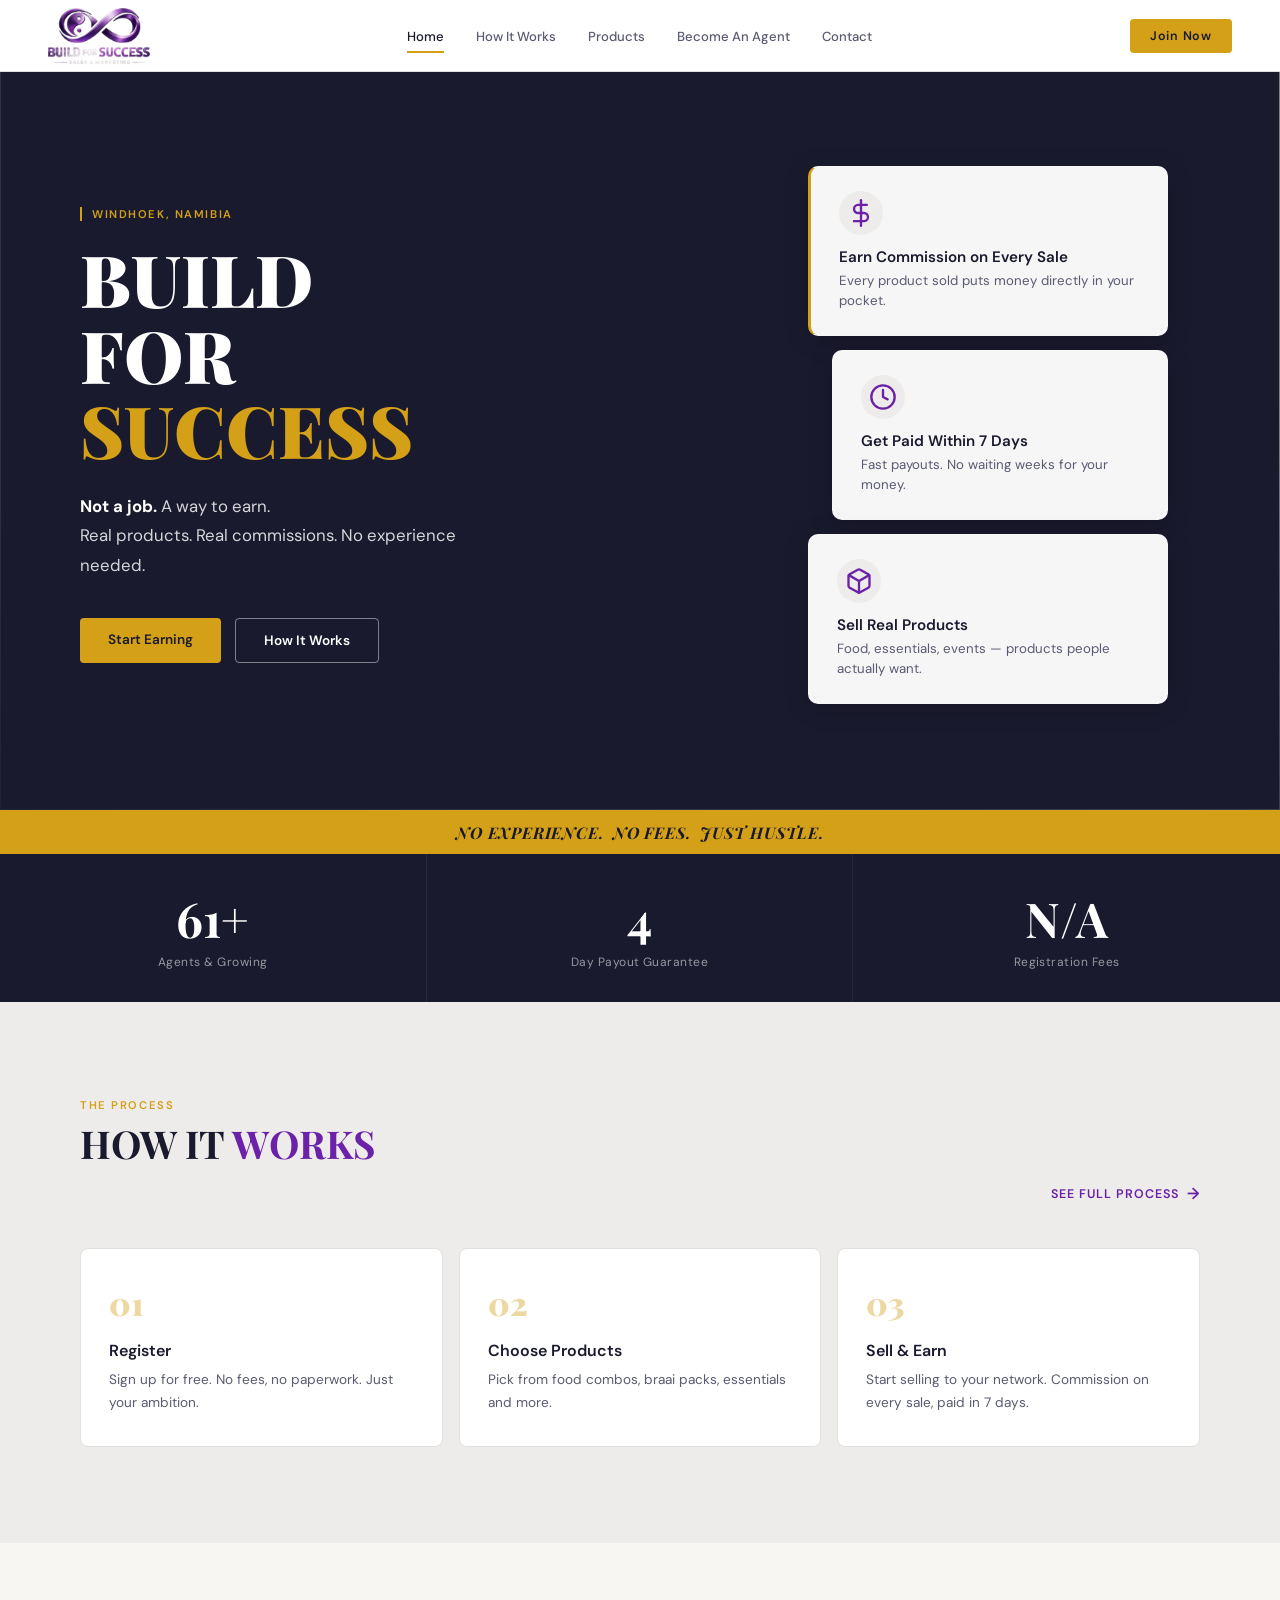
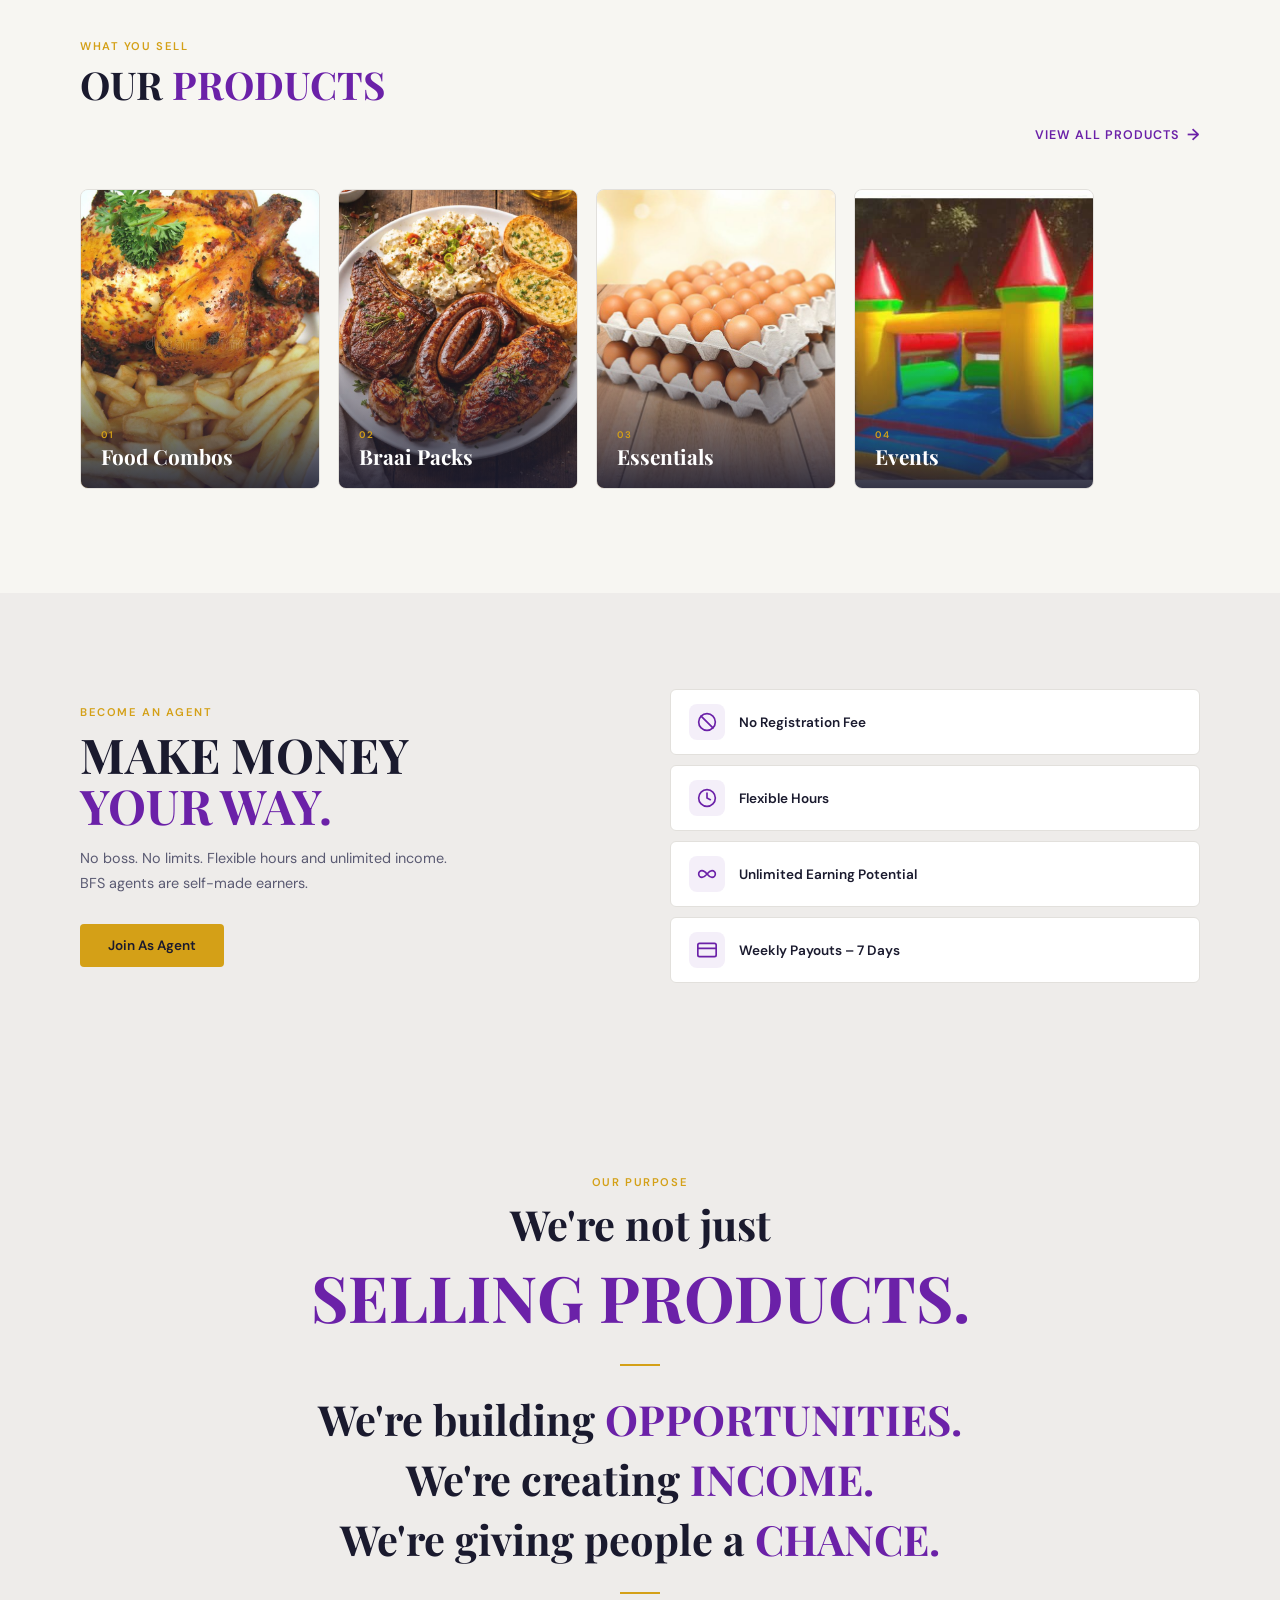
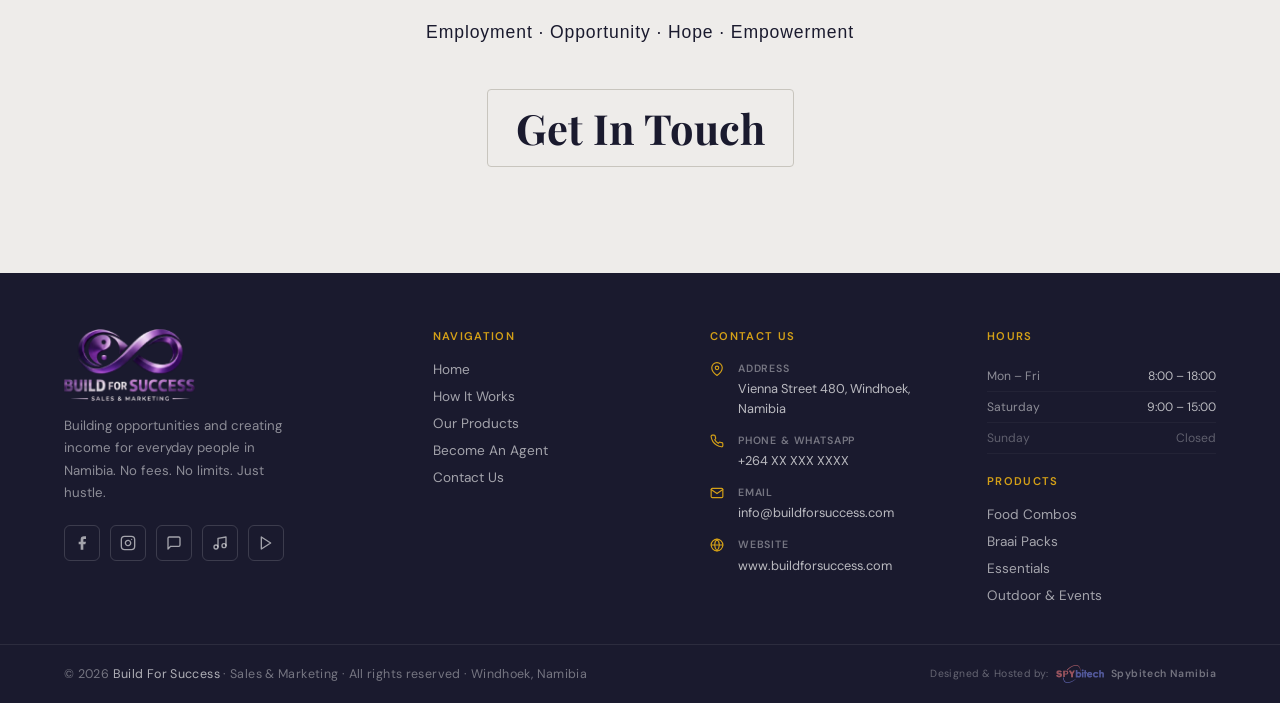
==== commit c3c032d5: "hero: full-bleed atmospheric background with dark gradient overlay" ====
--- a/index.html
+++ b/index.html
@@ -61,6 +61,15 @@
 
     <!-- HERO -->
     <section id="hero">
+      <div class="hero-img-bg">
+        <img
+          src="https://images.unsplash.com/photo-1578922746465-3a80a228f223?w=1800&q=80&auto=format&fit=crop"
+          alt=""
+          aria-hidden="true"
+          loading="eager"
+          fetchpriority="high"
+        />
+      </div>
       <div class="hero-bg"></div>
       <div class="hero-grid"></div>
       <span class="hero-bg-word">BUILD</span>
@@ -89,15 +98,7 @@
           transition-delay: 0.15s;
         "
       >
-        <div class="hero-img-wrap">
-            <img
-              src="https://images.unsplash.com/photo-1531482615713-2afd69097998?w=800&q=80&auto=format&fit=crop"
-              alt="Build For Success sales agent"
-              class="hero-agent-img"
-              loading="eager"
-            />
-          </div>
-          <div class="cards-stack">
+        <div class="cards-stack">
           <div class="float-card">
             <div class="fc-icon"><svg xmlns="http://www.w3.org/2000/svg" width="28" height="28" viewBox="0 0 24 24" fill="none" stroke="currentColor" stroke-width="2" stroke-linecap="round" stroke-linejoin="round"><line x1="12" y1="1" x2="12" y2="23"/><path d="M17 5H9.5a3.5 3.5 0 0 0 0 7h5a3.5 3.5 0 0 1 0 7H6"/></svg></div>
             <div class="fc-title">Earn Commission on Every Sale</div>
--- a/style.css
+++ b/style.css
@@ -70,12 +70,31 @@
   display: none;
 }
 
-.hero-bg,
 .hero-grid,
 .page-hero-bg,
 .page-hero-grid,
 .agent-split-bg {
   display: none;
+}
+
+/* Hero dark gradient overlay — sits above the photo, below text */
+.hero-bg {
+  position: absolute;
+  inset: 0;
+  z-index: 1;
+  background:
+    linear-gradient(
+      to right,
+      rgba(26, 26, 46, 0.85) 0%,
+      rgba(26, 26, 46, 0.58) 50%,
+      rgba(26, 26, 46, 0.38) 100%
+    ),
+    linear-gradient(
+      to top,
+      rgba(26, 26, 46, 0.65) 0%,
+      transparent 50%
+    );
+  pointer-events: none;
 }
 
 /* ── NAV ── */
@@ -231,6 +250,17 @@
   background: var(--surface-2);
 }
 
+/* Ghost button inverted on dark hero */
+#hero .btn-ghost {
+  border-color: rgba(255, 255, 255, 0.45);
+  color: #ffffff;
+}
+
+#hero .btn-ghost:hover {
+  border-color: rgba(255, 255, 255, 0.9);
+  background: rgba(255, 255, 255, 0.08);
+}
+
 /* ── SECTION UTILS ── */
 .section-label {
   font-family: "DM Sans", sans-serif;
@@ -417,8 +447,26 @@
   grid-template-columns: 60fr 40fr;
   align-items: center;
   padding: 140px 80px 80px;
-  background: var(--surface);
+  background: var(--brand-dark);
   gap: 60px;
+  position: relative;
+  overflow: hidden;
+}
+
+/* Full-bleed background photo */
+.hero-img-bg {
+  position: absolute;
+  inset: 0;
+  z-index: 0;
+  overflow: hidden;
+}
+
+.hero-img-bg img {
+  width: 100%;
+  height: 100%;
+  object-fit: cover;
+  object-position: center 30%;
+  display: block;
 }
 
 .hero-eyebrow {
@@ -440,24 +488,24 @@
   font-weight: 900;
   font-size: clamp(2.8rem, 6vw, 4.5rem);
   line-height: 1.05;
-  color: var(--brand-dark);
+  color: #ffffff;
   margin-bottom: 24px;
 }
 
 .hero-h1 .neon {
-  color: var(--brand-purple);
+  color: var(--brand-gold);
 }
 
 .hero-sub {
   font-size: 1.05rem;
-  color: var(--text-secondary);
+  color: rgba(255, 255, 255, 0.82);
   line-height: 1.75;
   margin-bottom: 38px;
   max-width: 440px;
 }
 
 .hero-sub strong {
-  color: var(--brand-dark);
+  color: #ffffff;
 }
 
 .btn-group {
@@ -477,15 +525,16 @@
 }
 
 .float-card {
-  background: var(--surface-card);
-  border: 1px solid var(--border);
+  background: rgba(255, 255, 255, 0.96);
+  border: 1px solid rgba(255, 255, 255, 0.2);
   border-radius: 10px;
   padding: 24px 28px;
-  box-shadow: 0 2px 16px rgba(0, 0, 0, 0.05);
+  box-shadow: 0 4px 24px rgba(0, 0, 0, 0.18);
   position: relative;
   animation: none;
   transform: none;
   transition: transform 0.25s, box-shadow 0.25s;
+  backdrop-filter: blur(8px);
 }
 
 .float-card:nth-child(1) {
@@ -498,7 +547,7 @@
 
 .float-card:hover {
   transform: translateY(-3px);
-  box-shadow: 0 8px 24px rgba(0, 0, 0, 0.08);
+  box-shadow: 0 12px 32px rgba(0, 0, 0, 0.22);
 }
 
 .fc-icon {
@@ -2342,6 +2391,17 @@
     gap: 0;
     min-height: auto;
   }
+  .hero-img-bg img {
+    object-position: 60% 30%;
+  }
+  .hero-bg {
+    background:
+      linear-gradient(
+        to bottom,
+        rgba(26, 26, 46, 0.78) 0%,
+        rgba(26, 26, 46, 0.68) 100%
+      );
+  }
   .cards-stack {
     display: none;
   }
@@ -2650,32 +2710,8 @@
 }
 
 /* ============================================================
-   STOCK IMAGES — HERO PORTRAIT
+   STOCK IMAGES
    ============================================================ */
-.hero-img-wrap {
-  width: 100%;
-  max-width: 420px;
-}
-
-.hero-agent-img {
-  width: 100%;
-  height: 520px;
-  object-fit: cover;
-  object-position: center top;
-  border-radius: 12px;
-  border: 1px solid var(--border);
-  display: block;
-}
-
-.hero-img-wrap ~ .cards-stack {
-  display: none;
-}
-
-@media (max-width: 900px) {
-  .hero-agent-img {
-    display: none;
-  }
-}
 
 /* ── PAGE HERO BACKGROUND TEXTURE ── */
 .page-hero-img-bg {
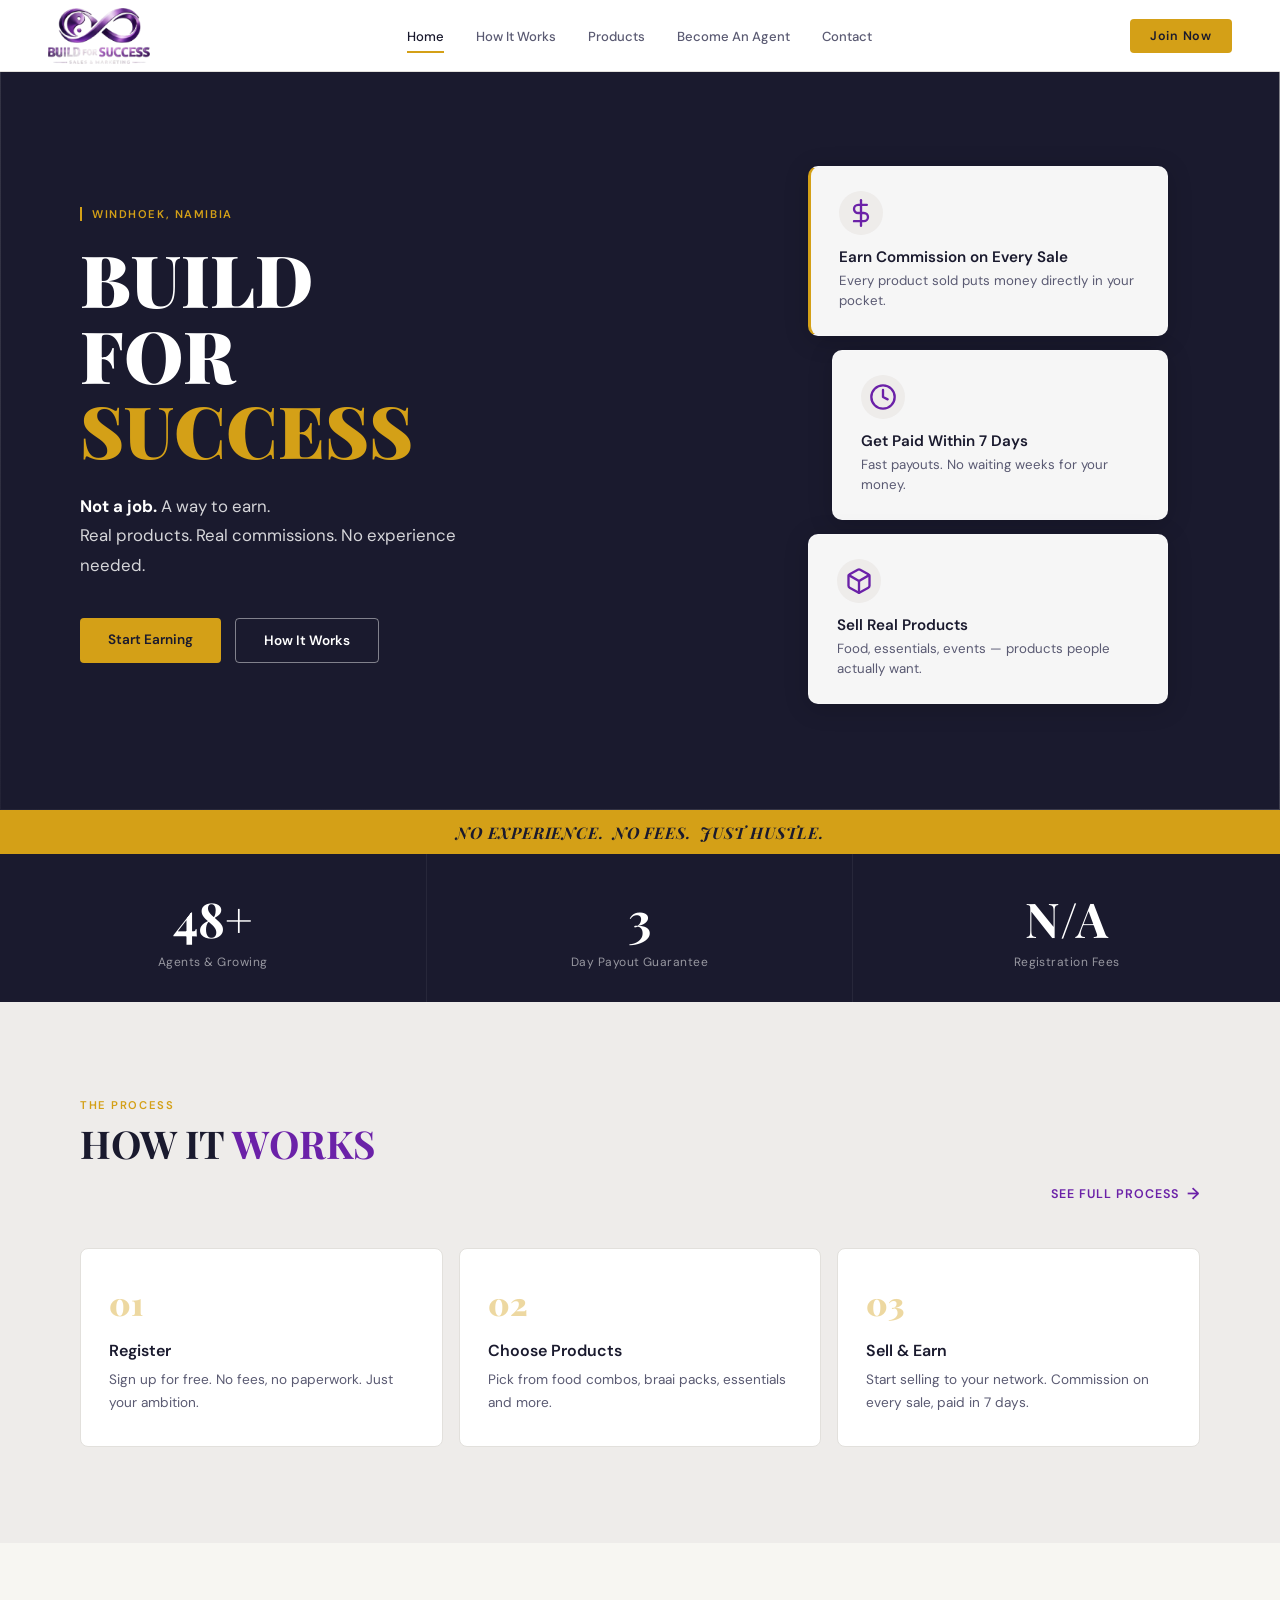
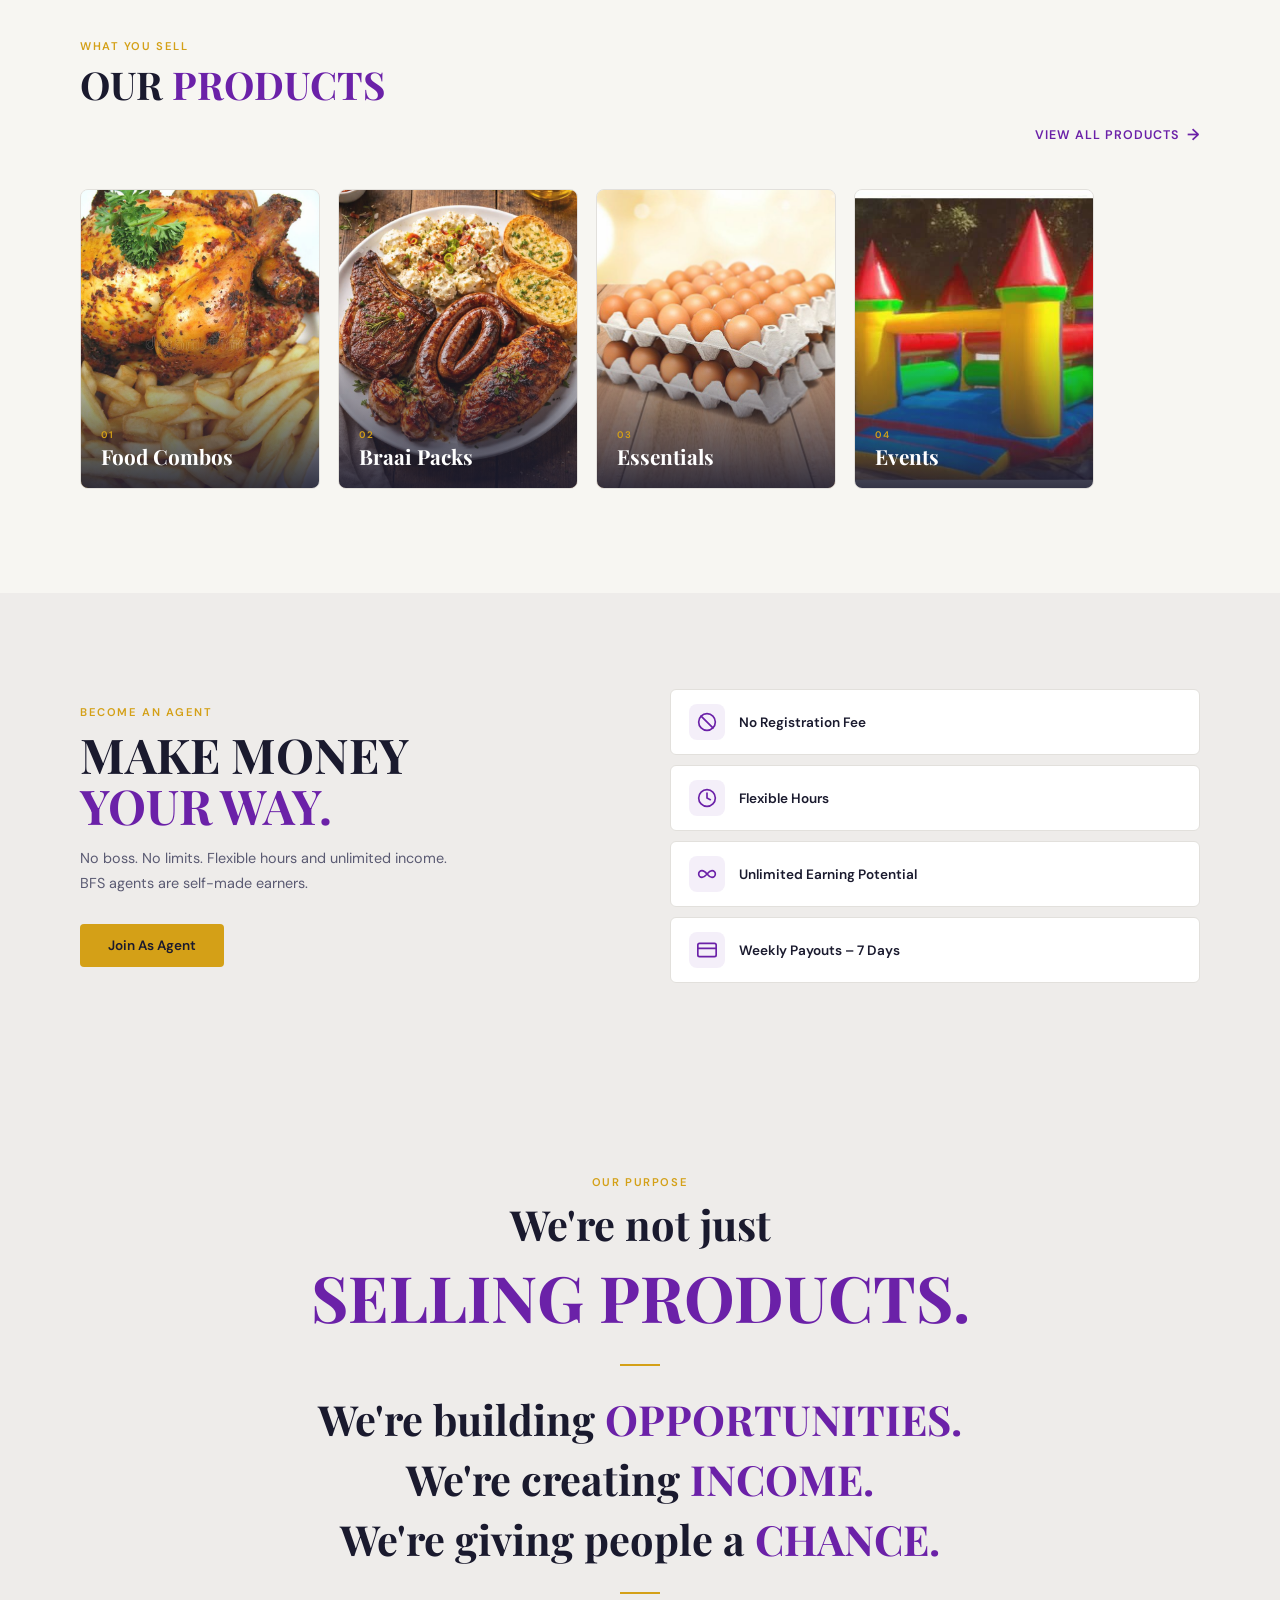
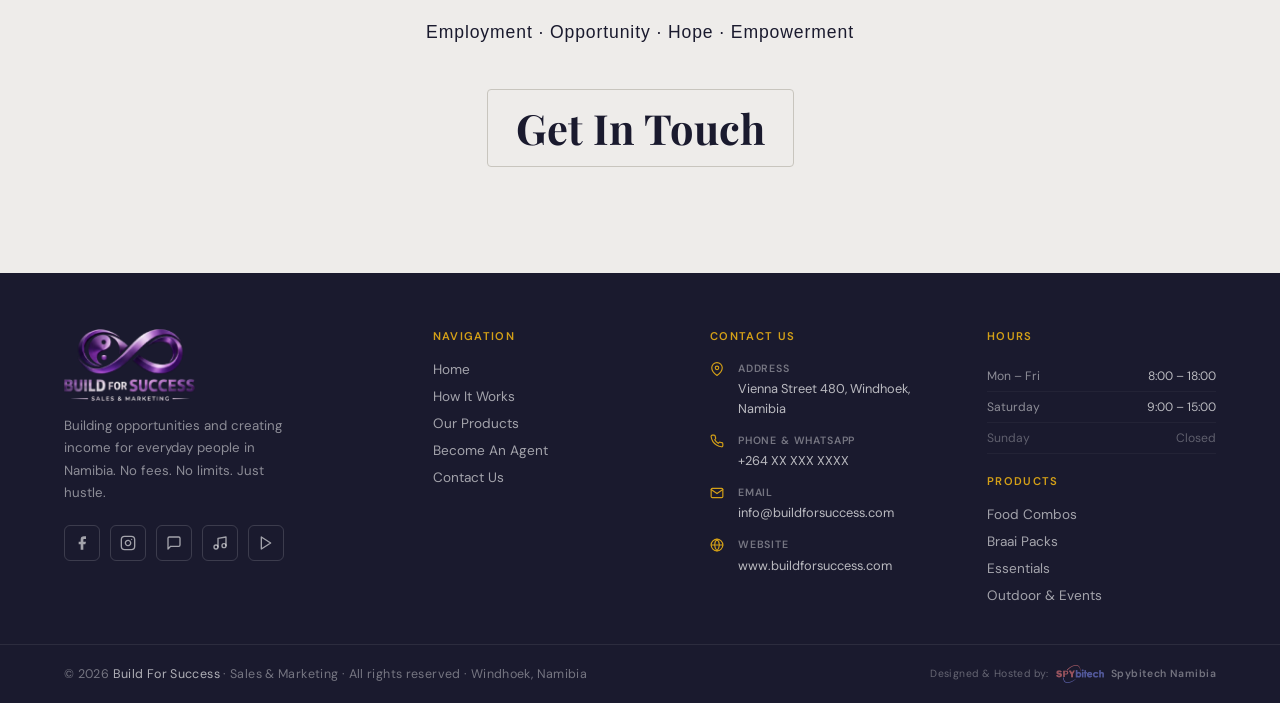
==== commit 7471307f: "hero: 3-image crossfade slideshow, 5s interval, 1.4s fade" ====
--- a/index.html
+++ b/index.html
@@ -62,13 +62,24 @@
     <!-- HERO -->
     <section id="hero">
       <div class="hero-img-bg">
-        <img
-          src="https://images.unsplash.com/photo-1578922746465-3a80a228f223?w=1800&q=80&auto=format&fit=crop"
-          alt=""
-          aria-hidden="true"
-          loading="eager"
-          fetchpriority="high"
-        />
+        <div class="hero-slide active">
+          <img
+            src="https://images.unsplash.com/photo-1578922746465-3a80a228f223?w=1800&q=80&auto=format&fit=crop"
+            alt="" aria-hidden="true" loading="eager" fetchpriority="high"
+          />
+        </div>
+        <div class="hero-slide">
+          <img
+            src="https://images.unsplash.com/photo-1531482615713-2afd69097998?w=1800&q=80&auto=format&fit=crop"
+            alt="" aria-hidden="true" loading="lazy"
+          />
+        </div>
+        <div class="hero-slide">
+          <img
+            src="https://images.unsplash.com/photo-1556742031-c6961e8560b0?w=1800&q=80&auto=format&fit=crop"
+            alt="" aria-hidden="true" loading="lazy"
+          />
+        </div>
       </div>
       <div class="hero-bg"></div>
       <div class="hero-grid"></div>
--- a/style.css
+++ b/style.css
@@ -453,7 +453,7 @@
   overflow: hidden;
 }
 
-/* Full-bleed background photo */
+/* Full-bleed background slideshow */
 .hero-img-bg {
   position: absolute;
   inset: 0;
@@ -461,7 +461,18 @@
   overflow: hidden;
 }
 
-.hero-img-bg img {
+.hero-slide {
+  position: absolute;
+  inset: 0;
+  opacity: 0;
+  transition: opacity 1.4s ease;
+}
+
+.hero-slide.active {
+  opacity: 1;
+}
+
+.hero-slide img {
   width: 100%;
   height: 100%;
   object-fit: cover;
@@ -2391,7 +2402,7 @@
     gap: 0;
     min-height: auto;
   }
-  .hero-img-bg img {
+  .hero-slide img {
     object-position: 60% 30%;
   }
   .hero-bg {
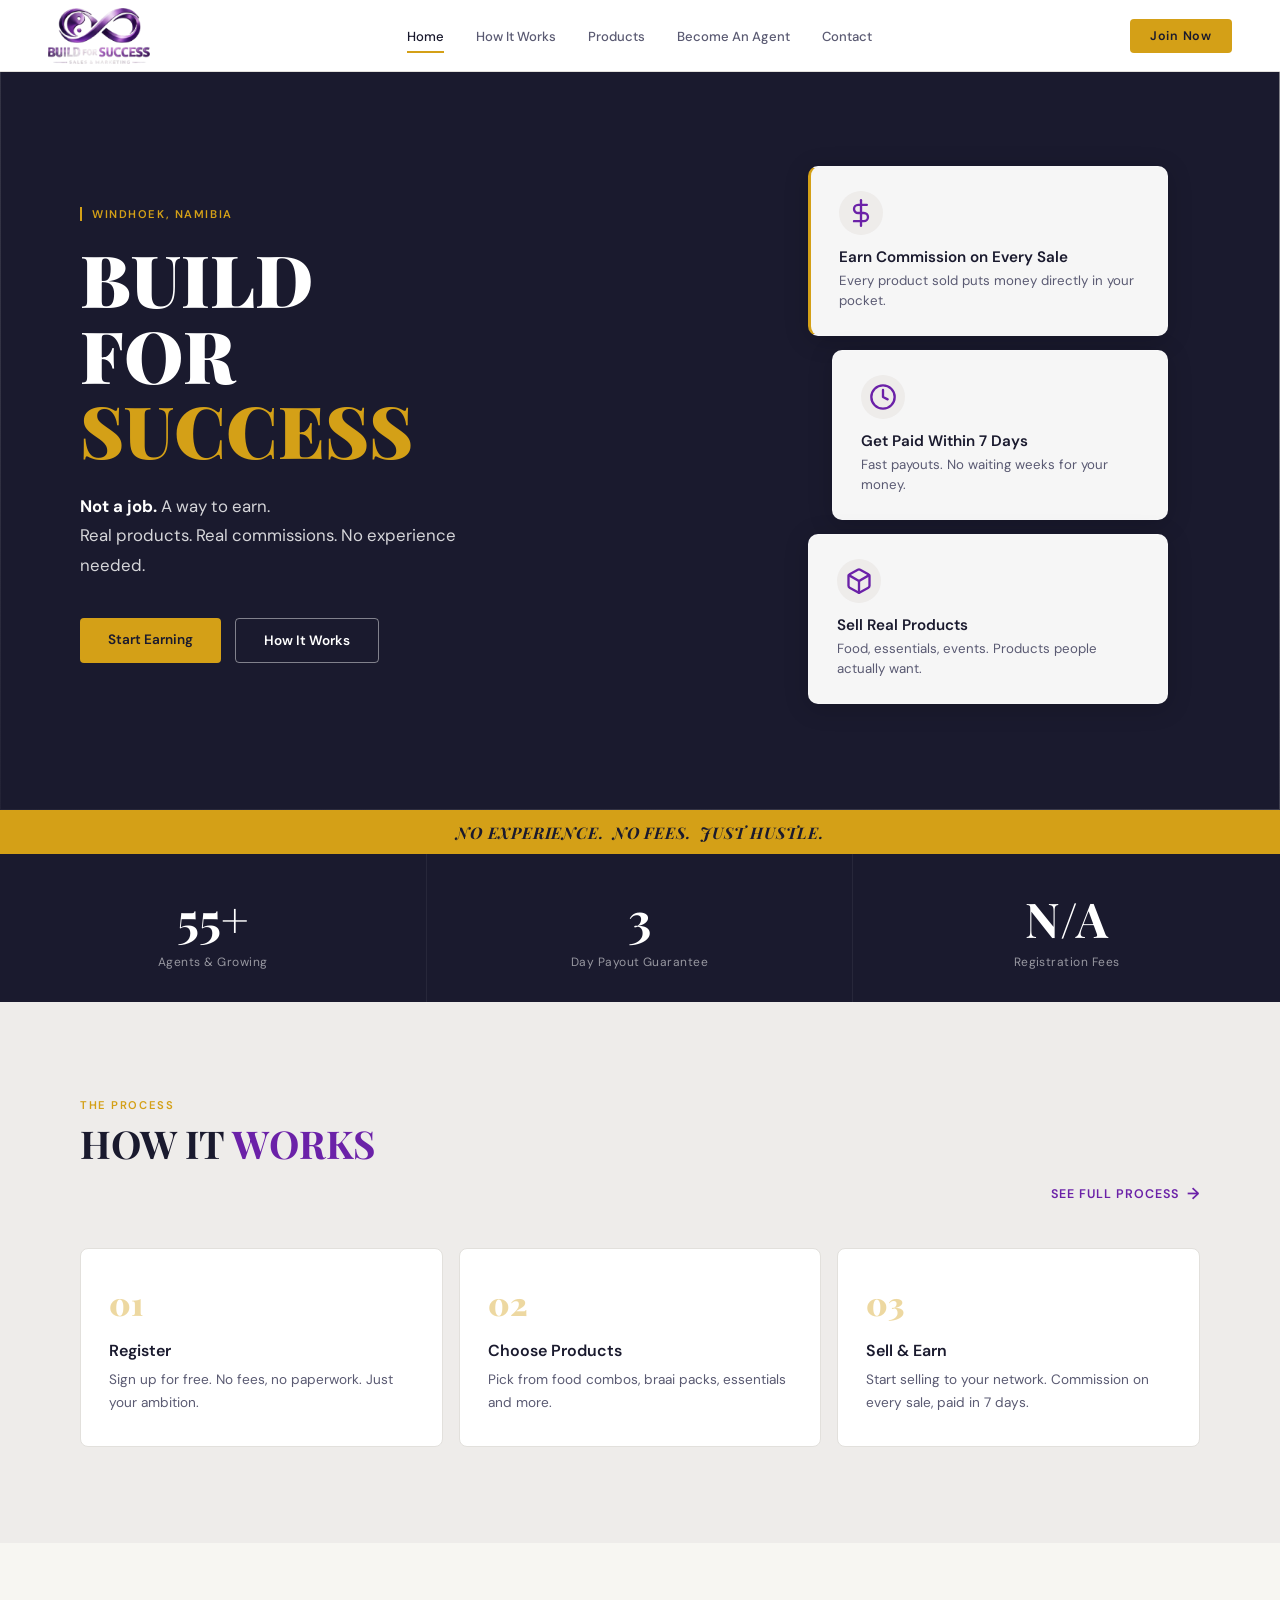
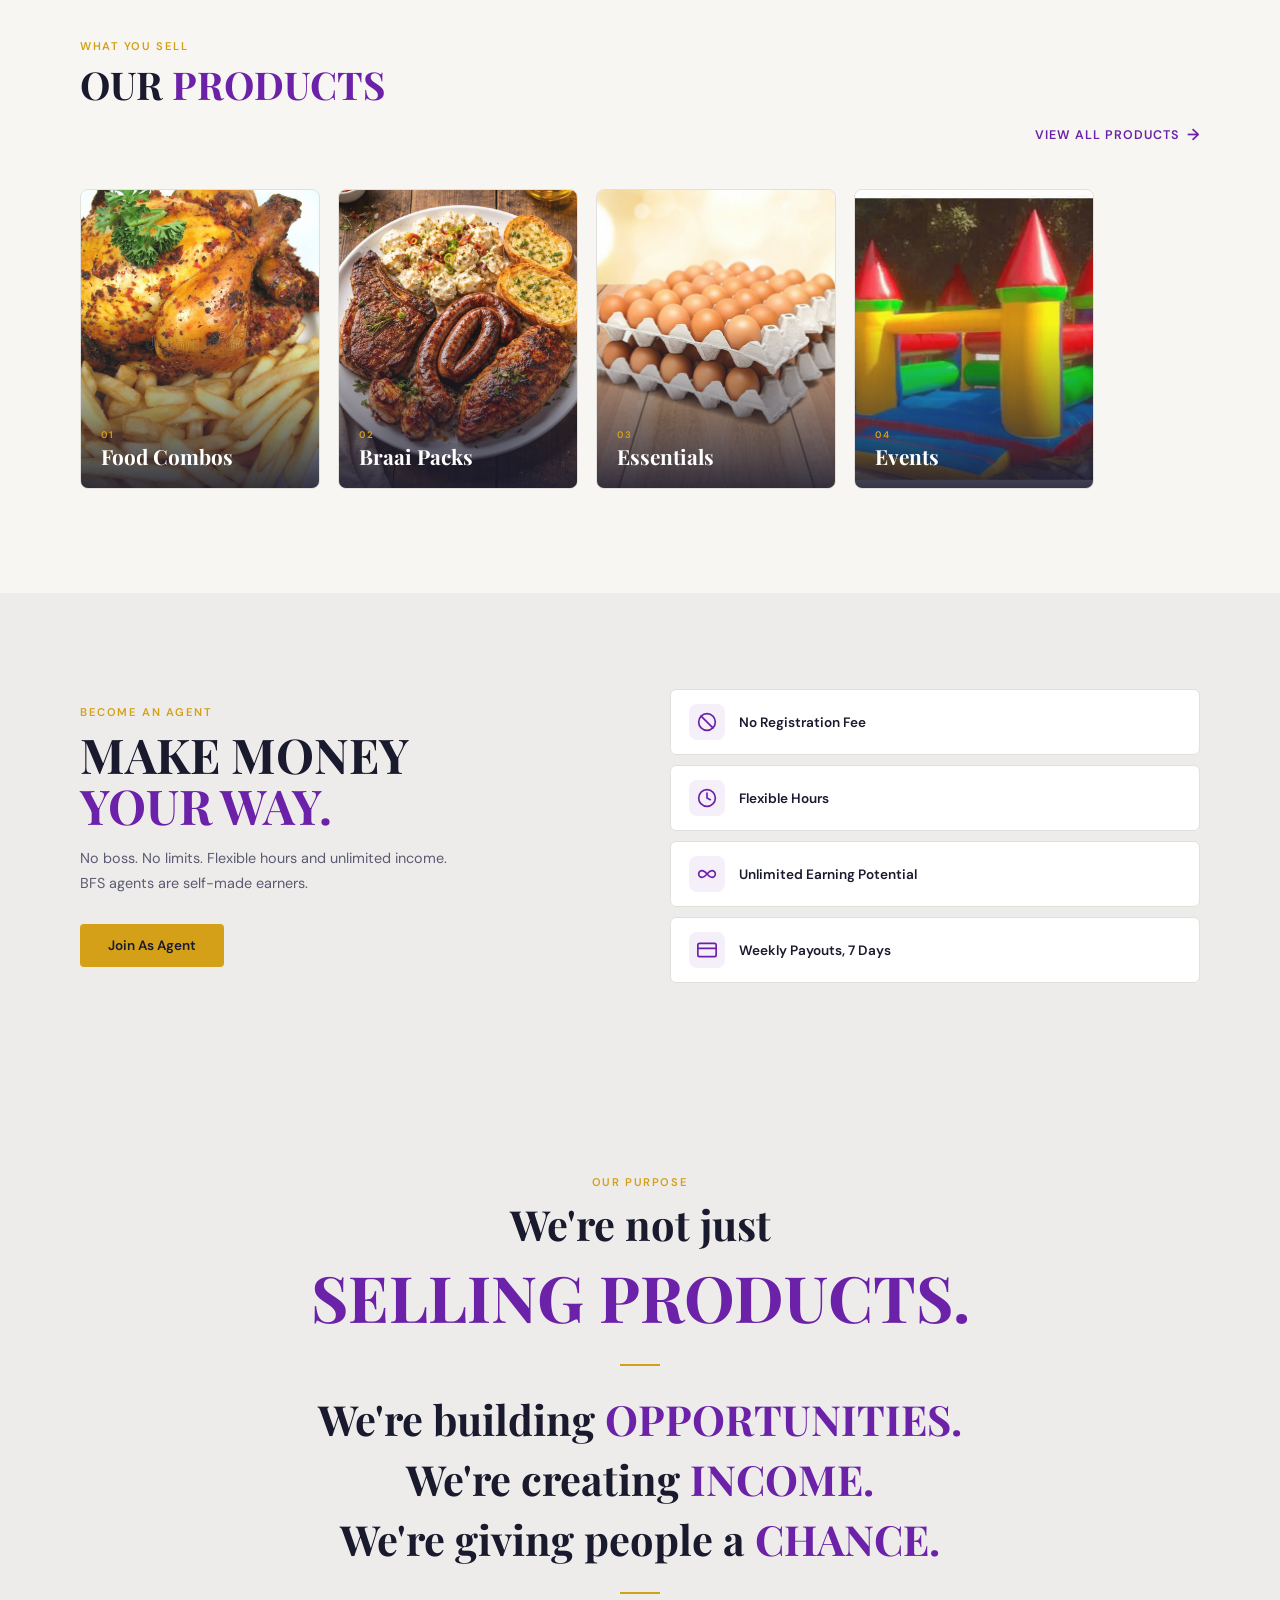
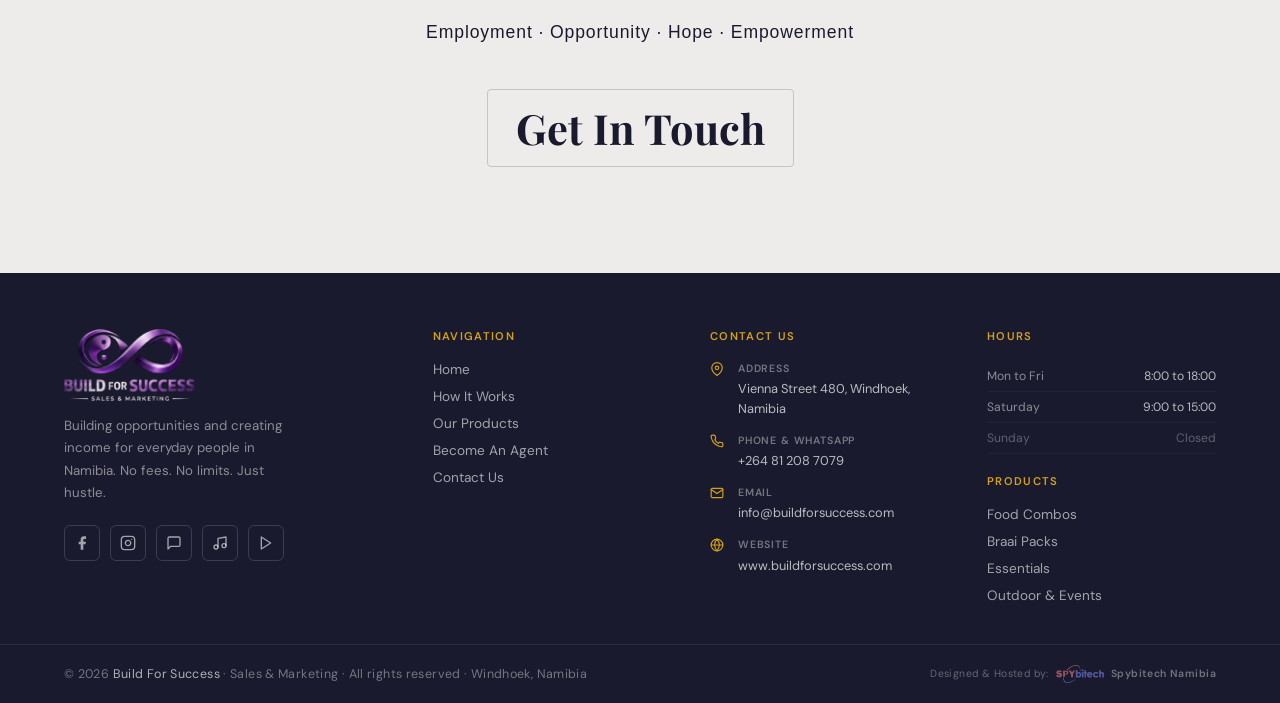
==== commit b6170b42: "add contact phone number" ====
--- a/index.html
+++ b/index.html
@@ -1,4 +1,4 @@
-<!doctype html>
+﻿<!doctype html>
 <html lang="en">
   <head>
     <meta charset="UTF-8" />
@@ -38,7 +38,7 @@
         <a href="contact.html">Contact</a>
       </div>
       <a href="become-agent.html" class="mobile-menu-cta"
-        >Join As Agent — Free</a
+        >Join As Agent, Free</a
       >
       <div class="mobile-menu-contact">
         <div class="mobile-menu-contact-item">
@@ -128,7 +128,7 @@
             <div class="fc-icon"><svg xmlns="http://www.w3.org/2000/svg" width="28" height="28" viewBox="0 0 24 24" fill="none" stroke="currentColor" stroke-width="2" stroke-linecap="round" stroke-linejoin="round"><path d="M21 16V8a2 2 0 0 0-1-1.73l-7-4a2 2 0 0 0-2 0l-7 4A2 2 0 0 0 3 8v8a2 2 0 0 0 1 1.73l7 4a2 2 0 0 0 2 0l7-4A2 2 0 0 0 21 16z"/><polyline points="3.27 6.96 12 12.01 20.73 6.96"/><line x1="12" y1="22.08" x2="12" y2="12"/></svg></div>
             <div class="fc-title">Sell Real Products</div>
             <div class="fc-sub">
-              Food, essentials, events — products people actually want.
+              Food, essentials, events. Products people actually want.
             </div>
           </div>
         </div>
@@ -281,7 +281,7 @@
           </div>
           <div class="bm-item">
             <div class="bm-icon"><svg xmlns="http://www.w3.org/2000/svg" width="20" height="20" viewBox="0 0 24 24" fill="none" stroke="currentColor" stroke-width="2" stroke-linecap="round" stroke-linejoin="round"><rect x="1" y="4" width="22" height="16" rx="2" ry="2"/><line x1="1" y1="10" x2="23" y2="10"/></svg></div>
-            <div class="bm-text">Weekly Payouts – 7 Days</div>
+            <div class="bm-text">Weekly Payouts, 7 Days</div>
           </div>
         </div>
       </div>
@@ -378,7 +378,7 @@
           <div class="footer-contact-item">
             <span class="footer-contact-icon"><svg xmlns="http://www.w3.org/2000/svg" width="14" height="14" viewBox="0 0 24 24" fill="none" stroke="currentColor" stroke-width="2" stroke-linecap="round" stroke-linejoin="round"><path d="M22 16.92v3a2 2 0 0 1-2.18 2 19.79 19.79 0 0 1-8.63-3.07A19.5 19.5 0 0 1 4.99 13a19.79 19.79 0 0 1-3.07-8.67A2 2 0 0 1 3.92 2h3a2 2 0 0 1 2 1.72 12.84 12.84 0 0 0 .7 2.81 2 2 0 0 1-.45 2.11L8.09 9.91a16 16 0 0 0 6 6l1.27-1.27a2 2 0 0 1 2.11-.45 12.84 12.84 0 0 0 2.81.7A2 2 0 0 1 22 16.92z"/></svg></span>
             <div class="footer-contact-text">
-              <strong>Phone & WhatsApp</strong>+264 XX XXX XXXX
+              <strong>Phone & WhatsApp</strong>+264 81 208 7079
             </div>
           </div>
           <div class="footer-contact-item">
@@ -400,12 +400,12 @@
         <div class="footer-col-section footer-col-hours">
           <div class="footer-col-title">Hours</div>
           <div class="footer-hours-row">
-            <span class="footer-hours-day">Mon – Fri</span
-            ><span class="footer-hours-time">8:00 – 18:00</span>
+            <span class="footer-hours-day">Mon to Fri</span
+            ><span class="footer-hours-time">8:00 to 18:00</span>
           </div>
           <div class="footer-hours-row">
             <span class="footer-hours-day">Saturday</span
-            ><span class="footer-hours-time">9:00 – 15:00</span>
+            ><span class="footer-hours-time">9:00 to 15:00</span>
           </div>
           <div class="footer-hours-row">
             <span class="footer-hours-day footer-hours-closed">Sunday</span
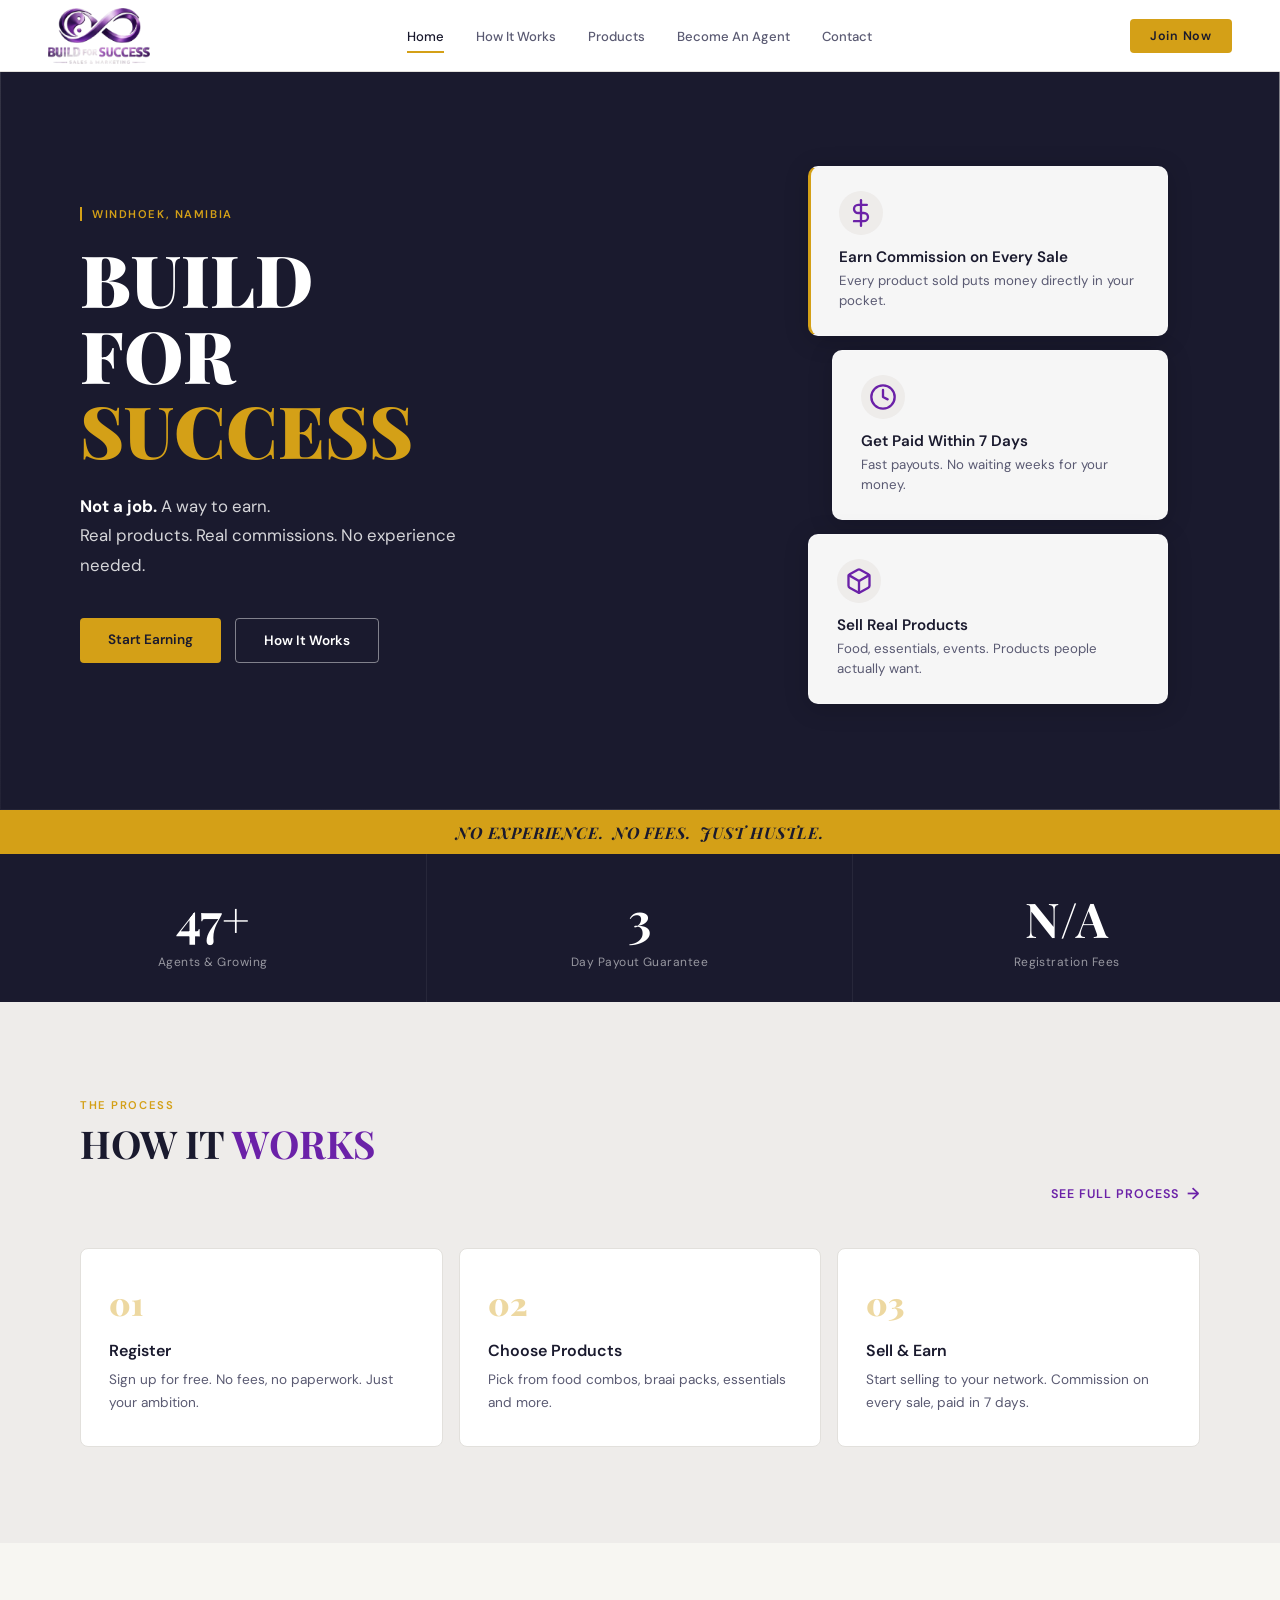
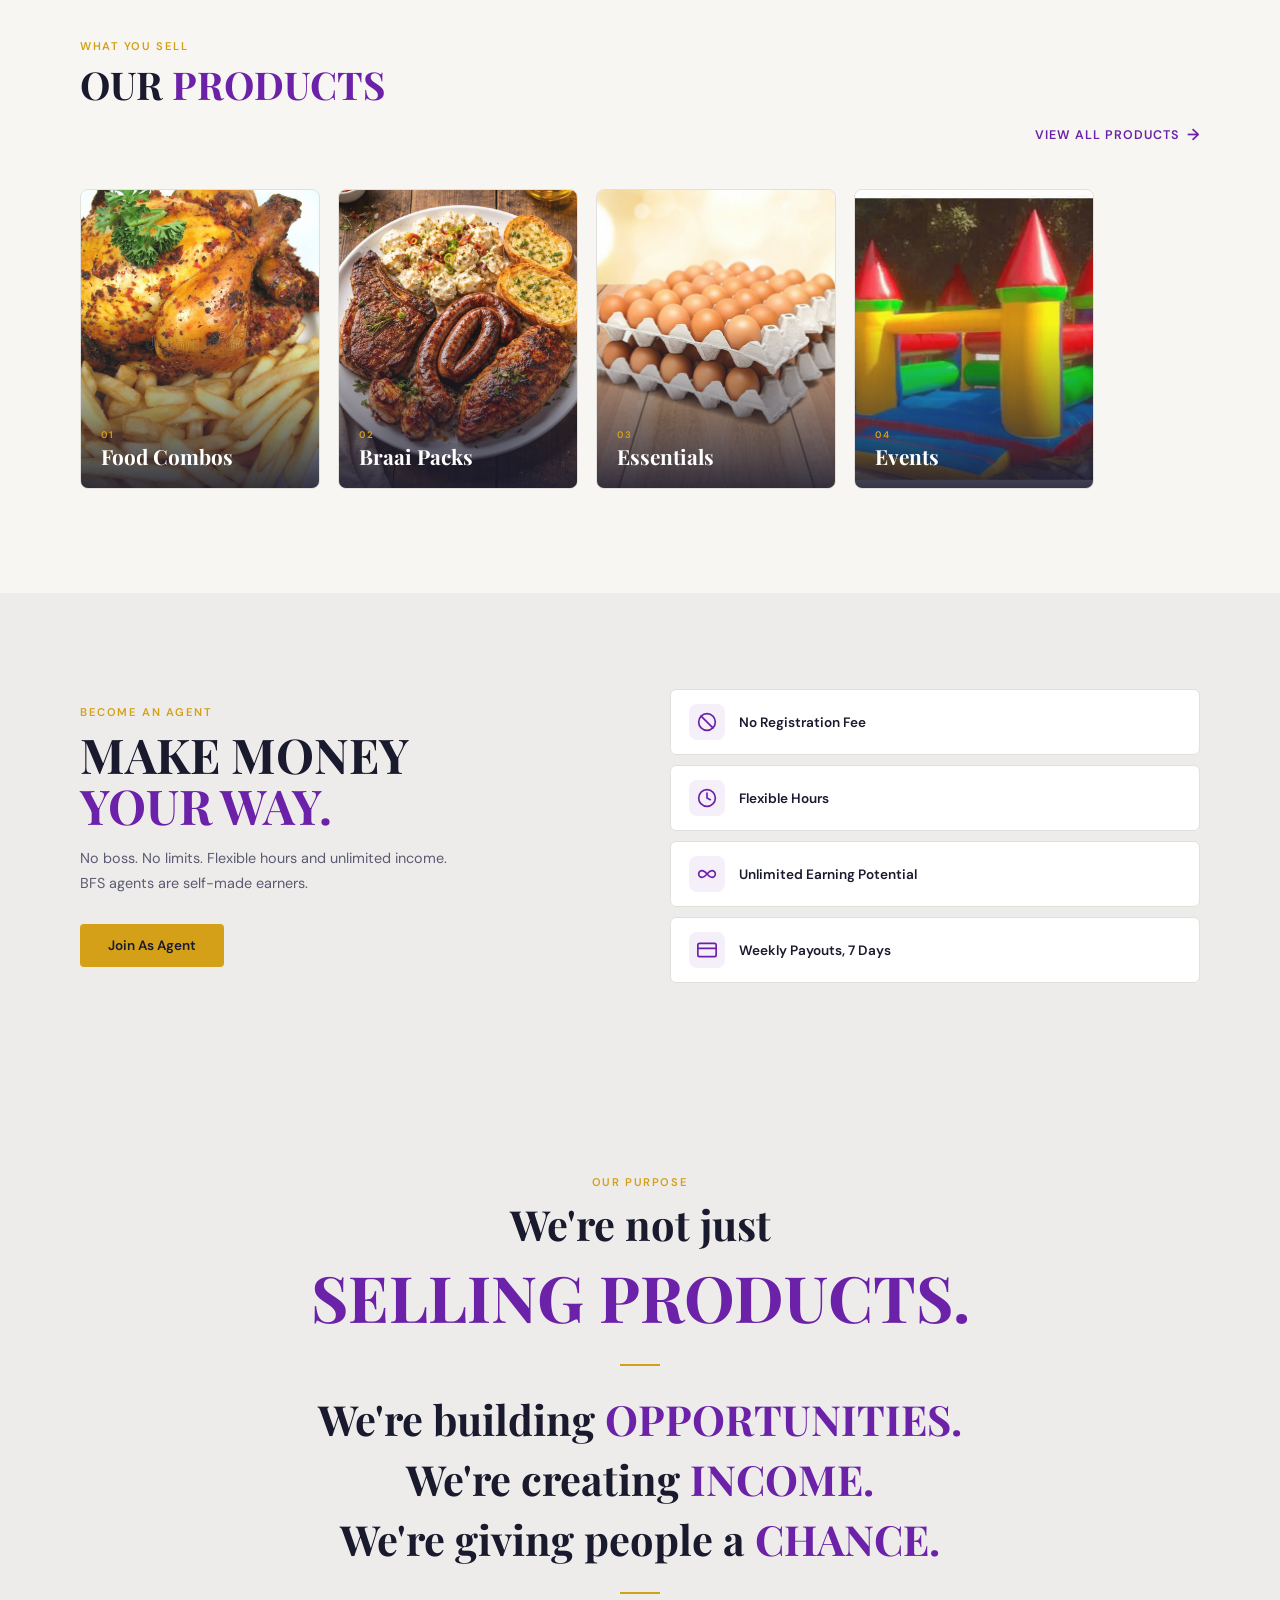
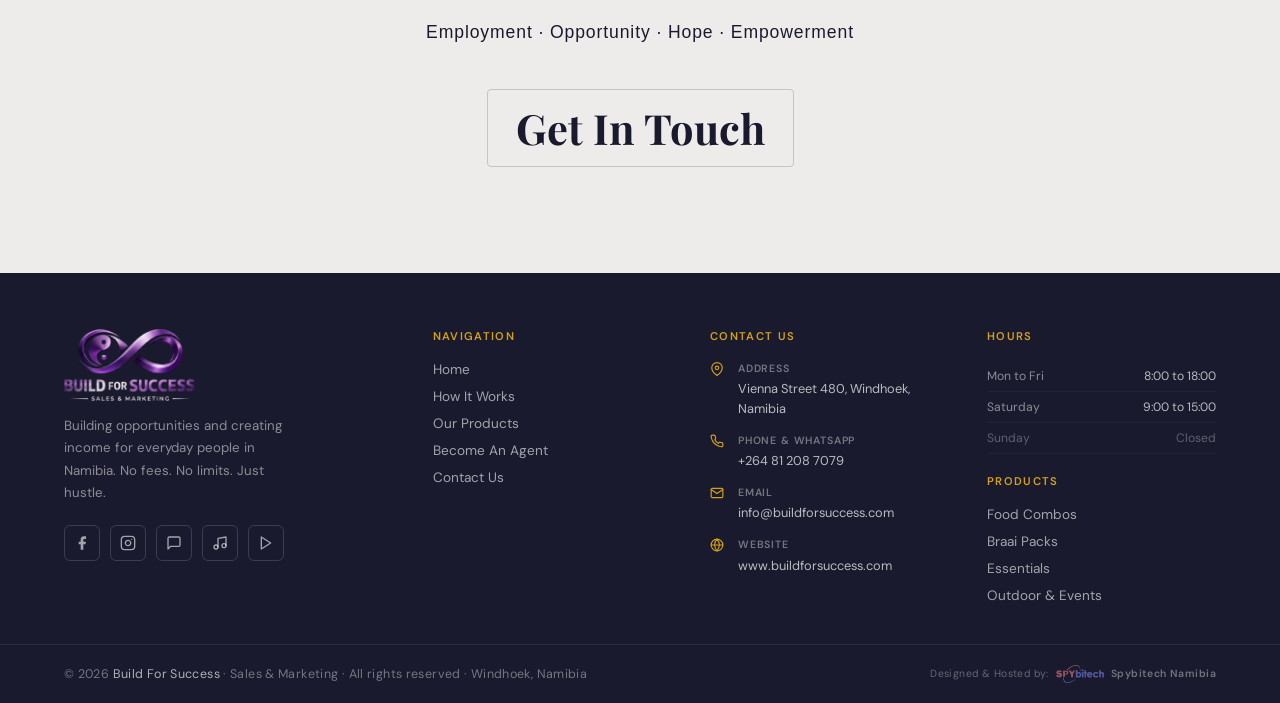
==== commit 0473449d: "add phone number to mobile nav" ====
--- a/index.html
+++ b/index.html
@@ -45,7 +45,7 @@
           <span><svg xmlns="http://www.w3.org/2000/svg" width="14" height="14" viewBox="0 0 24 24" fill="none" stroke="currentColor" stroke-width="2" stroke-linecap="round" stroke-linejoin="round"><path d="M21 10c0 7-9 13-9 13s-9-6-9-13a9 9 0 0 1 18 0z"/><circle cx="12" cy="10" r="3"/></svg></span><span>Vienna Street 480, Windhoek</span>
         </div>
         <div class="mobile-menu-contact-item">
-          <span><svg xmlns="http://www.w3.org/2000/svg" width="14" height="14" viewBox="0 0 24 24" fill="none" stroke="currentColor" stroke-width="2" stroke-linecap="round" stroke-linejoin="round"><path d="M22 16.92v3a2 2 0 0 1-2.18 2 19.79 19.79 0 0 1-8.63-3.07A19.5 19.5 0 0 1 4.99 13a19.79 19.79 0 0 1-3.07-8.67A2 2 0 0 1 3.92 2h3a2 2 0 0 1 2 1.72 12.84 12.84 0 0 0 .7 2.81 2 2 0 0 1-.45 2.11L8.09 9.91a16 16 0 0 0 6 6l1.27-1.27a2 2 0 0 1 2.11-.45 12.84 12.84 0 0 0 2.81.7A2 2 0 0 1 22 16.92z"/></svg></span><span>+264 XX XXX XXXX</span>
+          <span><svg xmlns="http://www.w3.org/2000/svg" width="14" height="14" viewBox="0 0 24 24" fill="none" stroke="currentColor" stroke-width="2" stroke-linecap="round" stroke-linejoin="round"><path d="M22 16.92v3a2 2 0 0 1-2.18 2 19.79 19.79 0 0 1-8.63-3.07A19.5 19.5 0 0 1 4.99 13a19.79 19.79 0 0 1-3.07-8.67A2 2 0 0 1 3.92 2h3a2 2 0 0 1 2 1.72 12.84 12.84 0 0 0 .7 2.81 2 2 0 0 1-.45 2.11L8.09 9.91a16 16 0 0 0 6 6l1.27-1.27a2 2 0 0 1 2.11-.45 12.84 12.84 0 0 0 2.81.7A2 2 0 0 1 22 16.92z"/></svg></span><span>+264 81 208 7079</span>
         </div>
         <div class="mobile-menu-contact-item">
           <span><svg xmlns="http://www.w3.org/2000/svg" width="14" height="14" viewBox="0 0 24 24" fill="none" stroke="currentColor" stroke-width="2" stroke-linecap="round" stroke-linejoin="round"><path d="M4 4h16c1.1 0 2 .9 2 2v12c0 1.1-.9 2-2 2H4c-1.1 0-2-.9-2-2V6c0-1.1.9-2 2-2z"/><polyline points="22,6 12,13 2,6"/></svg></span><span>info@buildforsuccess.com</span>
